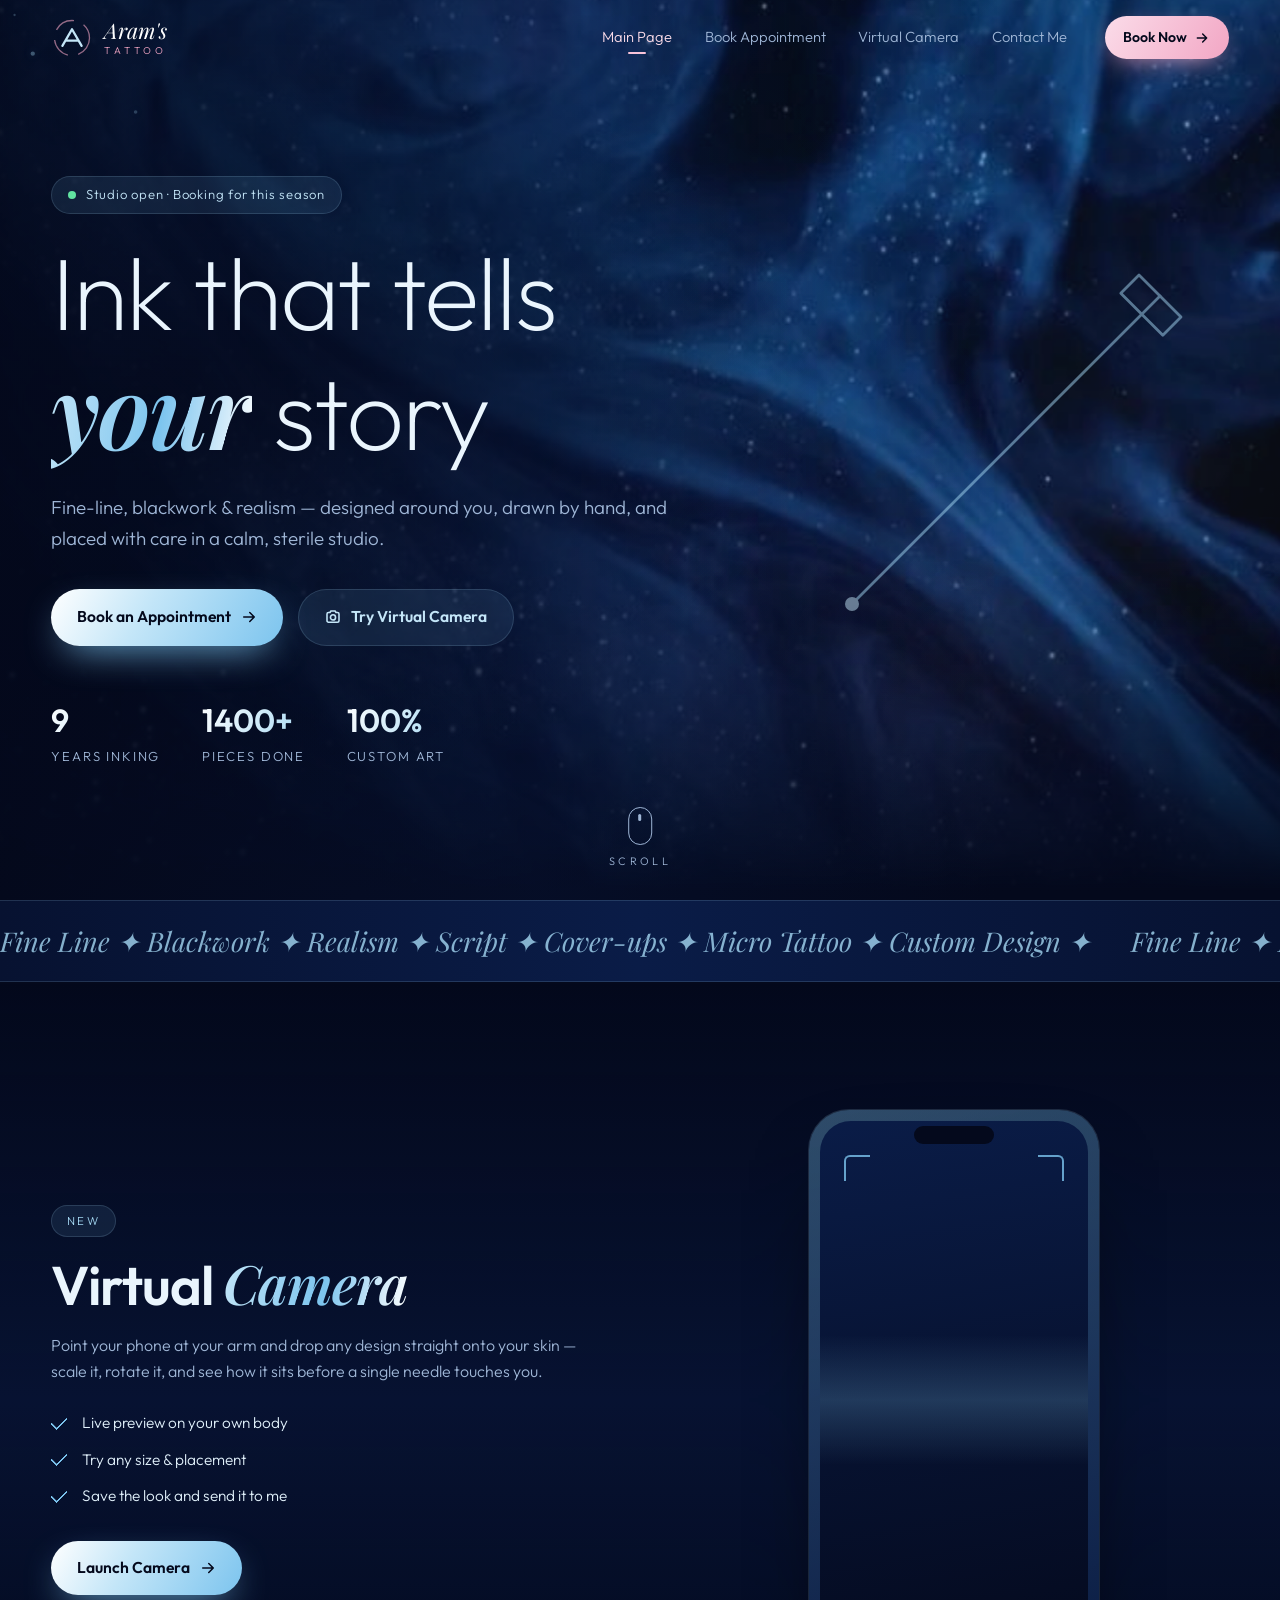
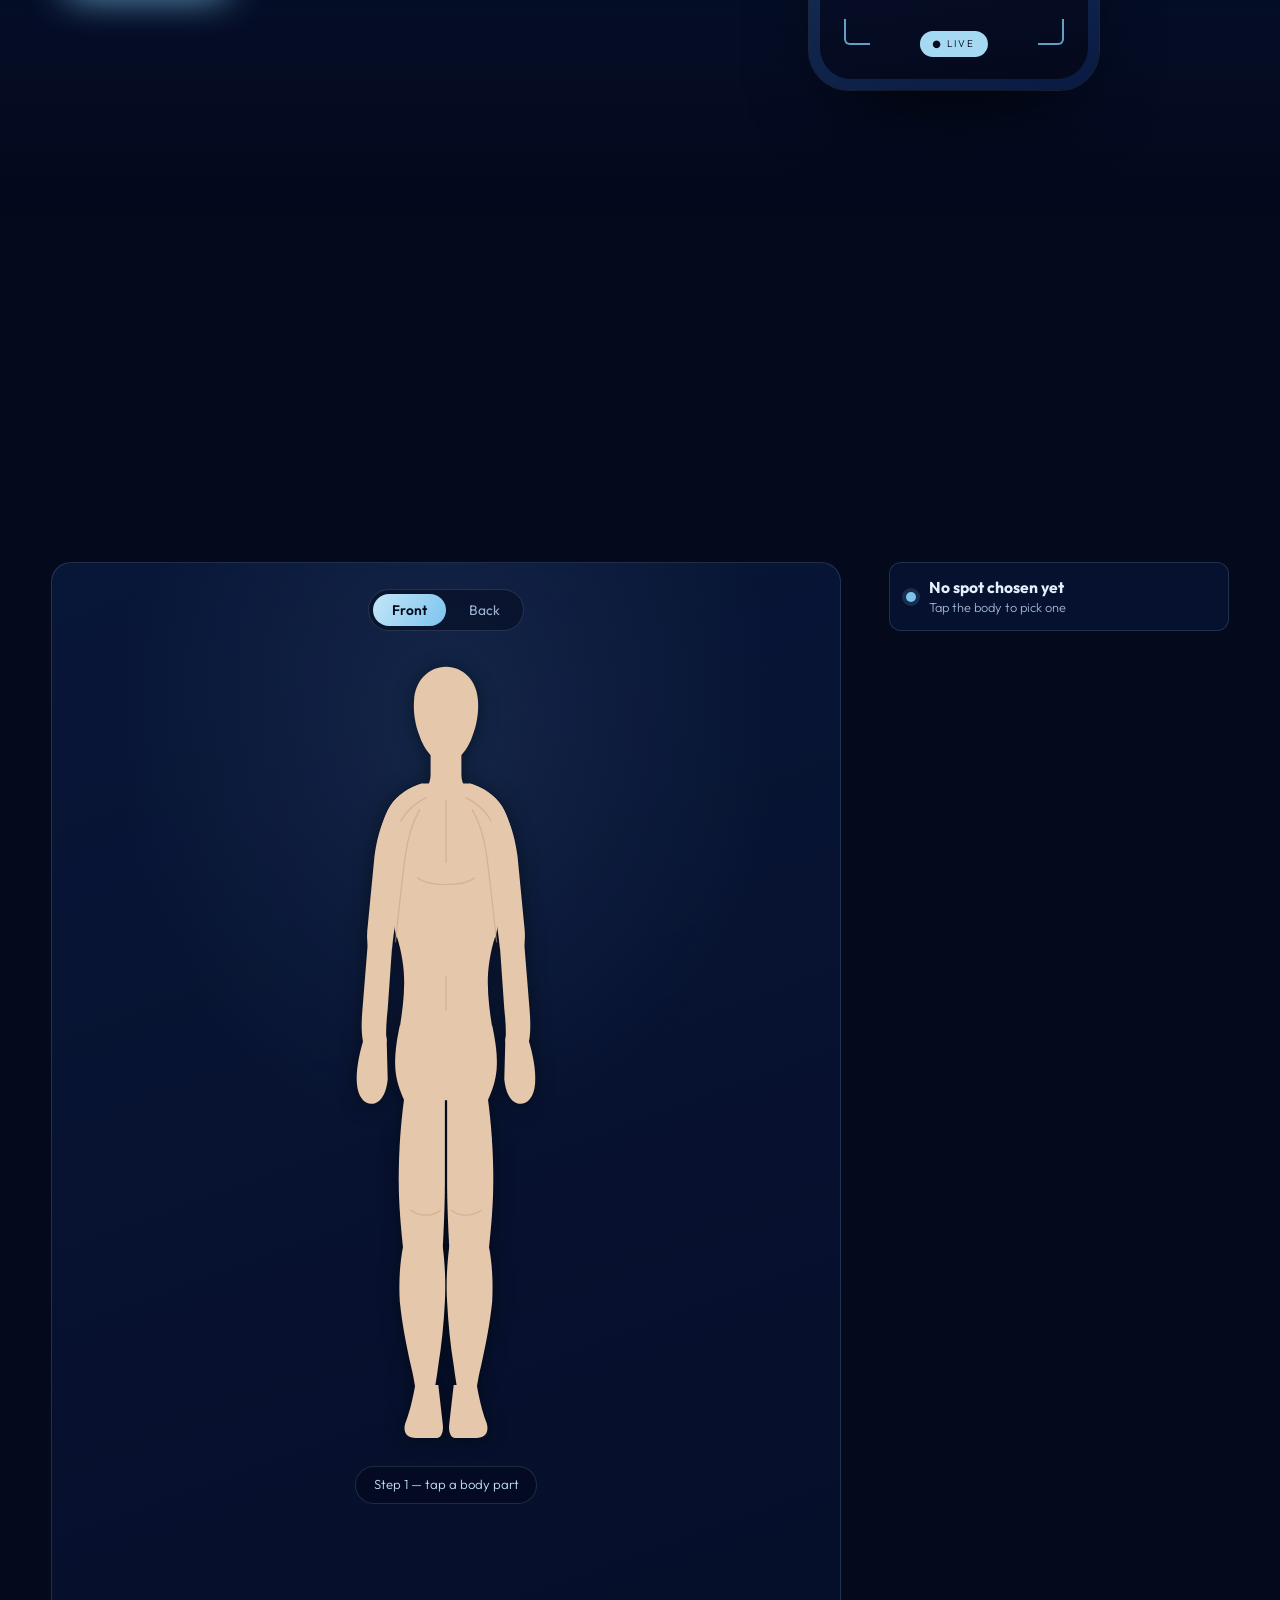
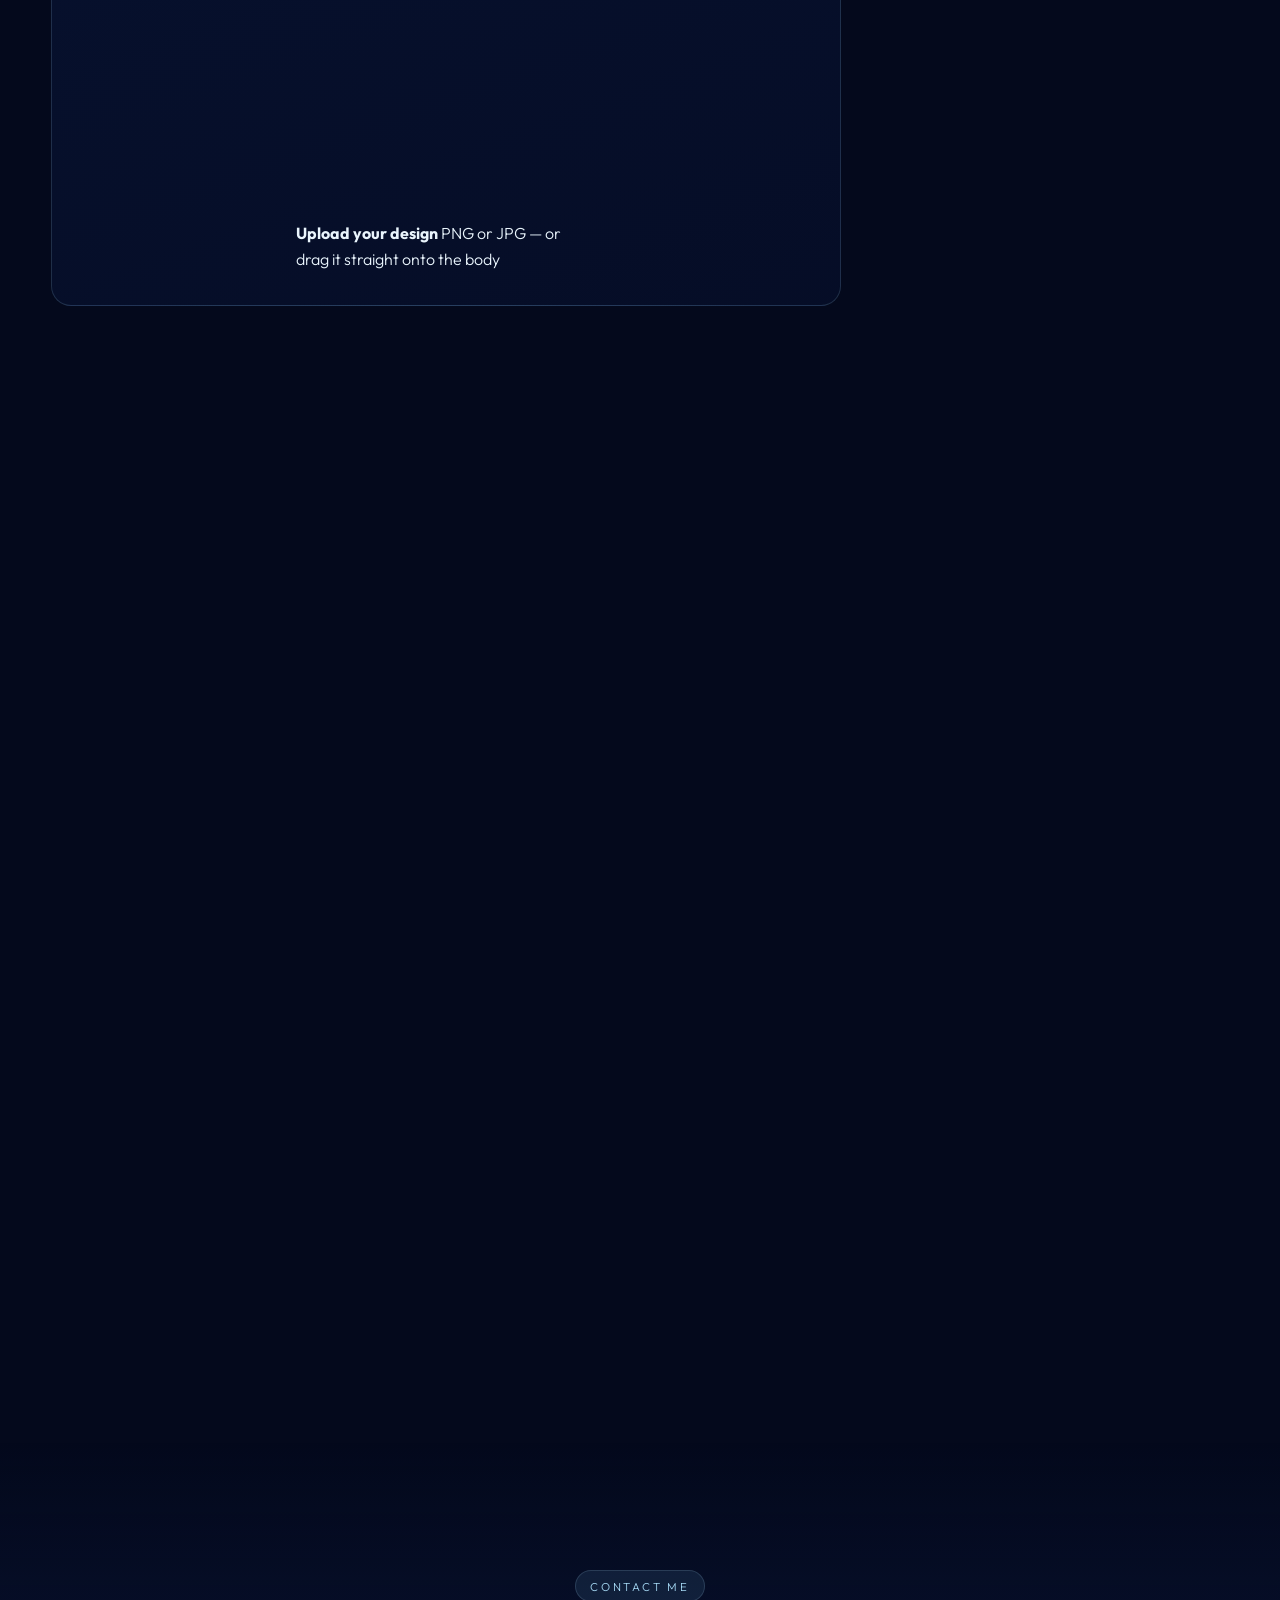
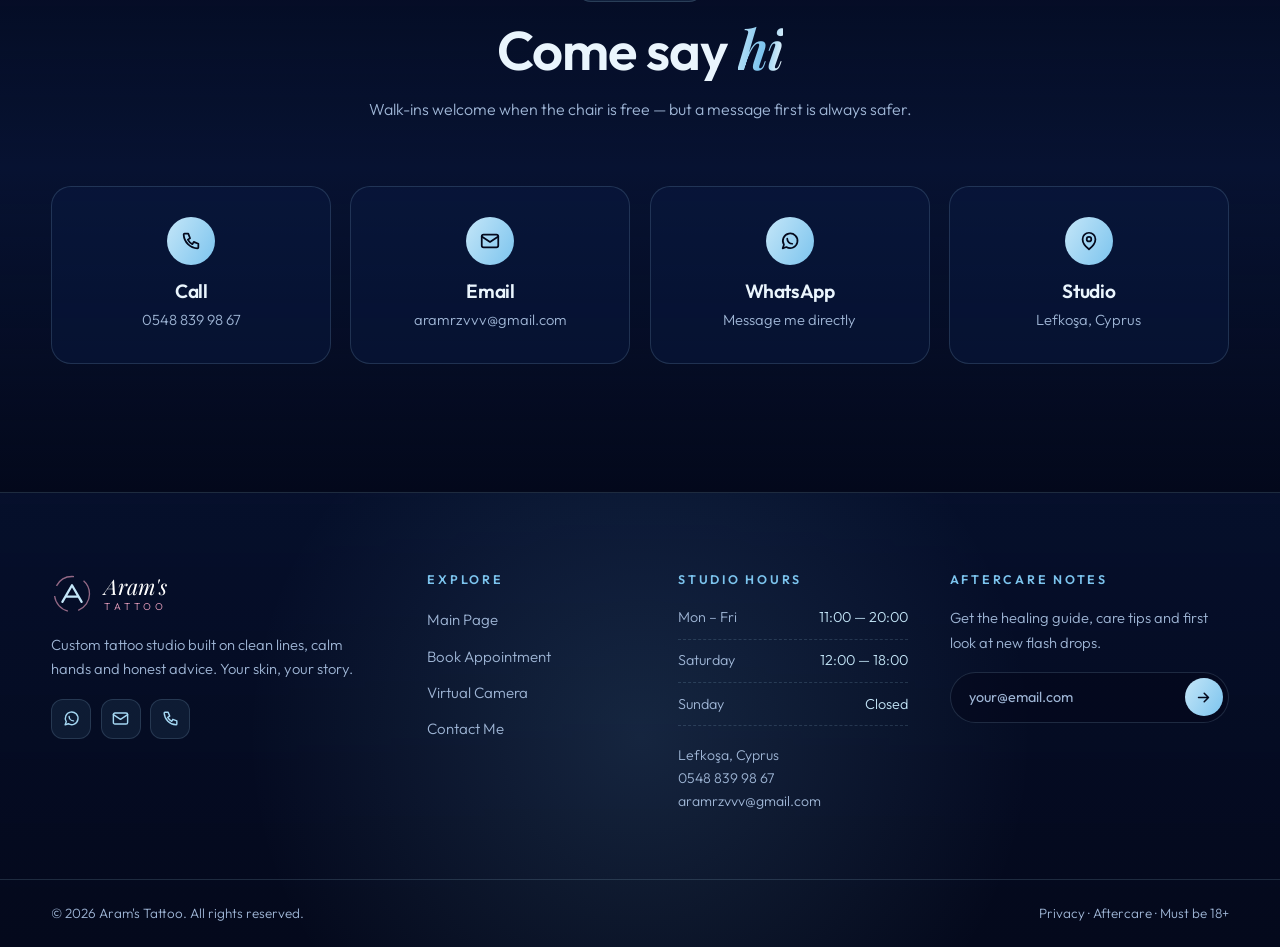
==== index.html @ 175cb67c "Use the ink-in-water photo as the hero background Re-encoded and stripped of metadata. Sits at 78% o" ====
<!DOCTYPE html>
<html lang="en">
<head>
<meta charset="UTF-8" />
<meta name="viewport" content="width=device-width, initial-scale=1" />
<title>Aram's Tattoo — Ink That Tells Your Story</title>
<meta name="description" content="Aram's Tattoo — custom fine-line, blackwork and realism tattoos. Book an appointment, preview designs with our virtual camera, and explore the gallery." />

<link rel="preconnect" href="https://fonts.googleapis.com">
<link rel="preconnect" href="https://fonts.gstatic.com" crossorigin>
<link href="https://fonts.googleapis.com/css2?family=Outfit:wght@200;300;400;600;800&family=Playfair+Display:ital,wght@0,600;1,600&display=swap" rel="stylesheet">

<link rel="stylesheet" href="assets/css/style.css?v=11" />
<link rel="stylesheet" href="assets/css/bodymap.css?v=11" />

<!-- reveal-on-scroll only hides content when JS can bring it back -->
<script>document.documentElement.classList.add('js');</script>
</head>
<body>

<!-- ── ambient ink blobs (float behind everything) ───────────── -->
<div class="ambient" aria-hidden="true">
  <span class="blob blob--1"></span>
  <span class="blob blob--2"></span>
  <span class="blob blob--3"></span>
  <span class="blob blob--4"></span>
  <span class="blob blob--5"></span>
  <span class="blob blob--6"></span>
</div>

<!-- soft light that follows the cursor -->
<div class="cursor-glow" aria-hidden="true"></div>

<!-- scroll progress bar -->
<div class="scroll-progress" aria-hidden="true"><span></span></div>


<!-- ══ NAVBAR ══════════════════════════════════════════════════ -->
<header class="nav" id="nav">
  <div class="nav__inner">

    <a href="#home" class="brand" aria-label="Aram's Tattoo — home">
      <span class="brand__mark" aria-hidden="true">
        <svg viewBox="0 0 48 48" fill="none">
          <circle class="brand__ring" cx="24" cy="24" r="20" />
          <path class="brand__stroke" d="M13 33 L24 14 L35 33 M18 27 H30" />
        </svg>
      </span>
      <span class="brand__text">
        <span class="brand__name">Aram's</span>
        <span class="brand__sub">TATTOO</span>
      </span>
    </a>

    <nav class="nav__links" id="navLinks" aria-label="Main">
      <a href="#home"     class="nav__link is-active"><span>Main Page</span></a>
      <a href="#book"     class="nav__link"><span>Book Appointment</span></a>
      <a href="camera.html" class="nav__link"><span>Virtual Camera</span></a>
      <a href="#contact"  class="nav__link"><span>Contact Me</span></a>
      <a href="#book" class="nav__cta nav__cta--mobile">Book Now</a>
    </nav>

    <a href="#book" class="nav__cta">
      <span>Book Now</span>
      <svg viewBox="0 0 24 24" fill="none" aria-hidden="true"><path d="M5 12h14M13 6l6 6-6 6" /></svg>
    </a>

    <button class="burger" id="burger" aria-label="Open menu" aria-expanded="false" aria-controls="navLinks">
      <span></span><span></span><span></span>
    </button>

  </div>
</header>
<div class="nav-scrim" id="navScrim" hidden></div>


<main>

<!-- ══ HERO ════════════════════════════════════════════════════ -->
<section class="hero" id="home">

  <!-- background photo lives here — swap the CSS var in style.css -->
  <div class="hero__bg" aria-hidden="true"></div>
  <div class="hero__veil" aria-hidden="true"></div>

  <!-- drifting ink particles -->
  <canvas class="hero__particles" id="particles" aria-hidden="true"></canvas>

  <!-- animated line-art needle that draws itself -->
  <svg class="hero__needle" viewBox="0 0 300 300" fill="none" aria-hidden="true">
    <path class="draw" d="M40 260 C 90 210, 120 180, 150 150 S 210 90, 260 40" />
    <path class="draw draw--2" d="M245 25 L275 55 L262 68 L232 38 Z" />
    <circle class="pulse-dot" cx="40" cy="260" r="5" />
  </svg>

  <div class="hero__content">
    <p class="hero__eyebrow reveal">
      <span class="dot"></span> Studio open · Booking for this season
    </p>

    <h1 class="hero__title">
      <span class="line reveal" style="--d:.05s">Ink that tells</span>
      <span class="line reveal" style="--d:.15s"><em>your</em> story</span>
    </h1>

    <p class="hero__lede reveal" style="--d:.25s">
      Fine-line, blackwork &amp; realism — designed around you, drawn by hand,
      and placed with care in a calm, sterile studio.
    </p>

    <div class="hero__actions reveal" style="--d:.35s">
      <a href="#book" class="btn btn--primary">
        <span>Book an Appointment</span>
        <svg viewBox="0 0 24 24" fill="none" aria-hidden="true"><path d="M5 12h14M13 6l6 6-6 6"/></svg>
      </a>
      <a href="camera.html" class="btn btn--ghost">
        <svg viewBox="0 0 24 24" fill="none" aria-hidden="true">
          <path d="M4 8a2 2 0 0 1 2-2h2l1.2-2h5.6L16 6h2a2 2 0 0 1 2 2v9a2 2 0 0 1-2 2H6a2 2 0 0 1-2-2z"/>
          <circle cx="12" cy="12.5" r="3.4"/>
        </svg>
        <span>Try Virtual Camera</span>
      </a>
    </div>

    <ul class="hero__stats reveal" style="--d:.45s">
      <li><strong data-count="9">0</strong><span>Years inking</span></li>
      <li><strong data-count="1400" data-suffix="+">0</strong><span>Pieces done</span></li>
      <li><strong data-count="100" data-suffix="%">0</strong><span>Custom art</span></li>
    </ul>
  </div>

  <a href="#marquee" class="hero__scroll" aria-label="Scroll down">
    <span class="mouse"><span class="wheel"></span></span>
    <span class="hero__scroll-label">Scroll</span>
  </a>
</section>


<!-- ══ MARQUEE ═════════════════════════════════════════════════ -->
<div class="marquee" id="marquee" aria-hidden="true">
  <div class="marquee__track">
    <span>Fine Line ✦ Blackwork ✦ Realism ✦ Script ✦ Cover-ups ✦ Micro Tattoo ✦ Custom Design ✦</span>
    <span>Fine Line ✦ Blackwork ✦ Realism ✦ Script ✦ Cover-ups ✦ Micro Tattoo ✦ Custom Design ✦</span>
  </div>
</div>


<!-- ══ VIRTUAL CAMERA ══════════════════════════════════════════ -->
<section class="section section--alt" id="camera">
  <div class="wrap split">
    <div class="split__text reveal">
      <span class="tag">New</span>
      <h2>Virtual <em>Camera</em></h2>
      <p>Point your phone at your arm and drop any design straight onto your skin — scale it,
         rotate it, and see how it sits before a single needle touches you.</p>
      <ul class="ticks">
        <li>Live preview on your own body</li>
        <li>Try any size &amp; placement</li>
        <li>Save the look and send it to me</li>
      </ul>
      <a href="camera.html" class="btn btn--primary"><span>Launch Camera</span>
        <svg viewBox="0 0 24 24" fill="none"><path d="M5 12h14M13 6l6 6-6 6"/></svg></a>
    </div>

    <div class="split__visual reveal" style="--d:.15s">
      <div class="phone">
        <div class="phone__notch"></div>
        <div class="phone__screen">
          <div class="phone__scan"></div>
          <svg class="phone__art" viewBox="0 0 120 160" fill="none" aria-hidden="true">
            <path class="draw draw--slow" d="M60 20 C30 50 30 90 60 140 C90 90 90 50 60 20 Z"/>
            <path class="draw draw--slow" d="M60 40 V125"/>
            <path class="draw draw--slow" d="M60 70 C45 62 40 55 38 46 M60 70 C75 62 80 55 82 46"/>
            <path class="draw draw--slow" d="M60 100 C45 92 40 85 38 76 M60 100 C75 92 80 85 82 76"/>
          </svg>
          <div class="phone__bracket phone__bracket--tl"></div>
          <div class="phone__bracket phone__bracket--tr"></div>
          <div class="phone__bracket phone__bracket--bl"></div>
          <div class="phone__bracket phone__bracket--br"></div>
          <span class="phone__badge">● LIVE</span>
        </div>
      </div>
    </div>
  </div>
</section>


<!-- ══ BODY MAP ════════════════════════════════════════════════ -->
<section class="section" id="bodymap">
  <div class="wrap">
    <header class="section__head reveal">
      <span class="tag">Placement</span>
      <h2>Put it <em>where it goes</em></h2>
      <p>Pick a spot on the body, drop your design onto it, and see how it sits — no camera needed.</p>
    </header>

    <div class="bmap reveal">

      <!-- ── the figure ── -->
      <div class="bmap__stage">
        <div class="bmap__views" role="tablist" aria-label="Body view">
          <button class="vbtn is-on" data-view="front" role="tab" aria-selected="true">Front</button>
          <button class="vbtn" data-view="back" role="tab" aria-selected="false">Back</button>
        </div>

        <svg class="bmap__svg" id="bodySvg" viewBox="0 0 300 730"
             aria-label="Human body — choose where the tattoo goes">
          <defs>
            <!-- Each body part is defined once and mirrored for the other side.
                 Parts overlap generously and carry no stroke, so the body reads
                 as one silhouette instead of a jointed mannequin. -->
            <path id="p-head"     d="M150 18 C166 18 178 31 179 48 C180 59 178 71 174 81 C170 93 161 105 150 105 C139 105 130 93 126 81 C122 71 120 59 121 48 C122 31 134 18 150 18 Z"/>
            <path id="p-neck"     d="M136 90 L136 116 C136 123 133 129 127 133 L173 133 C167 129 164 123 164 116 L164 90 Z"/>
            <path id="p-chest"    d="M128 124 C116 128 106 134 99 145 C94 153 92 164 93 175 L97 212 C99 232 102 250 105 264 L195 264 C198 250 201 232 203 212 L207 175 C208 164 206 153 201 145 C194 134 184 128 172 124 Z"/>
            <path id="p-stomach"  d="M105 262 C110 278 112 292 112 305 C112 319 110 333 108 346 L192 346 C190 333 188 319 188 305 C188 292 190 278 195 262 Z"/>
            <path id="p-hips"     d="M108 344 C105 358 103 372 104 384 C105 395 108 403 112 412 L188 412 C192 403 195 395 196 384 C197 372 195 358 192 344 Z"/>
            <path id="p-shoulder" d="M128 124 C116 128 106 134 99 145 C94 153 91 163 89 175 L88 192 L112 197 C114 183 117 169 122 157 C125 148 128 137 129 128 Z"/>
            <path id="p-armup"    d="M129 126 C114 130 103 139 96 152 C90 163 87 176 85 190 L79 252 C78 260 78 266 79 272 L101 274 C102 264 104 250 106 236 L112 188 C114 174 118 158 124 146 C126 140 128 132 129 126 Z"/>
            <path id="p-armfore"  d="M79 268 L74 330 C73 342 73 352 75 361 L96 359 C95 349 96 339 97 329 L101 272 Z"/>
            <path id="p-hand"     d="M75 357 C71 370 68 385 69 397 C70 410 77 417 85 415 C92 413 96 404 97 393 L96 355 Z"/>
            <path id="p-thigh"    d="M112 410 C109 432 107 458 107 484 C107 507 109 527 111 547 L147 547 C148 527 149 507 149 484 C149 458 149 432 149 410 Z"/>
            <path id="p-calf"     d="M111 545 C108 560 107 578 108 595 C110 615 114 635 118 653 C120 661 121 667 122 673 L140 673 C141 667 142 661 143 653 C146 635 148 615 149 595 C150 578 149 560 147 545 Z"/>
            <path id="p-foot"     d="M122 671 C120 683 117 695 114 703 C110 712 113 719 122 719 L142 719 C146 719 148 713 147 706 L143 671 Z"/>

            <!-- rebuilt in JS so the design only shows inside the chosen part -->
            <clipPath id="inkClip"></clipPath>
          </defs>

          <!-- FRONT.  The figure's own left is on the viewer's right. -->
          <g id="bodyFront">
            <use class="reg" href="#p-head"     data-region="head"            data-label="Head"/>
            <use class="reg" href="#p-neck"     data-region="neck"            data-label="Neck"/>
            <use class="reg" href="#p-chest"    data-region="chest"           data-label="Chest"/>
            <use class="reg" href="#p-stomach"  data-region="stomach"         data-label="Stomach"/>
            <use class="reg" href="#p-hips"     data-region="hips"            data-label="Hips"/>

            <use class="reg" href="#p-shoulder" data-region="shoulder-right"  data-label="Right shoulder"/>
            <use class="reg" href="#p-armup"    data-region="upperarm-right"  data-label="Right upper arm"/>
            <use class="reg" href="#p-armfore"  data-region="forearm-right"   data-label="Right forearm"/>
            <use class="reg" href="#p-hand"     data-region="hand-right"      data-label="Right hand"/>
            <use class="reg" href="#p-thigh"    data-region="thigh-right"     data-label="Right thigh"/>
            <use class="reg" href="#p-calf"     data-region="calf-right"      data-label="Right calf"/>
            <use class="reg" href="#p-foot"     data-region="foot-right"      data-label="Right foot"/>

            <g transform="translate(300,0) scale(-1,1)">
              <use class="reg" href="#p-shoulder" data-region="shoulder-left" data-label="Left shoulder"/>
              <use class="reg" href="#p-armup"    data-region="upperarm-left" data-label="Left upper arm"/>
              <use class="reg" href="#p-armfore"  data-region="forearm-left"  data-label="Left forearm"/>
              <use class="reg" href="#p-hand"     data-region="hand-left"     data-label="Left hand"/>
              <use class="reg" href="#p-thigh"    data-region="thigh-left"    data-label="Left thigh"/>
              <use class="reg" href="#p-calf"     data-region="calf-left"     data-label="Left calf"/>
              <use class="reg" href="#p-foot"     data-region="foot-left"     data-label="Left foot"/>
            </g>
          </g>

          <!-- BACK.  Same silhouette, seen from behind, so sides swap. -->
          <g id="bodyBack" hidden>
            <use class="reg" href="#p-head"     data-region="back-head"       data-label="Back of head"/>
            <use class="reg" href="#p-neck"     data-region="nape"            data-label="Nape"/>
            <use class="reg" href="#p-chest"    data-region="upper-back"      data-label="Upper back"/>
            <use class="reg" href="#p-stomach"  data-region="lower-back"      data-label="Lower back"/>
            <use class="reg" href="#p-hips"     data-region="back-hips"       data-label="Hips"/>

            <use class="reg" href="#p-shoulder" data-region="blade-left"      data-label="Left shoulder blade"/>
            <use class="reg" href="#p-armup"    data-region="tricep-left"     data-label="Left tricep"/>
            <use class="reg" href="#p-armfore"  data-region="backforearm-left"  data-label="Left forearm"/>
            <use class="reg" href="#p-hand"     data-region="backhand-left"   data-label="Left hand"/>
            <use class="reg" href="#p-thigh"    data-region="hamstring-left"  data-label="Left hamstring"/>
            <use class="reg" href="#p-calf"     data-region="backcalf-left"   data-label="Left calf"/>
            <use class="reg" href="#p-foot"     data-region="heel-left"       data-label="Left heel"/>

            <g transform="translate(300,0) scale(-1,1)">
              <use class="reg" href="#p-shoulder" data-region="blade-right"    data-label="Right shoulder blade"/>
              <use class="reg" href="#p-armup"    data-region="tricep-right"   data-label="Right tricep"/>
              <use class="reg" href="#p-armfore"  data-region="backforearm-right" data-label="Right forearm"/>
              <use class="reg" href="#p-hand"     data-region="backhand-right" data-label="Right hand"/>
              <use class="reg" href="#p-thigh"    data-region="hamstring-right" data-label="Right hamstring"/>
              <use class="reg" href="#p-calf"     data-region="backcalf-right" data-label="Right calf"/>
              <use class="reg" href="#p-foot"     data-region="heel-right"     data-label="Right heel"/>
            </g>
          </g>


          <!-- non-interactive shading: collarbones, sternum, knees -->
          <g id="bodyDetail" pointer-events="none" fill="none"
             stroke="#c9a17c" stroke-width="1.2" stroke-linecap="round" opacity=".55">
            <path d="M132 137 C122 142 114 149 109 158"/>
            <path d="M168 137 C178 142 186 149 191 158"/>
            <path d="M150 140 L150 196"/>
            <path d="M124 210 C134 218 166 218 176 210"/>
            <path d="M150 300 L150 330"/>
            <!-- arm / torso separation, or the arms vanish into the body -->
            <path d="M126 148 C119 160 115 175 113 190 C110 212 107 240 104 268"/>
            <path d="M174 148 C181 160 185 175 187 190 C190 212 193 240 196 268"/>
            <path d="M118 512 C126 518 138 518 145 512"/>
            <path d="M182 512 C174 518 162 518 155 512"/>
          </g>

          <!-- the design, clipped to whichever part is selected -->
          <g id="inkLayer"></g>
        </svg>

        <!-- shown while a file is being dragged over the figure -->
        <div class="bmap__dropveil" id="bmapDropVeil" aria-hidden="true">
          <span>Drop it on the body</span>
        </div>

        <p class="bmap__hint" id="bmapHint">Step 1 — tap a body part</p>

        <!-- The upload sits directly under the figure on purpose: this is the
             "put your design here" spot, and it must be impossible to miss. -->
        <label class="drop bmap__drop" id="bmapDrop" for="bmapFile">
          <input type="file" id="bmapFile" accept="image/*" hidden>
          <svg viewBox="0 0 24 24" fill="none" aria-hidden="true"><path d="M12 16V4m-5 5 5-5 5 5"/><path d="M4 15v3a2 2 0 0 0 2 2h12a2 2 0 0 0 2-2v-3"/></svg>
          <strong>Upload your design</strong>
          <span>PNG or JPG — or drag it straight onto the body</span>
        </label>

        <div class="thumb bmap__thumb" id="bmapThumb" hidden>
          <img id="bmapThumbImg" alt="Your uploaded design">
          <div class="thumb__meta">
            <strong id="bmapThumbName">design.png</strong>
            <span id="bmapThumbHint">Drag it on the body to position</span>
          </div>
          <button type="button" class="thumb__clear" id="bmapThumbClear" aria-label="Remove design">
            <svg viewBox="0 0 24 24" fill="none"><path d="M6 6l12 12M18 6L6 18"/></svg>
          </button>
        </div>
      </div>

      <!-- ── controls ── -->
      <aside class="bmap__panel">
        <div class="bmap__chosen" id="bmapChosen">
          <span class="bmap__dot"></span>
          <div>
            <strong id="chosenName">No spot chosen yet</strong>
            <span id="chosenSub">Tap the body to pick one</span>
          </div>
        </div>

        <div class="bmap__controls" id="bmapControls" hidden>
          <div class="ctrl">
            <label for="bmapSize">Size <output id="bmapSizeOut">45%</output></label>
            <input type="range" id="bmapSize" min="10" max="140" step="1" value="45">
          </div>
          <div class="ctrl">
            <label for="bmapRot">Rotation <output id="bmapRotOut">0°</output></label>
            <input type="range" id="bmapRot" min="-180" max="180" step="1" value="0">
          </div>
          <div class="ctrl">
            <label>Ink</label>
            <div class="swatches" id="bmapSwatches" role="radiogroup" aria-label="Ink colour">
              <button class="sw is-on" data-ink="#141821" style="--sw:#141821" role="radio" aria-checked="true" aria-label="Black"></button>
              <button class="sw" data-ink="#1b2b45" style="--sw:#1b2b45" role="radio" aria-checked="false" aria-label="Blue black"></button>
              <button class="sw" data-ink="#3a2a1d" style="--sw:#3a2a1d" role="radio" aria-checked="false" aria-label="Sepia"></button>
              <button class="sw" data-ink="#7a1420" style="--sw:#7a1420" role="radio" aria-checked="false" aria-label="Deep red"></button>
            </div>
          </div>

          <div class="bmap__actions">
            <button class="btn btn--primary btn--wide" id="bmapSend">
              <span>Send with my booking</span>
              <svg viewBox="0 0 24 24" fill="none"><path d="M5 12h14M13 6l6 6-6 6"/></svg>
            </button>
            <button class="btn btn--ghost btn--wide" id="bmapReset"><span>Start over</span></button>
          </div>
          <p class="bmap__note" id="bmapNote" role="status"></p>
        </div>
      </aside>
    </div>
  </div>
</section>


<!-- ══ BOOKING ═════════════════════════════════════════════════ -->
<section class="section" id="book">
  <div class="wrap">
    <header class="section__head reveal">
      <span class="tag">Booking</span>
      <h2>Reserve your <em>chair</em></h2>
      <p>Tell me the idea, the size and roughly where it's going. I answer every request within 24 hours.</p>
    </header>

    <form class="book-form reveal" id="bookForm" novalidate>
      <div class="field">
        <input type="text" id="bname" name="name" placeholder=" " required />
        <label for="bname">Your name</label>
      </div>
      <div class="field">
        <input type="email" id="bmail" name="email" placeholder=" " required />
        <label for="bmail">Email address</label>
      </div>
      <div class="field">
        <input type="tel" id="bphone" name="phone" placeholder=" " />
        <label for="bphone">Phone (optional)</label>
      </div>
      <div class="field">
        <input type="date" id="bdate" name="date" required />
        <label for="bdate" class="label--static">Preferred date</label>
      </div>
      <div class="field field--full">
        <select id="bstyle" name="style">
          <option>Fine Line</option>
          <option>Blackwork</option>
          <option>Realism</option>
          <option>Cover-up</option>
          <option>Not sure yet</option>
        </select>
        <label for="bstyle" class="label--static">Style</label>
      </div>
      <div class="field field--full">
        <textarea id="bidea" name="idea" rows="4" placeholder=" " required></textarea>
        <label for="bidea">Describe your idea — size, placement, references…</label>
      </div>

      <!-- camera preview carried over from the Virtual Camera -->
      <div class="field--full attached" id="previewAttached" hidden>
        <img src="" alt="The preview you made in the Virtual Camera">
        <div>
          <strong>Camera preview attached</strong>
          <span>I'll see exactly how you placed it.</span>
        </div>
        <button type="button" aria-label="Remove attached preview">&times;</button>
      </div>

      <!-- Honeypot: hidden from people, filled in by bots. Never remove. -->
      <div class="hp" aria-hidden="true">
        <label for="bwebsite">Website</label>
        <input type="text" id="bwebsite" name="website" tabindex="-1" autocomplete="off">
      </div>
      <div class="field--full book-form__submit">
        <button type="submit" class="btn btn--primary btn--wide">
          <span>Send Request</span>
          <svg viewBox="0 0 24 24" fill="none"><path d="M5 12h14M13 6l6 6-6 6"/></svg>
        </button>
        <p class="book-form__note" id="formNote" role="status"></p>
      </div>
    </form>
  </div>
</section>


<!-- ══ CONTACT ═════════════════════════════════════════════════ -->
<section class="section section--alt" id="contact">
  <div class="wrap">
    <header class="section__head reveal">
      <span class="tag">Contact me</span>
      <h2>Come say <em>hi</em></h2>
      <p>Walk-ins welcome when the chair is free — but a message first is always safer.</p>
    </header>

    <div class="contact-grid">
      <a class="contact-card reveal" href="tel:+905488399867" style="--d:.05s">
        <div class="contact-card__icon"><svg viewBox="0 0 24 24" fill="none"><path d="M5 4h4l2 5-2.5 1.5a12 12 0 0 0 5 5L15 13l5 2v4a1 1 0 0 1-1 1A16 16 0 0 1 4 5a1 1 0 0 1 1-1z"/></svg></div>
        <h3>Call</h3><p>0548 839 98 67</p>
      </a>
      <a class="contact-card reveal" href="mailto:aramrzvvv@gmail.com" style="--d:.15s">
        <div class="contact-card__icon"><svg viewBox="0 0 24 24" fill="none"><rect x="3" y="5" width="18" height="14" rx="2"/><path d="M3 7l9 6 9-6"/></svg></div>
        <h3>Email</h3><p>aramrzvvv@gmail.com</p>
      </a>
      <a class="contact-card reveal" href="https://wa.me/905488399867" target="_blank" rel="noopener" style="--d:.25s">
        <div class="contact-card__icon"><svg viewBox="0 0 24 24" fill="none"><path d="M4 20l1.4-4A8 8 0 1 1 8 18.6z"/><path d="M9 9.5c0 3 2.5 5.5 5.5 5.5"/></svg></div>
        <h3>WhatsApp</h3><p>Message me directly</p>
      </a>
      <a class="contact-card reveal" href="https://maps.google.com/?q=Lefko%C5%9Fa%2C+Cyprus" target="_blank" rel="noopener" style="--d:.35s">
        <div class="contact-card__icon"><svg viewBox="0 0 24 24" fill="none"><path d="M12 21s7-5.5 7-11a7 7 0 1 0-14 0c0 5.5 7 11 7 11z"/><circle cx="12" cy="10" r="2.5"/></svg></div>
        <h3>Studio</h3><p>Lefkoşa, Cyprus</p>
      </a>
    </div>
  </div>
</section>

</main>


<!-- ══ FOOTER ══════════════════════════════════════════════════ -->
<footer class="footer">
  <div class="footer__glow" aria-hidden="true"></div>
  <div class="wrap footer__inner">

    <div class="footer__col footer__col--brand">
      <a href="#home" class="brand brand--footer">
        <span class="brand__mark" aria-hidden="true">
          <svg viewBox="0 0 48 48" fill="none">
            <circle class="brand__ring" cx="24" cy="24" r="20" />
            <path class="brand__stroke" d="M13 33 L24 14 L35 33 M18 27 H30" />
          </svg>
        </span>
        <span class="brand__text">
          <span class="brand__name">Aram's</span>
          <span class="brand__sub">TATTOO</span>
        </span>
      </a>
      <p>Custom tattoo studio built on clean lines, calm hands and honest advice. Your skin, your story.</p>
      <div class="socials">
        <a href="https://wa.me/905488399867" target="_blank" rel="noopener" aria-label="WhatsApp"><svg viewBox="0 0 24 24" fill="none"><path d="M4 20l1.4-4A8 8 0 1 1 8 18.6z"/><path d="M9 9.5c0 3 2.5 5.5 5.5 5.5"/></svg></a>
        <a href="mailto:aramrzvvv@gmail.com" aria-label="Email"><svg viewBox="0 0 24 24" fill="none"><rect x="3" y="5" width="18" height="14" rx="2"/><path d="M3 7l9 6 9-6"/></svg></a>
        <a href="tel:+905488399867" aria-label="Phone"><svg viewBox="0 0 24 24" fill="none"><path d="M5 4h4l2 5-2.5 1.5a12 12 0 0 0 5 5L15 13l5 2v4a1 1 0 0 1-1 1A16 16 0 0 1 4 5a1 1 0 0 1 1-1z"/></svg></a>
      </div>
    </div>

    <div class="footer__col">
      <h4>Explore</h4>
      <ul>
        <li><a href="#home">Main Page</a></li>
        <li><a href="#book">Book Appointment</a></li>
        <li><a href="camera.html">Virtual Camera</a></li>
        <li><a href="#contact">Contact Me</a></li>
      </ul>
    </div>

    <div class="footer__col">
      <h4>Studio Hours</h4>
      <ul class="hours">
        <li><span>Mon – Fri</span><span>11:00 — 20:00</span></li>
        <li><span>Saturday</span><span>12:00 — 18:00</span></li>
        <li><span>Sunday</span><span>Closed</span></li>
      </ul>
      <p class="footer__addr">Lefkoşa, Cyprus<br /><a href="tel:+905488399867">0548 839 98 67</a><br /><a href="mailto:aramrzvvv@gmail.com">aramrzvvv@gmail.com</a></p>
    </div>

    <div class="footer__col">
      <h4>Aftercare notes</h4>
      <p>Get the healing guide, care tips and first look at new flash drops.</p>
      <form class="subscribe" id="subForm">
        <div class="hp" aria-hidden="true">
          <label for="swebsite">Website</label>
          <input type="text" id="swebsite" name="website" tabindex="-1" autocomplete="off">
        </div>
        <input type="email" placeholder="your@email.com" aria-label="Email address" required />
        <button type="submit" aria-label="Subscribe">
          <svg viewBox="0 0 24 24" fill="none"><path d="M5 12h14M13 6l6 6-6 6"/></svg>
        </button>
      </form>
      <p class="subscribe__note" id="subNote" role="status"></p>
    </div>

  </div>

  <div class="footer__bar">
    <div class="wrap footer__bar-inner">
      <p>© <span id="year">2026</span> Aram's Tattoo. All rights reserved.</p>
      <p class="footer__legal"><a href="#">Privacy</a> · <a href="#">Aftercare</a> · <a href="#">Must be 18+</a></p>
    </div>
  </div>
</footer>

<a href="#home" class="to-top" id="toTop" aria-label="Back to top">
  <svg viewBox="0 0 24 24" fill="none"><path d="M12 19V5M6 11l6-6 6 6"/></svg>
</a>

<script src="assets/js/ink.js?v=11"></script>
<script src="assets/js/bodymap.js?v=11"></script>
<script src="assets/js/main.js?v=11"></script>
</body>
</html>
---- assets/css/style.css ----
/* ============================================================
   Aram's Tattoo — navy & baby blue
   ============================================================ */

:root{
  /* ── palette ───────────────────────────────── */
  --navy-950:#04091c;
  --navy-900:#071231;
  --navy-800:#0a1c47;
  --navy-700:#0f2a63;
  --navy-600:#163a83;

  --baby-400:#7cc4ee;
  --baby-300:#a5d8f3;
  --baby-200:#c4e6f8;
  --baby-100:#e2f2fc;

  /* used sparingly — a warm accent so the navy never reads cold */
  --pink-400:#f2a6c4;
  --pink-300:#f8c3d9;
  --pink-200:#fbdce9;

  --ink:#eaf5fd;
  --muted:#9fb6d6;

  --line:rgba(165,216,243,.16);
  --glass:rgba(8,22,58,.92);

  /* ── THE HERO BACKGROUND PHOTO ──────────
     Swap the filename to change it. assets/img/hero-placeholder.svg is
     the generated fallback if you ever want it back. */
  --hero-photo:url("../img/hero.jpg");

  --radius:20px;
  --radius-sm:12px;
  --ease:cubic-bezier(.22,.85,.3,1);
  --nav-h:76px;
}

*,*::before,*::after{box-sizing:border-box}

/* the hidden attribute must beat any display: rule we set on a component */
[hidden]{display:none !important}

html{scroll-behavior:smooth; scroll-padding-top:calc(var(--nav-h) + 12px)}

body{
  margin:0;
  font-family:"Outfit",system-ui,-apple-system,"Segoe UI",sans-serif;
  font-weight:300;
  color:var(--ink);
  background:var(--navy-950);
  line-height:1.65;
  overflow-x:hidden;
  -webkit-font-smoothing:antialiased;
}

img,svg{display:block;max-width:100%}
a{color:inherit;text-decoration:none}
ul{list-style:none;margin:0;padding:0}

h1,h2,h3,h4{font-weight:600;line-height:1.12;margin:0;letter-spacing:-.02em}
h2{font-size:clamp(2rem,5vw,3.4rem)}
h3{font-size:1.2rem}
em{font-family:"Playfair Display",serif;font-style:italic;font-weight:600;
   background:linear-gradient(100deg,var(--baby-200),var(--baby-400) 55%,#fff);
   -webkit-background-clip:text;background-clip:text;color:transparent}

.wrap{width:min(1180px,92vw);margin-inline:auto}

/* selection + focus */
::selection{background:var(--baby-400);color:var(--navy-950)}
:focus-visible{outline:2px solid var(--baby-300);outline-offset:3px;border-radius:6px}


/* ============================================================
   AMBIENT BACKGROUND
   ============================================================ */
.ambient{
  position:fixed;inset:0;z-index:0;pointer-events:none;overflow:hidden;
  /* deep navy floor so the blobs have something to glow against */
  background:
    radial-gradient(120% 90% at 15% 0%,  #0b2050 0%, transparent 55%),
    radial-gradient(110% 80% at 90% 30%, #0d2455 0%, transparent 60%),
    linear-gradient(180deg,#061029 0%, var(--navy-950) 60%);
}

/* slow hue drift over everything — keeps it alive without moving anything */
.ambient::after{
  content:"";position:absolute;inset:-20%;
  background:
    conic-gradient(from 0deg at 50% 50%,
      rgba(124,196,238,.10), rgba(242,166,196,.13),
      rgba(22,58,131,.14),  rgba(124,196,238,.10));
  filter:blur(70px);
  animation:sweep 48s linear infinite;
}
@keyframes sweep{to{transform:rotate(360deg)}}

.blob{
  position:absolute;border-radius:50%;filter:blur(90px);
  will-change:transform;
}

/* two navy masses give the depth */
.blob--1{width:46vw;height:46vw;left:-12vw;top:-10vw;opacity:.55;
  background:radial-gradient(circle,var(--navy-600),transparent 70%);
  animation:drift1 26s ease-in-out infinite}
.blob--3{width:42vw;height:42vw;left:22vw;bottom:-18vw;opacity:.5;
  background:radial-gradient(circle,var(--navy-700),transparent 70%);
  animation:drift3 38s ease-in-out infinite}

/* baby blue carries the brand */
.blob--2{width:38vw;height:38vw;right:-10vw;top:28vh;opacity:.5;
  background:radial-gradient(circle,rgba(124,196,238,.45),transparent 70%);
  animation:drift2 32s ease-in-out infinite}
.blob--5{width:30vw;height:30vw;left:38vw;top:8vh;opacity:.3;
  background:radial-gradient(circle,rgba(165,216,243,.4),transparent 70%);
  animation:drift5 44s ease-in-out infinite}

/* pink stays small and low-opacity — a blush, not a colour scheme */
.blob--4{width:26vw;height:26vw;right:10vw;bottom:4vh;opacity:.55;
  background:radial-gradient(circle,rgba(242,166,196,.85),transparent 70%);
  animation:drift4 34s ease-in-out infinite}
.blob--6{width:18vw;height:18vw;left:4vw;top:40vh;opacity:.4;
  background:radial-gradient(circle,rgba(248,195,217,.75),transparent 68%);
  animation:drift6 40s ease-in-out infinite}

/* Each path is a different shape and length, so they never fall into
   step with one another and the motion keeps looking organic. */
@keyframes drift1{
  33%{transform:translate3d(8vw,6vh,0)   scale(1.14)}
  66%{transform:translate3d(3vw,12vh,0)  scale(.95)}
}
@keyframes drift2{
  30%{transform:translate3d(-10vw,-5vh,0) scale(.88)}
  70%{transform:translate3d(-4vw,8vh,0)   scale(1.1)}
}
@keyframes drift3{
  40%{transform:translate3d(7vw,-8vh,0)   scale(1.12)}
  75%{transform:translate3d(-5vw,-3vh,0)  scale(.92)}
}
@keyframes drift4{
  35%{transform:translate3d(-7vw,-9vh,0)  scale(1.2)}
  70%{transform:translate3d(4vw,-4vh,0)   scale(.9)}
}
@keyframes drift5{
  50%{transform:translate3d(-6vw,10vh,0)  scale(1.15)}
}
@keyframes drift6{
  45%{transform:translate3d(9vw,-7vh,0)   scale(1.25)}
  80%{transform:translate3d(2vw,5vh,0)    scale(.85)}
}

.cursor-glow{
  position:fixed;top:0;left:0;width:420px;height:420px;z-index:1;
  margin:-210px 0 0 -210px;border-radius:50%;pointer-events:none;
  background:radial-gradient(circle,rgba(124,196,238,.12),transparent 65%);
  opacity:0;transition:opacity .4s;will-change:transform;
}

.scroll-progress{position:fixed;top:0;left:0;right:0;height:3px;z-index:120;pointer-events:none}
.scroll-progress span{
  display:block;height:100%;width:0;
  background:linear-gradient(90deg,var(--baby-400),var(--baby-200),#fff);
  box-shadow:0 0 14px var(--baby-400);
}


/* ============================================================
   NAVBAR
   ============================================================ */
.nav{
  position:fixed;top:0;left:0;right:0;z-index:100;
  height:var(--nav-h);display:flex;align-items:center;
  transition:height .35s var(--ease),background .35s,border-color .35s,box-shadow .35s;
  border-bottom:1px solid transparent;
}
.nav.is-stuck{
  --nav-h:64px;
  background:var(--glass);
  border-bottom-color:var(--line);
  box-shadow:0 10px 40px -20px #000;
}
/* frosted glass only where the browser can do it cheaply; the solid
   --glass fallback above already reads correctly on its own. */
@supports (backdrop-filter:blur(1px)) or (-webkit-backdrop-filter:blur(1px)){
  .nav.is-stuck{
    background:rgba(8,22,58,.72);
    backdrop-filter:blur(16px) saturate(150%);
    -webkit-backdrop-filter:blur(16px) saturate(150%);
  }
}
.nav__inner{
  width:min(1180px,92vw);margin-inline:auto;
  display:flex;align-items:center;gap:1.5rem;
}

/* ── brand ── */
.brand{display:flex;align-items:center;gap:.7rem;margin-right:auto}
.brand__mark{
  width:42px;height:42px;flex:none;color:var(--baby-300);
  transition:transform .5s var(--ease);
}
.brand:hover .brand__mark{transform:rotate(-12deg) scale(1.08)}
.brand__mark svg{width:100%;height:100%}
/* the navbar runs on baby pink; the rest of the site stays baby blue */
.brand__ring{
  stroke:var(--pink-400);stroke-width:1.5;opacity:.6;
  stroke-dasharray:24 12;transform-origin:center;
  animation:spin 14s linear infinite;
}
.brand__stroke{stroke:var(--baby-200);stroke-width:2.6;stroke-linecap:round;stroke-linejoin:round}
@keyframes spin{to{transform:rotate(360deg)}}

.brand__text{display:flex;flex-direction:column;line-height:1}
.brand__name{font-family:"Playfair Display",serif;font-style:italic;font-size:1.35rem;color:#fff}
.brand__sub{font-size:.62rem;letter-spacing:.42em;color:var(--pink-400);margin-top:.28rem}

/* ── links ── */
.nav__links{display:flex;align-items:center;gap:.35rem}
.nav__link{
  position:relative;padding:.55rem .85rem;font-size:.92rem;color:var(--muted);
  border-radius:999px;transition:color .3s;white-space:nowrap;
}
.nav__link span{position:relative;z-index:2}
.nav__link::before{                       /* pill that grows in */
  content:"";position:absolute;inset:0;border-radius:999px;
  background:rgba(242,166,196,.14);
  transform:scale(.7);opacity:0;transition:all .35s var(--ease);
}
.nav__link::after{                        /* underline dash */
  content:"";position:absolute;left:50%;bottom:.28rem;height:2px;width:0;
  border-radius:2px;background:var(--pink-300);
  transform:translateX(-50%);transition:width .35s var(--ease);
}
.nav__link:hover{color:#fff}
.nav__link:hover::before{transform:scale(1);opacity:1}
.nav__link:hover::after,
.nav__link.is-active::after{width:18px}
.nav__link.is-active{color:var(--pink-200)}

/* ── cta ── */
.nav__cta{
  display:inline-flex;align-items:center;gap:.45rem;
  padding:.62rem 1.15rem;border-radius:999px;font-size:.88rem;font-weight:600;
  color:var(--navy-950);
  background:linear-gradient(120deg,var(--pink-200),var(--pink-400));
  box-shadow:0 8px 26px -10px var(--pink-400);
  transition:transform .3s var(--ease),box-shadow .3s;
  position:relative;overflow:hidden;
}
.nav__cta svg{width:16px;height:16px;stroke:currentColor;stroke-width:2.2;stroke-linecap:round;stroke-linejoin:round;transition:transform .3s}
.nav__cta:hover{transform:translateY(-2px);box-shadow:0 14px 32px -10px var(--pink-400)}
.nav__cta:hover svg{transform:translateX(3px)}
.nav__cta::after{                          /* shine sweep */
  content:"";position:absolute;top:0;left:-70%;width:45%;height:100%;
  background:linear-gradient(100deg,transparent,rgba(255,255,255,.6),transparent);
  transform:skewX(-20deg);animation:shine 4.5s ease-in-out infinite;
}
@keyframes shine{0%,72%{left:-70%}100%{left:130%}}
.nav__cta--mobile{display:none}

/* ── burger ── */
.burger{
  display:none;width:44px;height:44px;flex:none;padding:0;
  background:rgba(124,196,238,.1);border:1px solid var(--line);
  border-radius:12px;cursor:pointer;position:relative;
}
.burger span{
  position:absolute;left:12px;width:20px;height:2px;border-radius:2px;
  background:var(--pink-200);transition:all .35s var(--ease);
}
.burger span:nth-child(1){top:15px}
.burger span:nth-child(2){top:21px}
.burger span:nth-child(3){top:27px}
.burger.is-open span:nth-child(1){top:21px;transform:rotate(45deg)}
.burger.is-open span:nth-child(2){opacity:0;transform:translateX(-12px)}
.burger.is-open span:nth-child(3){top:21px;transform:rotate(-45deg)}

.nav-scrim{
  position:fixed;inset:0;z-index:98;background:rgba(4,9,28,.72);
  opacity:0;transition:opacity .35s;
}
.nav-scrim.is-shown{opacity:1}


/* ============================================================
   BUTTONS
   ============================================================ */
.btn{
  display:inline-flex;align-items:center;justify-content:center;gap:.55rem;
  padding:.9rem 1.6rem;border-radius:999px;border:0;cursor:pointer;
  font-family:inherit;font-size:.98rem;font-weight:600;
  transition:transform .3s var(--ease),box-shadow .3s,background .3s,color .3s;
  position:relative;overflow:hidden;
}
.btn svg{width:18px;height:18px;stroke:currentColor;stroke-width:2.1;
  stroke-linecap:round;stroke-linejoin:round;fill:none;transition:transform .3s}
.btn:hover{transform:translateY(-3px)}
.btn:hover svg{transform:translateX(3px)}
.btn:active{transform:translateY(-1px)}

.btn--primary{
  color:var(--navy-950);
  background:linear-gradient(120deg,#fff,var(--baby-200) 40%,var(--baby-400));
  box-shadow:0 14px 38px -14px var(--baby-400);
}
.btn--primary:hover{box-shadow:0 20px 46px -14px var(--baby-400)}

.btn--ghost{
  color:var(--baby-200);background:rgba(124,196,238,.1);
  border:1px solid var(--line);
}
.btn--ghost:hover{background:rgba(124,196,238,.15);color:#fff;border-color:var(--baby-400)}
.btn--ghost svg{transform:none}
.btn--wide{width:100%;max-width:340px}


/* ============================================================
   HERO
   ============================================================ */
.hero{
  position:relative;z-index:2;min-height:100svh;
  display:flex;align-items:center;
  padding:calc(var(--nav-h) + 3rem) 0 5rem;
  overflow:hidden;
}
/* Semi-transparent on purpose: the animated ambient layer sits behind the
   hero, and at full opacity this hid it completely — so the first screen
   of the site showed none of the movement. */
.hero__bg{
  position:absolute;inset:-8% 0 0;z-index:-2;
  background:var(--hero-photo) center 30%/cover no-repeat;
  opacity:.78;
  filter:saturate(.95) contrast(1.02);
  transform:scale(1.06);will-change:transform;
  animation:kenburns 24s ease-in-out infinite alternate;
}
@keyframes kenburns{to{transform:scale(1.16) translate3d(-1.5%,-1.5%,0)}}

/* Darkening is now weighted to the left, behind the headline, so the text
   keeps its contrast while the right side stays open for the colour. */
.hero__veil{
  position:absolute;inset:0;z-index:-1;
  background:
    radial-gradient(75% 65% at 12% 45%,rgba(4,9,28,.92),transparent 70%),
    linear-gradient(90deg,rgba(4,9,28,.9) 0%,rgba(7,18,49,.5) 42%,transparent 78%),
    linear-gradient(0deg,var(--navy-950) 1%,transparent 38%);
}
.hero__particles{position:absolute;inset:0;z-index:0;pointer-events:none}

.hero__needle{
  position:absolute;right:5vw;top:50%;transform:translateY(-50%);
  width:min(420px,38vw);opacity:.5;z-index:0;pointer-events:none;
}
.hero__needle path{stroke:var(--baby-300);stroke-width:2;stroke-linecap:round;stroke-linejoin:round;fill:none}
.hero__needle .pulse-dot{fill:var(--baby-200);animation:pulseDot 2.4s ease-in-out infinite}
@keyframes pulseDot{0%,100%{opacity:.3;r:4}50%{opacity:1;r:7}}

.draw{stroke-dasharray:600;stroke-dashoffset:600;animation:drawIn 3.2s var(--ease) forwards}
.draw--2{animation-delay:2.4s}
.draw--slow{animation:drawIn 4s var(--ease) infinite alternate}
@keyframes drawIn{to{stroke-dashoffset:0}}

.hero__content{position:relative;z-index:2;width:min(1180px,92vw);margin-inline:auto;max-width:none}
.hero__content>*{max-width:660px}

.hero__eyebrow{
  display:inline-flex;align-items:center;gap:.6rem;margin:0 0 1.4rem;
  padding:.45rem 1rem;border-radius:999px;font-size:.82rem;letter-spacing:.06em;
  color:var(--baby-200);background:rgba(124,196,238,.1);
  border:1px solid var(--line);
}
.hero__eyebrow .dot{
  width:8px;height:8px;border-radius:50%;background:#61e3a1;
  box-shadow:0 0 0 0 rgba(97,227,161,.6);animation:ping 2s ease-out infinite;
}
@keyframes ping{70%{box-shadow:0 0 0 10px rgba(97,227,161,0)}100%{box-shadow:0 0 0 0 rgba(97,227,161,0)}}

.hero__title{font-size:clamp(2.9rem,8.5vw,6.4rem);font-weight:200;margin:0 0 1.3rem}
.hero__title .line{display:block}
.hero__title em{font-weight:600}

.hero__lede{font-size:clamp(1rem,2.1vw,1.18rem);color:var(--muted);margin:0 0 2.2rem}

.hero__actions{display:flex;flex-wrap:wrap;gap:.9rem;margin-bottom:3rem}

.hero__stats{display:flex;flex-wrap:wrap;gap:2.6rem}
.hero__stats li{display:flex;flex-direction:column}
.hero__stats strong{
  font-size:2rem;font-weight:600;
  background:linear-gradient(120deg,#fff,var(--baby-300));
  -webkit-background-clip:text;background-clip:text;color:transparent;
}
.hero__stats span{font-size:.82rem;letter-spacing:.14em;text-transform:uppercase;color:var(--muted)}

.hero__scroll{
  position:absolute;left:50%;bottom:1.8rem;transform:translateX(-50%);z-index:3;
  display:flex;flex-direction:column;align-items:center;gap:.5rem;
  color:var(--muted);font-size:.68rem;letter-spacing:.3em;text-transform:uppercase;
  animation:bob 2.6s ease-in-out infinite;transition:color .3s;
}
.hero__scroll:hover{color:var(--baby-200)}
@keyframes bob{50%{transform:translate(-50%,10px)}}
.mouse{width:24px;height:38px;border:1.6px solid currentColor;border-radius:14px;
  display:flex;justify-content:center;padding-top:6px}
.wheel{width:3px;height:7px;border-radius:2px;background:currentColor;animation:wheel 1.8s ease-in-out infinite}
@keyframes wheel{50%{transform:translateY(10px);opacity:.2}}


/* ============================================================
   MARQUEE
   ============================================================ */
.marquee{
  position:relative;z-index:2;overflow:hidden;
  padding:1.1rem 0;
  border-block:1px solid var(--line);
  background:linear-gradient(90deg,var(--navy-900),var(--navy-800),var(--navy-900));
}
.marquee__track{display:flex;width:max-content;animation:slide 34s linear infinite}
.marquee__track span{
  padding-right:2.5rem;white-space:nowrap;
  font-family:"Playfair Display",serif;font-style:italic;
  font-size:clamp(1.1rem,3vw,1.7rem);color:var(--baby-300);opacity:.8;
}
@keyframes slide{to{transform:translateX(-50%)}}
.marquee:hover .marquee__track{animation-play-state:paused}


/* ============================================================
   SECTIONS
   ============================================================ */
.section{position:relative;z-index:2;padding:clamp(4.5rem,10vw,8rem) 0}
.section--alt{background:linear-gradient(180deg,transparent,rgba(10,28,71,.5),transparent)}

.section__head{max-width:640px;margin:0 auto clamp(2.5rem,5vw,4rem);text-align:center}
.section__head p{color:var(--muted);margin:.9rem 0 0}
.tag{
  display:inline-block;margin-bottom:1rem;padding:.35rem .9rem;border-radius:999px;
  font-size:.72rem;letter-spacing:.24em;text-transform:uppercase;
  color:var(--baby-300);background:rgba(124,196,238,.1);border:1px solid var(--line);
}
.section__more{text-align:center;margin-top:3rem;display:flex;justify-content:center}

/* ── cards ── */
.cards{display:grid;gap:1.3rem;grid-template-columns:repeat(auto-fit,minmax(230px,1fr))}
.card{
  position:relative;padding:2rem 1.7rem;border-radius:var(--radius);
  background:linear-gradient(160deg,rgba(15,42,99,.55),rgba(7,18,49,.5));
  border:1px solid var(--line);overflow:hidden;
  transition:transform .45s var(--ease),border-color .45s,box-shadow .45s;
}
.card::before{                            /* glow follows hover */
  content:"";position:absolute;inset:0;opacity:0;transition:opacity .45s;
  background:radial-gradient(60% 60% at 50% 0%,rgba(124,196,238,.18),transparent 70%);
}
.card:hover{transform:translateY(-8px);border-color:rgba(124,196,238,.45);
  box-shadow:0 26px 60px -30px var(--baby-400)}
.card:hover::before{opacity:1}
.card>*{position:relative}

.card__icon{
  width:52px;height:52px;margin-bottom:1.3rem;border-radius:15px;
  display:grid;place-items:center;color:var(--baby-300);
  background:rgba(124,196,238,.1);border:1px solid var(--line);
  transition:transform .45s var(--ease),background .45s;
}
.card:hover .card__icon{transform:rotate(-8deg) scale(1.1);background:rgba(124,196,238,.2)}
.card__icon svg{width:25px;height:25px;stroke:currentColor;stroke-width:1.7;
  stroke-linecap:round;stroke-linejoin:round;fill:none}
.card p{color:var(--muted);font-size:.94rem;margin:.6rem 0 1.2rem}
.card__meta{font-size:.78rem;letter-spacing:.16em;text-transform:uppercase;color:var(--baby-400)}


/* ============================================================
   SPLIT / VIRTUAL CAMERA
   ============================================================ */
.split{display:grid;gap:clamp(2.5rem,6vw,5rem);grid-template-columns:1fr 1fr;align-items:center}
.split__text h2{margin-bottom:1rem}
.split__text>p{color:var(--muted);margin:0 0 1.6rem}

.ticks{display:grid;gap:.7rem;margin-bottom:2rem}
.ticks li{position:relative;padding-left:1.9rem;color:var(--baby-100);font-size:.96rem}
.ticks li::before{
  content:"";position:absolute;left:0;top:.42em;width:16px;height:9px;
  border-left:2px solid var(--baby-400);border-bottom:2px solid var(--baby-400);
  transform:rotate(-45deg);border-radius:1px;
}

.split__visual{display:flex;justify-content:center}
.phone{
  position:relative;width:min(290px,80vw);aspect-ratio:9/18;
  border-radius:40px;padding:11px;
  background:linear-gradient(160deg,rgba(124,196,238,.35),rgba(10,28,71,.9));
  box-shadow:0 40px 90px -40px #000,0 0 0 1px var(--line);
  animation:tilt 8s ease-in-out infinite;
}
@keyframes tilt{0%,100%{transform:rotate(-3deg) translateY(0)}50%{transform:rotate(3deg) translateY(-14px)}}
.phone__notch{
  position:absolute;top:16px;left:50%;transform:translateX(-50%);
  width:80px;height:18px;border-radius:12px;background:var(--navy-950);z-index:3;
}
.phone__screen{
  position:relative;width:100%;height:100%;border-radius:31px;overflow:hidden;
  background:linear-gradient(170deg,var(--navy-800),var(--navy-950));
  display:grid;place-items:center;
}
.phone__art{width:62%;color:var(--baby-200)}
.phone__art path{stroke:var(--baby-200);stroke-width:1.8;stroke-linecap:round;fill:none}
.phone__scan{
  position:absolute;left:0;right:0;height:130px;
  background:linear-gradient(180deg,transparent,rgba(124,196,238,.22),transparent);
  animation:scan 3.4s ease-in-out infinite;
}
@keyframes scan{0%{top:-130px}100%{top:100%}}

.phone__bracket{position:absolute;width:26px;height:26px;border:2px solid var(--baby-400);opacity:.8}
.phone__bracket--tl{top:34px;left:24px;border-right:0;border-bottom:0;border-radius:6px 0 0 0}
.phone__bracket--tr{top:34px;right:24px;border-left:0;border-bottom:0;border-radius:0 6px 0 0}
.phone__bracket--bl{bottom:34px;left:24px;border-right:0;border-top:0;border-radius:0 0 0 6px}
.phone__bracket--br{bottom:34px;right:24px;border-left:0;border-top:0;border-radius:0 0 6px 0}

.phone__badge{
  position:absolute;bottom:22px;left:50%;transform:translateX(-50%);
  padding:.3rem .8rem;border-radius:999px;font-size:.62rem;letter-spacing:.2em;
  color:var(--navy-950);background:var(--baby-300);
  animation:blink 1.8s ease-in-out infinite;
}
@keyframes blink{50%{opacity:.45}}


/* ============================================================
   BOOKING FORM
   ============================================================ */
.book-form{
  display:grid;gap:1.1rem;grid-template-columns:1fr 1fr;
  max-width:820px;margin-inline:auto;padding:clamp(1.6rem,4vw,2.6rem);
  border-radius:var(--radius);border:1px solid var(--line);
  background:linear-gradient(160deg,rgba(15,42,99,.5),rgba(7,18,49,.55));
}
.field{position:relative}
.field--full{grid-column:1/-1}

.field input,.field textarea,.field select{
  width:100%;padding:1.25rem 1rem .55rem;
  font-family:inherit;font-size:.96rem;color:var(--ink);
  background:rgba(4,9,28,.5);border:1px solid var(--line);
  border-radius:var(--radius-sm);outline:none;resize:vertical;
  transition:border-color .3s,box-shadow .3s,background .3s;
}
.field select{appearance:none;cursor:pointer;
  background-image:linear-gradient(45deg,transparent 50%,var(--baby-300) 50%),
                   linear-gradient(135deg,var(--baby-300) 50%,transparent 50%);
  background-position:calc(100% - 20px) 55%,calc(100% - 14px) 55%;
  background-size:6px 6px;background-repeat:no-repeat}
.field textarea{padding-top:1.5rem}

.field input:focus,.field textarea:focus,.field select:focus{
  border-color:var(--baby-400);background:rgba(4,9,28,.75);
  box-shadow:0 0 0 4px rgba(124,196,238,.12);
}
.field label{
  position:absolute;left:1rem;top:.95rem;pointer-events:none;
  font-size:.95rem;color:var(--muted);transition:all .25s var(--ease);
}
.field input:focus+label,.field input:not(:placeholder-shown)+label,
.field textarea:focus+label,.field textarea:not(:placeholder-shown)+label,
.field label.label--static{
  top:.4rem;font-size:.7rem;letter-spacing:.1em;text-transform:uppercase;color:var(--baby-400);
}
.field input[type="date"]{color-scheme:dark}

/* honeypot — off-screen rather than display:none, which some bots skip */
.hp{position:absolute;left:-9999px;width:1px;height:1px;overflow:hidden}

/* the Virtual Camera shot carried into the booking form */
.attached{
  display:flex;align-items:center;gap:.9rem;
  padding:.7rem;border-radius:var(--radius-sm);
  border:1px solid rgba(124,196,238,.35);background:rgba(124,196,238,.08);
}
.attached img{width:54px;height:54px;flex:none;border-radius:10px;object-fit:cover}
.attached div{flex:1;min-width:0;display:flex;flex-direction:column;line-height:1.35}
.attached strong{font-size:.9rem;color:var(--baby-200)}
.attached span{font-size:.8rem;color:var(--muted)}
.attached button{
  width:30px;height:30px;flex:none;border:0;border-radius:50%;cursor:pointer;
  font-size:1.1rem;line-height:1;color:var(--muted);
  background:rgba(124,196,238,.1);transition:color .3s,background .3s;
}
.attached button:hover{color:#ffb4b4;background:rgba(224,106,106,.18)}

/* photo on a portfolio card once designs come from the database */
.card__shot{
  width:100%;aspect-ratio:4/5;object-fit:cover;
  border-radius:var(--radius-sm);margin-bottom:1rem;
}

.book-form__submit{display:flex;flex-direction:column;align-items:center;gap:.8rem;margin-top:.4rem}
.book-form__note{margin:0;font-size:.88rem;color:var(--baby-300);min-height:1.2em}


/* ============================================================
   CONTACT
   ============================================================ */
.contact-grid{display:grid;gap:1.2rem;grid-template-columns:repeat(auto-fit,minmax(220px,1fr))}
.contact-card{
  padding:1.9rem 1.5rem;border-radius:var(--radius);text-align:center;
  border:1px solid var(--line);background:rgba(10,28,71,.4);
  transition:transform .4s var(--ease),border-color .4s,background .4s;
}
.contact-card:hover{transform:translateY(-6px);border-color:var(--baby-400);background:rgba(15,42,99,.6)}
.contact-card__icon{
  width:48px;height:48px;margin:0 auto 1rem;border-radius:50%;
  display:grid;place-items:center;color:var(--navy-950);
  background:linear-gradient(120deg,var(--baby-200),var(--baby-400));
  transition:transform .4s var(--ease);
}
.contact-card:hover .contact-card__icon{transform:scale(1.12) rotate(6deg)}
.contact-card__icon svg{width:22px;height:22px;stroke:currentColor;stroke-width:1.9;
  stroke-linecap:round;stroke-linejoin:round;fill:none}
.contact-card p{margin:.35rem 0 0;color:var(--muted);font-size:.92rem}


/* ============================================================
   FOOTER
   ============================================================ */
.footer{
  position:relative;z-index:2;overflow:hidden;
  border-top:1px solid var(--line);
  background:linear-gradient(180deg,rgba(7,18,49,.75),var(--navy-950));
}
.footer__glow{
  position:absolute;top:-45%;left:50%;transform:translateX(-50%);
  width:70vw;height:70vw;border-radius:50%;pointer-events:none;
  background:radial-gradient(circle,rgba(124,196,238,.14),transparent 62%);
  animation:breathe 9s ease-in-out infinite;
}
@keyframes breathe{50%{transform:translateX(-50%) scale(1.16);opacity:.65}}

.footer__inner{
  position:relative;display:grid;gap:2.6rem;
  grid-template-columns:1.6fr 1fr 1.1fr 1.3fr;
  padding:clamp(3rem,7vw,5rem) 0 3rem;
}
.footer__col h4{
  font-size:.78rem;letter-spacing:.22em;text-transform:uppercase;
  color:var(--baby-400);margin-bottom:1.2rem;
}
.footer__col p{color:var(--muted);font-size:.92rem;margin:0 0 1.1rem}
.footer__col ul{display:grid;gap:.6rem}
.footer__col ul a{color:var(--muted);font-size:.94rem;transition:color .3s,padding-left .3s}
.footer__col ul a:hover{color:var(--baby-200);padding-left:.4rem}

.brand--footer{margin:0 0 1.1rem}
.hours li{display:flex;justify-content:space-between;gap:1rem;
  font-size:.9rem;color:var(--muted);padding-bottom:.55rem;border-bottom:1px dashed var(--line)}
.hours li span:last-child{color:var(--baby-200)}
.footer__addr{margin-top:1.1rem !important;font-size:.88rem !important}

.socials{display:flex;gap:.6rem}
.socials a{
  width:40px;height:40px;border-radius:12px;display:grid;place-items:center;
  color:var(--baby-300);background:rgba(124,196,238,.08);border:1px solid var(--line);
  transition:transform .35s var(--ease),background .35s,color .35s;
}
.socials a:hover{transform:translateY(-4px) rotate(-6deg);
  background:linear-gradient(120deg,var(--baby-200),var(--baby-400));color:var(--navy-950)}
.socials svg{width:19px;height:19px;stroke:currentColor;stroke-width:1.8;
  stroke-linecap:round;stroke-linejoin:round;fill:none}

.subscribe{display:flex;gap:.5rem;background:rgba(4,9,28,.55);
  border:1px solid var(--line);border-radius:999px;padding:.32rem .32rem .32rem 1rem;
  transition:border-color .3s}
.subscribe:focus-within{border-color:var(--baby-400)}
.subscribe input{flex:1;min-width:0;background:none;border:0;outline:none;
  color:var(--ink);font-family:inherit;font-size:.9rem}
.subscribe input::placeholder{color:var(--muted)}
.subscribe button{
  width:38px;height:38px;flex:none;border:0;border-radius:50%;cursor:pointer;
  display:grid;place-items:center;color:var(--navy-950);
  background:linear-gradient(120deg,var(--baby-200),var(--baby-400));
  transition:transform .3s var(--ease);
}
.subscribe button:hover{transform:scale(1.1) rotate(8deg)}
.subscribe svg{width:17px;height:17px;stroke:currentColor;stroke-width:2.2;
  stroke-linecap:round;stroke-linejoin:round;fill:none}
.subscribe__note{margin:.7rem 0 0;font-size:.82rem;color:var(--baby-300);min-height:1em}

.footer__bar{position:relative;border-top:1px solid var(--line)}
.footer__bar-inner{display:flex;flex-wrap:wrap;gap:.6rem;justify-content:space-between;
  padding:1.4rem 0;font-size:.84rem;color:var(--muted)}
.footer__bar-inner p{margin:0}
.footer__legal a{transition:color .3s}
.footer__legal a:hover{color:var(--baby-200)}


/* ── back to top ── */
.to-top{
  position:fixed;right:1.4rem;bottom:1.4rem;z-index:90;
  width:46px;height:46px;border-radius:50%;display:grid;place-items:center;
  color:var(--navy-950);background:linear-gradient(120deg,var(--baby-200),var(--baby-400));
  box-shadow:0 12px 30px -12px var(--baby-400);
  opacity:0;visibility:hidden;transform:translateY(14px);
  transition:all .4s var(--ease);
}
.to-top.is-shown{opacity:1;visibility:visible;transform:none}
.to-top:hover{transform:translateY(-4px)}
.to-top svg{width:20px;height:20px;stroke:currentColor;stroke-width:2.2;
  stroke-linecap:round;stroke-linejoin:round;fill:none}


/* ============================================================
   SCROLL REVEAL
   ============================================================ */
.js .reveal{opacity:0;transform:translateY(28px);
  transition:opacity .8s var(--ease) var(--d,0s),transform .8s var(--ease) var(--d,0s)}
.js .reveal.is-in{opacity:1;transform:none}


/* ============================================================
   RESPONSIVE
   ============================================================ */
@media (max-width:1080px){
  .footer__inner{grid-template-columns:1fr 1fr}
}

@media (max-width:900px){
  .split{grid-template-columns:1fr}
  .split__visual{order:-1}
  .hero__needle{opacity:.25;width:52vw;right:-8vw}
}

/* ── tablet / phone: slide-in menu ── */
@media (max-width:860px){
  .nav>.nav__inner>.nav__cta{display:none}
  .burger{display:block}

  .nav__links{
    position:fixed;top:0;right:0;z-index:99;
    width:min(320px,84vw);height:100dvh;
    flex-direction:column;align-items:stretch;justify-content:center;
    gap:.4rem;padding:5.5rem 1.6rem 2rem;
    background:linear-gradient(160deg,var(--navy-800),var(--navy-950));
    border-left:1px solid var(--line);
    box-shadow:-30px 0 70px -30px #000;
    transform:translateX(100%);
    transition:transform .45s var(--ease);
  }
  .nav__links.is-open{transform:none}

  .nav__link{
    padding:1rem 1.1rem;font-size:1.05rem;border-radius:14px;
    border-bottom:1px solid var(--line);
    opacity:0;transform:translateX(24px);
  }
  .nav__links.is-open .nav__link{
    opacity:1;transform:none;
    transition:opacity .45s var(--ease) var(--i,0s),transform .45s var(--ease) var(--i,0s);
  }
  .nav__link::after{left:1.1rem;transform:none;bottom:.7rem}
  .nav__link:hover::after,.nav__link.is-active::after{width:24px}

  .nav__cta--mobile{
    display:inline-flex;justify-content:center;margin-top:1.4rem;
    padding:.95rem 1.2rem;font-size:1rem;
    opacity:0;transform:translateX(24px);
  }
  .nav__links.is-open .nav__cta--mobile{
    opacity:1;transform:none;
    transition:opacity .45s var(--ease) .3s,transform .45s var(--ease) .3s;
  }
  body.is-locked{overflow:hidden}
}

@media (max-width:720px){
  .book-form{grid-template-columns:1fr}
  .footer__inner{grid-template-columns:1fr;gap:2.2rem}
  .hero__stats{gap:1.6rem}
  .hero__stats strong{font-size:1.6rem}
  .footer__bar-inner{justify-content:center;text-align:center}
}

@media (max-width:540px){
  :root{--nav-h:66px}
  .hero{padding-top:calc(var(--nav-h) + 2rem)}
  .hero__actions{flex-direction:column;align-items:stretch}
  .hero__actions .btn{width:100%}
  .hero__needle{display:none}
  .hero__scroll{display:none}
  .brand__name{font-size:1.15rem}
  .brand__mark{width:36px;height:36px}
  .hero__stats{width:100%;justify-content:space-between;gap:1rem}
  .hero__stats li{flex:1;min-width:90px}
  .hero__stats span{font-size:.68rem;letter-spacing:.08em}
  .to-top{right:1rem;bottom:1rem}
  .cursor-glow{display:none}
}


/* ============================================================
   REDUCED MOTION
   ============================================================ */
@media (prefers-reduced-motion:reduce){
  *,*::before,*::after{
    animation-duration:.01ms !important;animation-iteration-count:1 !important;
    transition-duration:.01ms !important;scroll-behavior:auto !important;
  }
  .js .reveal{opacity:1;transform:none}
  .draw{stroke-dashoffset:0}
}
---- assets/css/bodymap.css ----
/* ============================================================
   Aram's Tattoo — body map
   Uses the palette and .btn / .ctrl / .sw rules from style.css
   ============================================================ */

.bmap{
  display:grid;grid-template-columns:1fr 340px;gap:clamp(1.5rem,4vw,3rem);
  align-items:start;
}

/* ── the figure ──────────────────────────────────────────── */
.bmap__stage{
  position:relative;display:flex;flex-direction:column;align-items:center;gap:1rem;
  padding:1.6rem 1rem 2rem;border-radius:var(--radius);
  border:1px solid var(--line);
  background:
    radial-gradient(60% 45% at 50% 12%,rgba(124,196,238,.1),transparent 70%),
    linear-gradient(160deg,rgba(15,42,99,.4),rgba(7,18,49,.5));
}

.bmap__views{
  display:inline-flex;gap:.25rem;padding:.25rem;border-radius:999px;
  background:rgba(4,9,28,.5);border:1px solid var(--line);
}
.vbtn{
  padding:.45rem 1.2rem;border:0;border-radius:999px;cursor:pointer;
  font-family:inherit;font-size:.86rem;color:var(--muted);background:none;
  transition:background .3s,color .3s;
}
.vbtn:hover{color:#fff}
.vbtn.is-on{
  color:var(--navy-950);font-weight:600;
  background:linear-gradient(120deg,var(--baby-200),var(--baby-400));
}

.bmap__svg{
  width:100%;max-width:330px;height:auto;
  touch-action:none;                    /* we handle dragging ourselves */
  overflow:visible;
}

/* The body itself. No stroke by default — the parts overlap, and outlining
   each one would draw every internal seam and turn the figure into a
   jointed mannequin. An outline appears only on the part being pointed at. */
.reg{
  fill:#e5c7ab;
  stroke:none;
  cursor:pointer;
  transition:fill .22s ease,filter .22s ease;
}
.reg:hover{fill:#f2dcc6}
.reg.is-on{
  fill:#fcecdb;
  stroke:#7cc4ee;
  stroke-width:1.6;
  paint-order:stroke;
  filter:drop-shadow(0 0 8px rgba(124,196,238,.8));
}
.reg:focus-visible{outline:none;filter:drop-shadow(0 0 8px var(--baby-300))}

/* whole-figure edge, so it sits against the navy instead of floating */
.bmap__svg{filter:drop-shadow(0 2px 10px rgba(0,0,0,.45))}

.bmap__hint{
  margin:0;padding:.45rem 1.1rem;border-radius:999px;
  font-size:.82rem;color:var(--baby-200);text-align:center;
  background:rgba(4,9,28,.6);border:1px solid var(--line);
  transition:background .3s,color .3s;
}
.bmap__hint.is-done{color:var(--muted)}

/* the upload sits directly under the figure — this is the "post your
   design here" spot, so it gets real weight rather than a small link */
.bmap__drop{width:min(100%,300px)}
.bmap__thumb{width:min(100%,300px)}

/* full-stage target while a file is dragged over the figure */
.bmap__stage{position:relative}
.bmap__dropveil{
  position:absolute;inset:0;z-index:5;display:none;place-items:center;
  border-radius:var(--radius);
  background:rgba(4,9,28,.82);
  border:2px dashed var(--baby-300);
}
.bmap__stage.is-dragging .bmap__dropveil{display:grid}
.bmap__dropveil span{
  font-size:1.05rem;font-weight:600;color:var(--baby-200);
  padding:.8rem 1.6rem;border-radius:999px;
  background:rgba(124,196,238,.14);border:1px solid var(--baby-400);
}

/* nudge the client toward the next step */
.reg.is-target{
  animation:regPulse 1.6s ease-in-out infinite;
}
@keyframes regPulse{
  0%,100%{filter:drop-shadow(0 0 4px rgba(124,196,238,.5))}
  50%    {filter:drop-shadow(0 0 12px rgba(124,196,238,1))}
}

/* ── control panel ───────────────────────────────────────── */
.bmap__panel{display:flex;flex-direction:column;gap:1rem}

.bmap__chosen{
  display:flex;align-items:center;gap:.8rem;
  padding:.9rem 1rem;border-radius:var(--radius-sm);
  border:1px solid var(--line);background:rgba(10,28,71,.45);
}
.bmap__chosen div{display:flex;flex-direction:column;line-height:1.35;min-width:0}
.bmap__chosen strong{font-size:.98rem;color:var(--baby-100)}
.bmap__chosen span{font-size:.8rem;color:var(--muted)}
.bmap__dot{
  width:10px;height:10px;flex:none;border-radius:50%;
  background:var(--baby-400);box-shadow:0 0 0 4px rgba(124,196,238,.16);
}

.drop--sm{padding:1.1rem 1rem}
.drop--sm strong{font-size:.92rem}
.drop--sm span{font-size:.78rem}

.bmap__controls{
  display:flex;flex-direction:column;gap:.2rem;
  padding:1.2rem 1.1rem;border-radius:var(--radius-sm);
  border:1px solid var(--line);background:rgba(10,28,71,.4);
}
.bmap__controls .ctrl{margin-bottom:1.1rem}
.bmap__controls .ctrl:last-of-type{margin-bottom:.6rem}
.bmap__controls label{
  display:flex;justify-content:space-between;align-items:baseline;gap:1rem;
  margin-bottom:.5rem;font-size:.86rem;color:var(--baby-100);
}
.bmap__controls output{font-size:.82rem;color:var(--baby-400);font-variant-numeric:tabular-nums}

.bmap__actions{display:flex;flex-direction:column;gap:.55rem;margin-top:.4rem}
.bmap__actions .btn{margin:0}
.bmap__note{margin:.7rem 0 0;font-size:.84rem;color:var(--baby-300);min-height:1.1em}

/* range + swatch styling shared with the camera page */
.bmap__controls input[type="range"]{
  -webkit-appearance:none;appearance:none;
  width:100%;height:5px;border-radius:99px;outline:none;cursor:pointer;
  background:linear-gradient(90deg,var(--baby-400) var(--fill,50%),rgba(124,196,238,.18) var(--fill,50%));
}
.bmap__controls input[type="range"]::-webkit-slider-thumb{
  -webkit-appearance:none;appearance:none;
  width:19px;height:19px;border-radius:50%;border:0;cursor:grab;
  background:linear-gradient(120deg,#fff,var(--baby-300));
  box-shadow:0 3px 12px -2px var(--baby-400);
}
.bmap__controls input[type="range"]::-moz-range-thumb{
  width:19px;height:19px;border-radius:50%;border:0;
  background:linear-gradient(120deg,#fff,var(--baby-300));
}
.bmap__controls .swatches{display:flex;gap:.55rem;flex-wrap:wrap}
.bmap__controls .sw{
  width:34px;height:34px;border-radius:50%;cursor:pointer;padding:0;
  background:var(--sw);border:2px solid transparent;
  box-shadow:0 0 0 1px var(--line);
  transition:transform .25s var(--ease),border-color .25s;
}
.bmap__controls .sw:hover{transform:scale(1.12)}
.bmap__controls .sw.is-on{border-color:var(--baby-200);transform:scale(1.12)}

/* ── responsive ──────────────────────────────────────────── */
@media (max-width:980px){
  .bmap{grid-template-columns:1fr;gap:1.4rem}
  .bmap__svg{max-width:270px}
}
@media (max-width:540px){
  .bmap__stage{padding:1.2rem .6rem 1.6rem}
  .bmap__svg{max-width:230px}
  .bmap__hint{font-size:.76rem}
}

@media (prefers-reduced-motion:reduce){
  .reg{transition:none}
}
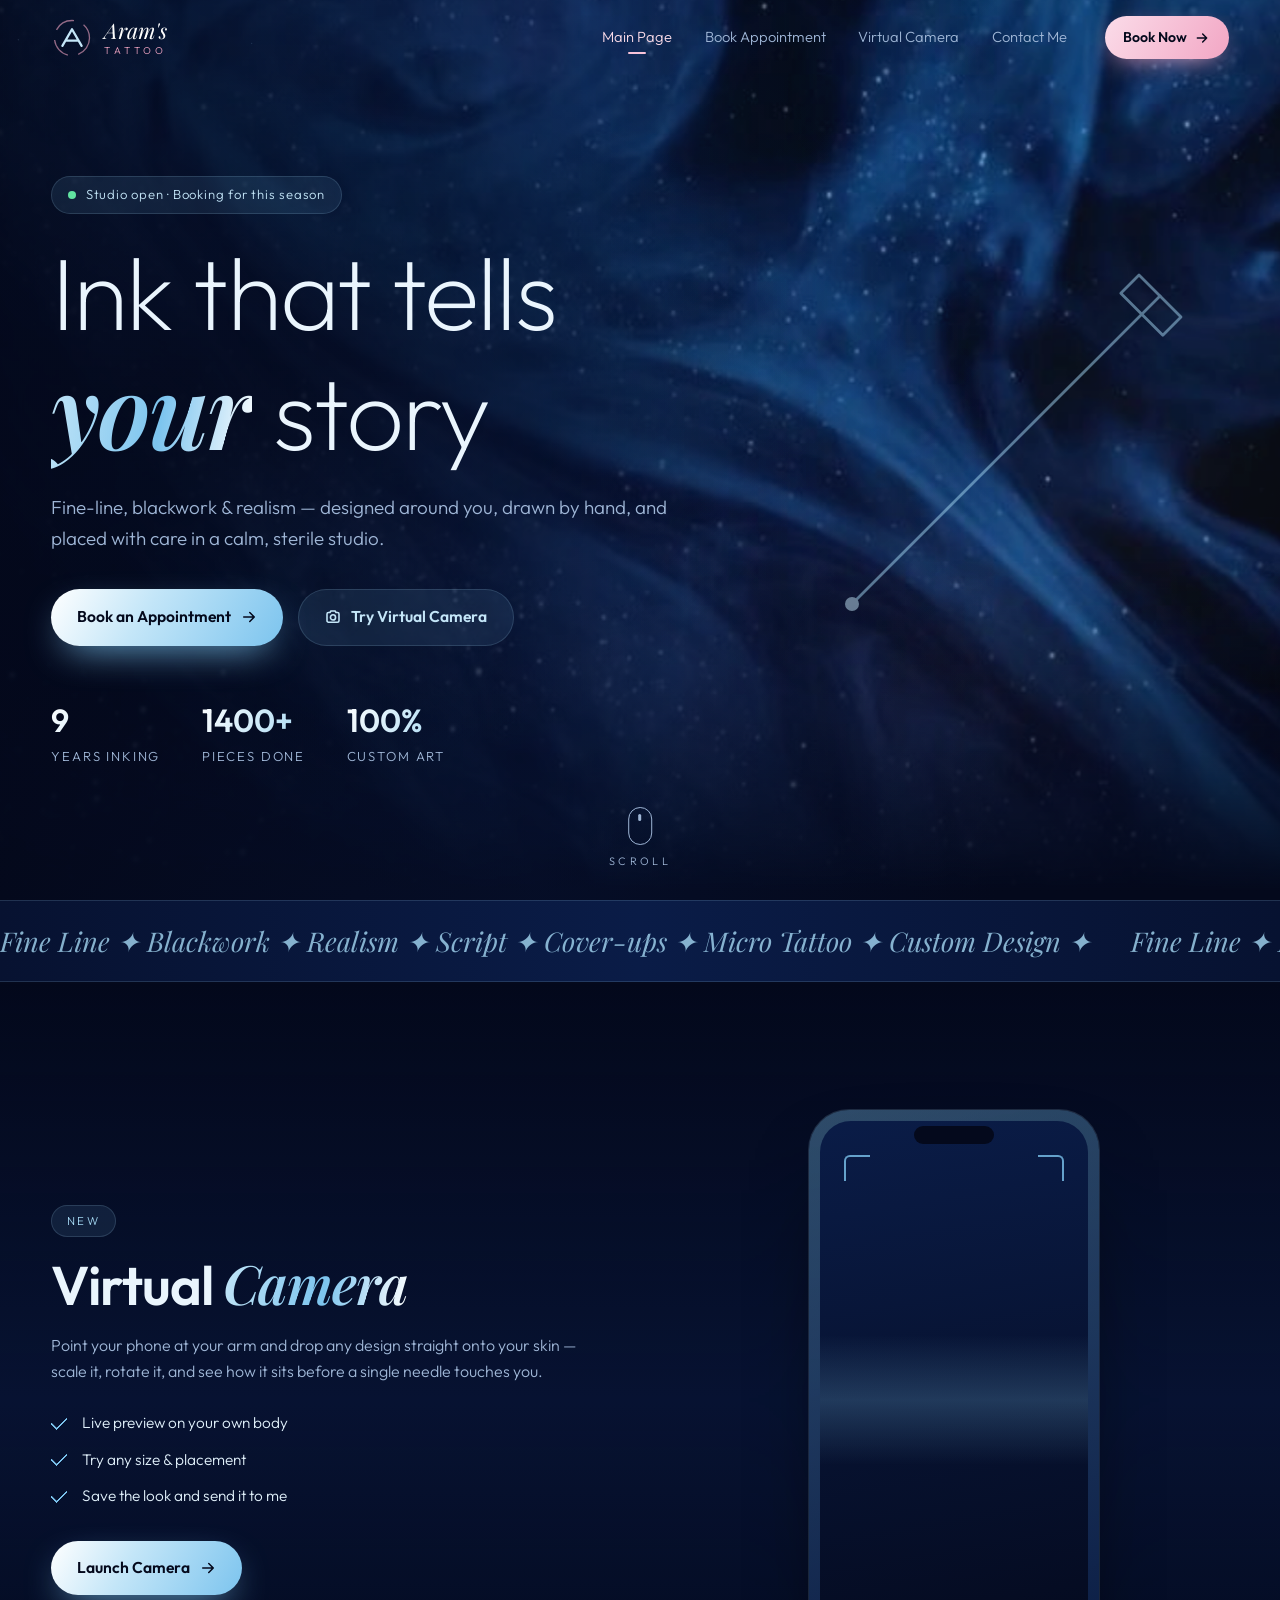
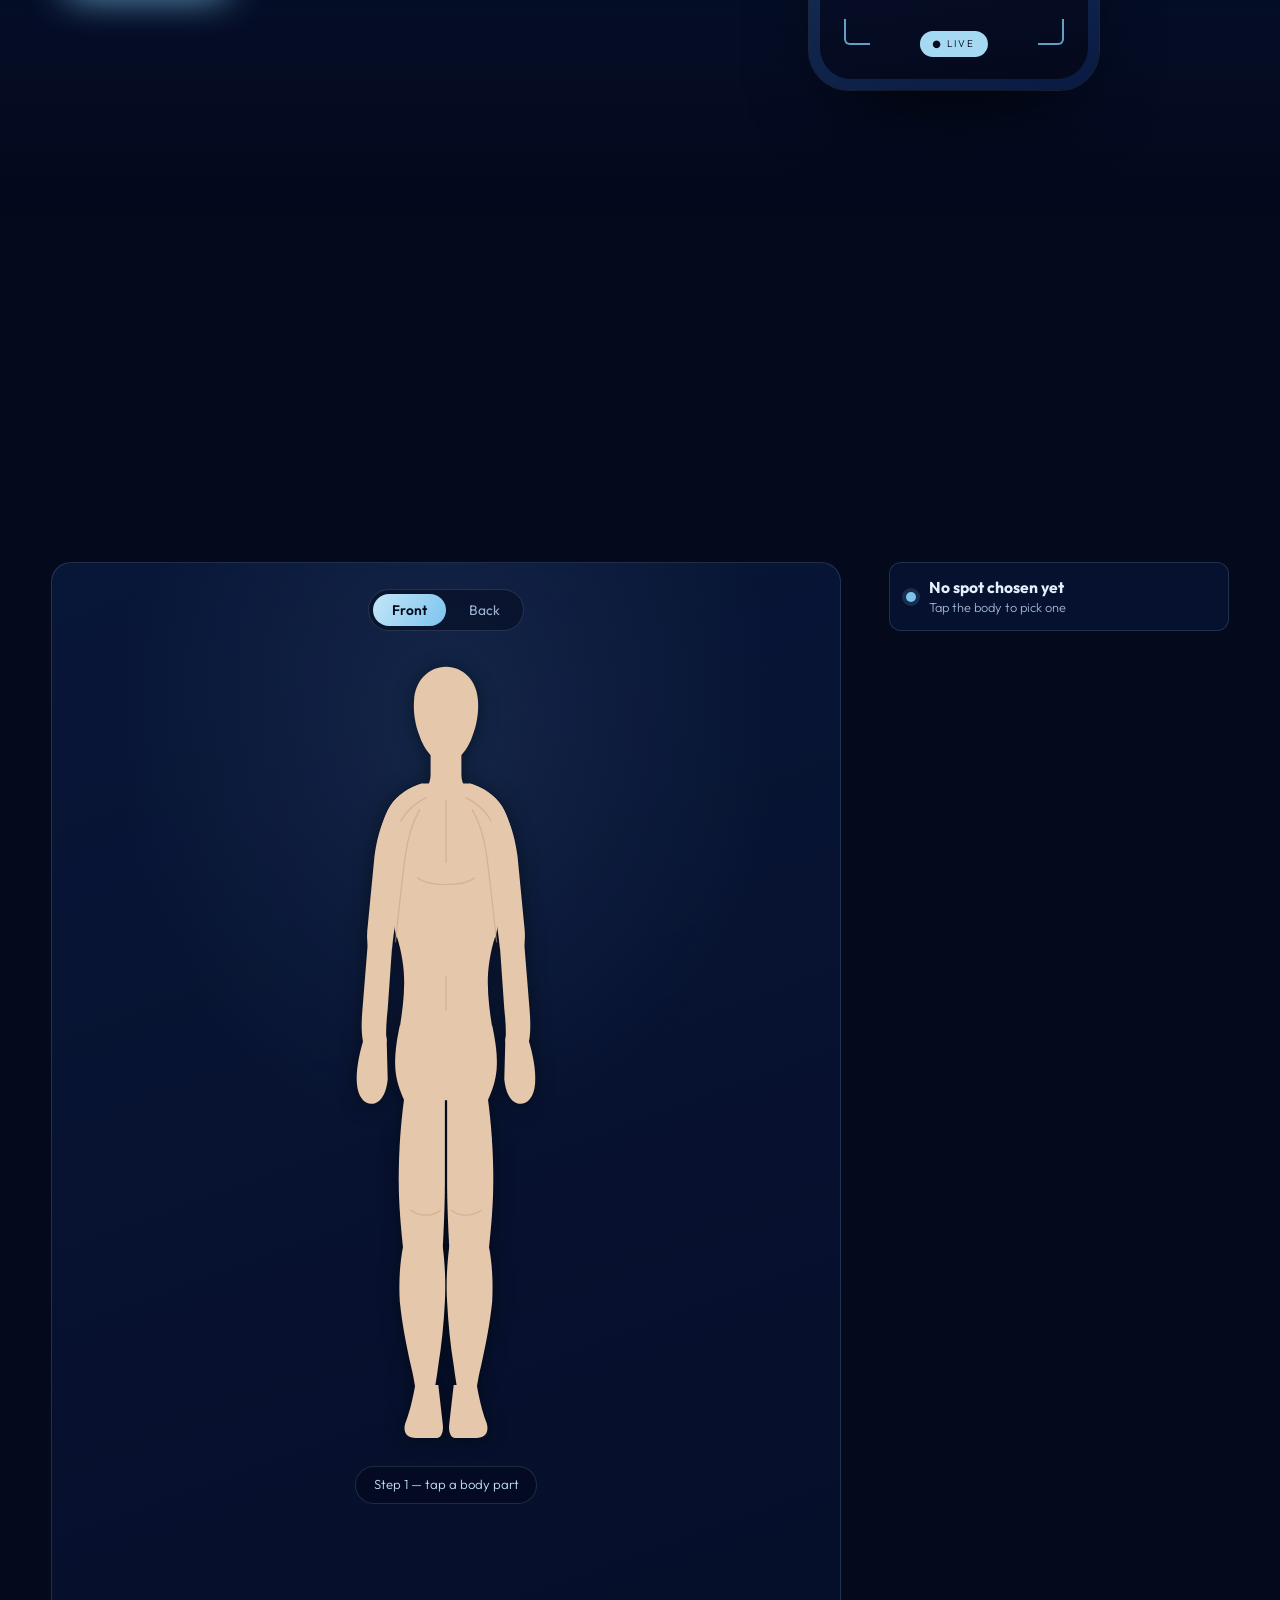
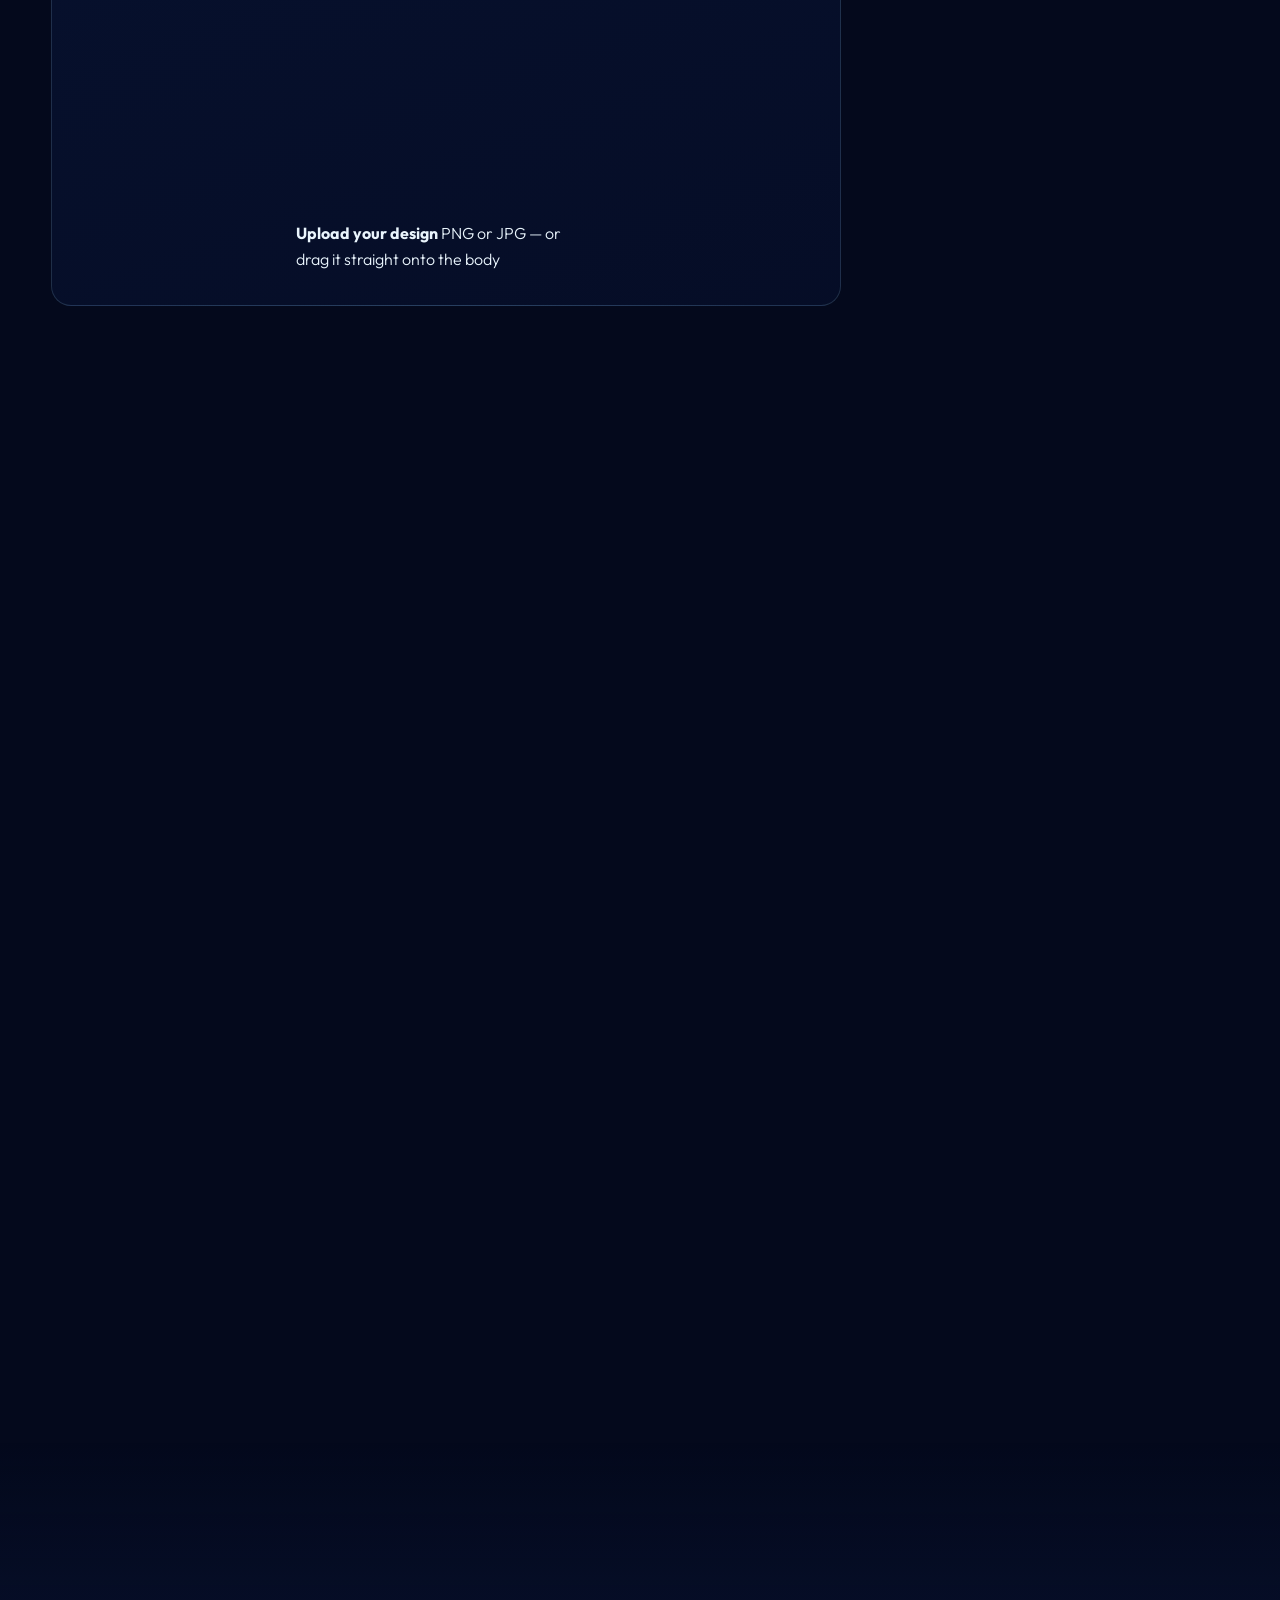
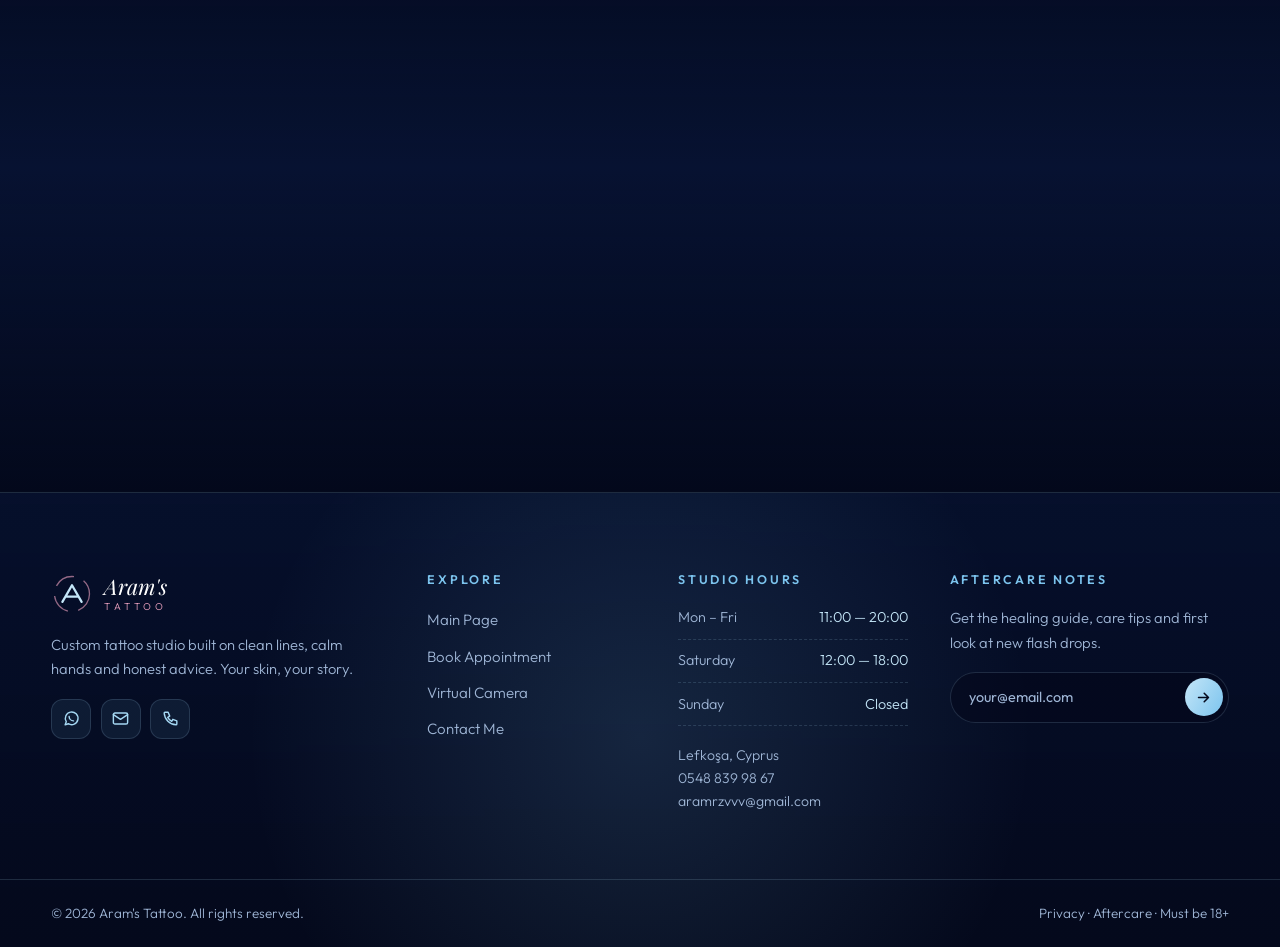
==== commit 8a7de36e: "Hero background is now the video, not the still 720x1280, 13s loop, muted and inline so it autoplays" ====
--- a/index.html
+++ b/index.html
@@ -10,8 +10,8 @@
 <link rel="preconnect" href="https://fonts.gstatic.com" crossorigin>
 <link href="https://fonts.googleapis.com/css2?family=Outfit:wght@200;300;400;600;800&family=Playfair+Display:ital,wght@0,600;1,600&display=swap" rel="stylesheet">
 
-<link rel="stylesheet" href="assets/css/style.css?v=11" />
-<link rel="stylesheet" href="assets/css/bodymap.css?v=11" />
+<link rel="stylesheet" href="assets/css/style.css?v=12" />
+<link rel="stylesheet" href="assets/css/bodymap.css?v=12" />
 
 <!-- reveal-on-scroll only hides content when JS can bring it back -->
 <script>document.documentElement.classList.add('js');</script>
@@ -79,8 +79,15 @@
 <!-- ══ HERO ════════════════════════════════════════════════════ -->
 <section class="hero" id="home">
 
-  <!-- background photo lives here — swap the CSS var in style.css -->
+  <!-- Still frame underneath: shows while the video loads, and is all that
+       renders for anyone who has asked for reduced motion. -->
   <div class="hero__bg" aria-hidden="true"></div>
+
+  <video class="hero__video" id="heroVideo" aria-hidden="true"
+         autoplay muted loop playsinline preload="none"
+         poster="assets/img/hero.jpg">
+    <source src="assets/video/hero.mp4" type="video/mp4">
+  </video>
   <div class="hero__veil" aria-hidden="true"></div>
 
   <!-- drifting ink particles -->
@@ -549,8 +556,8 @@
   <svg viewBox="0 0 24 24" fill="none"><path d="M12 19V5M6 11l6-6 6 6"/></svg>
 </a>
 
-<script src="assets/js/ink.js?v=11"></script>
-<script src="assets/js/bodymap.js?v=11"></script>
-<script src="assets/js/main.js?v=11"></script>
+<script src="assets/js/ink.js?v=12"></script>
+<script src="assets/js/bodymap.js?v=12"></script>
+<script src="assets/js/main.js?v=12"></script>
 </body>
 </html>
--- a/assets/css/style.css
+++ b/assets/css/style.css
@@ -338,6 +338,24 @@
   animation:kenburns 24s ease-in-out infinite alternate;
 }
 @keyframes kenburns{to{transform:scale(1.16) translate3d(-1.5%,-1.5%,0)}}
+
+/* The moving version of the same shot, sitting exactly over the still.
+   It fades in once it can actually play, so a slow connection shows the
+   poster rather than a black rectangle. */
+.hero__video{
+  position:absolute;inset:-8% 0 0;z-index:-2;
+  width:100%;height:108%;
+  object-fit:cover;object-position:center 30%;
+  opacity:0;transition:opacity 1.2s ease;
+  filter:saturate(.95) contrast(1.02);
+  pointer-events:none;
+}
+.hero__video.is-playing{opacity:.82}
+
+/* Nobody who asked for less motion gets a looping video. */
+@media (prefers-reduced-motion:reduce){
+  .hero__video{display:none}
+}
 
 /* Darkening is now weighted to the left, behind the headline, so the text
    keeps its contrast while the right side stays open for the colour. */
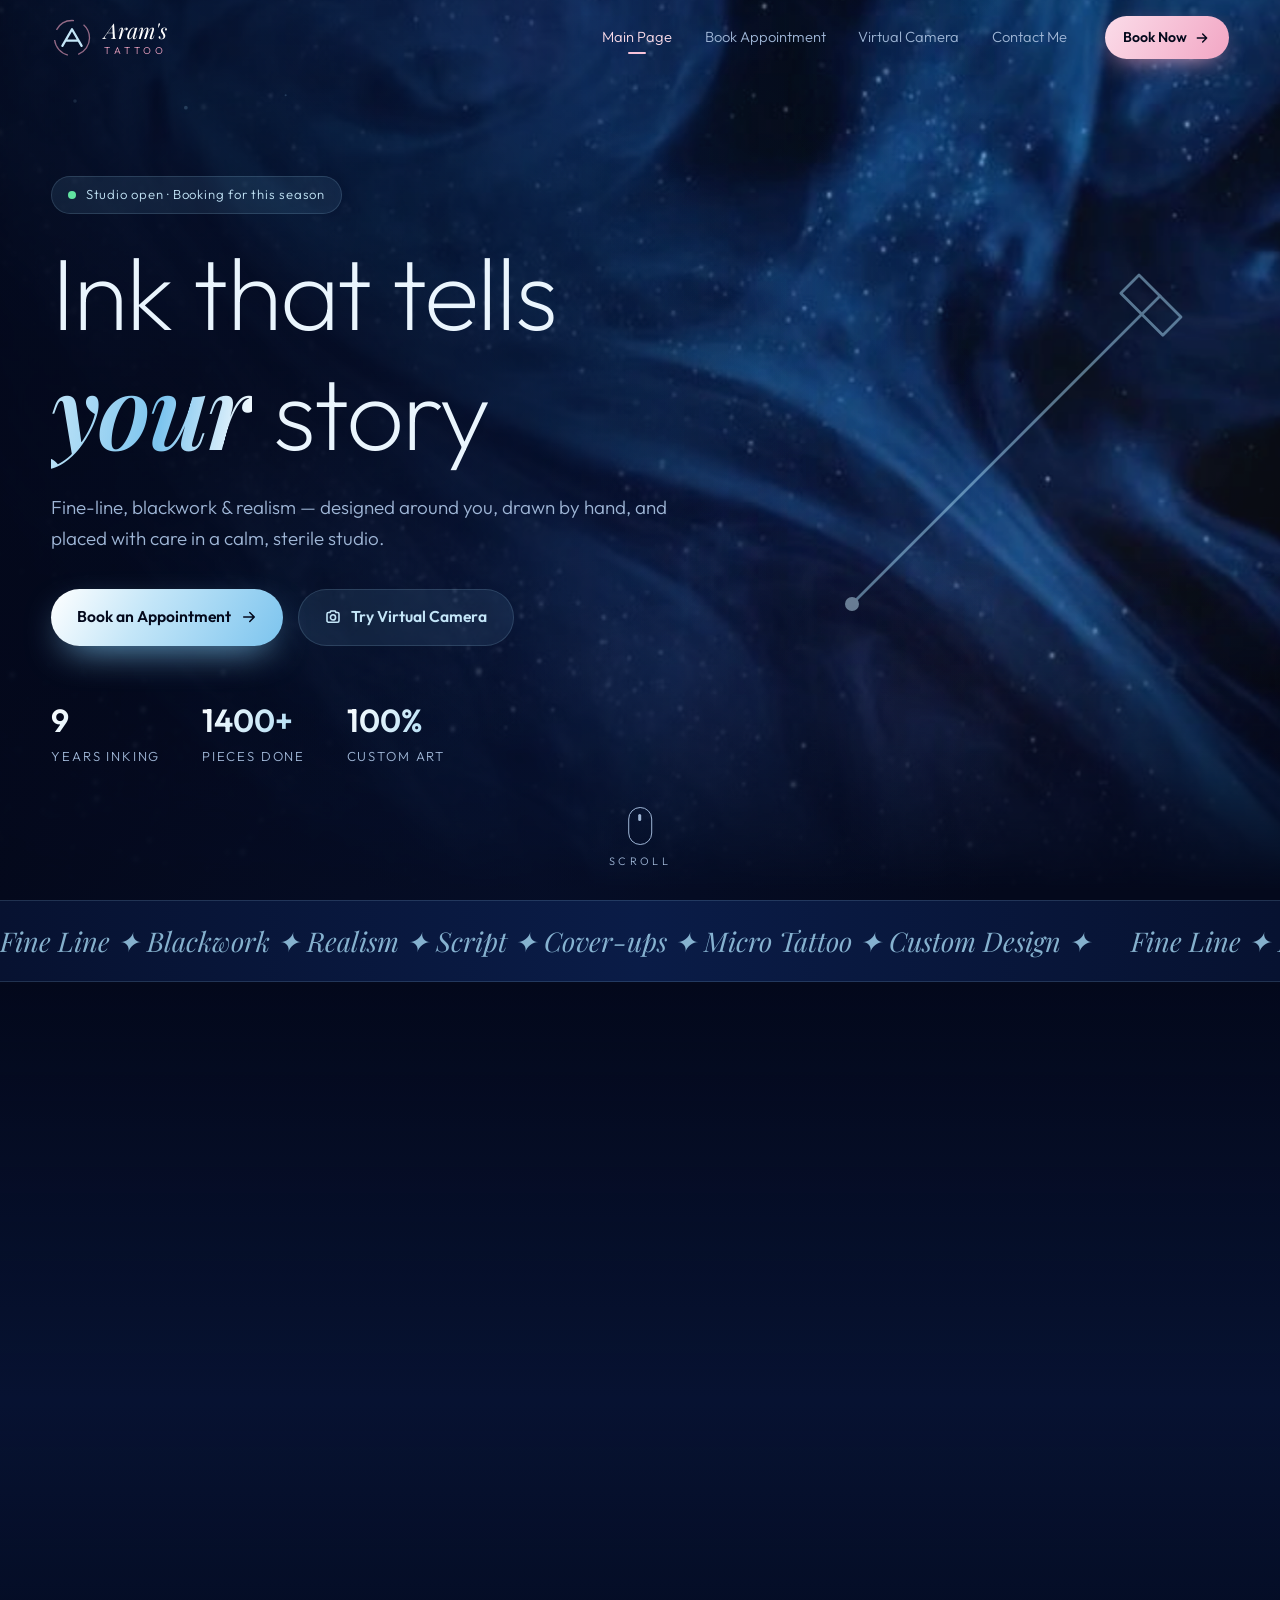
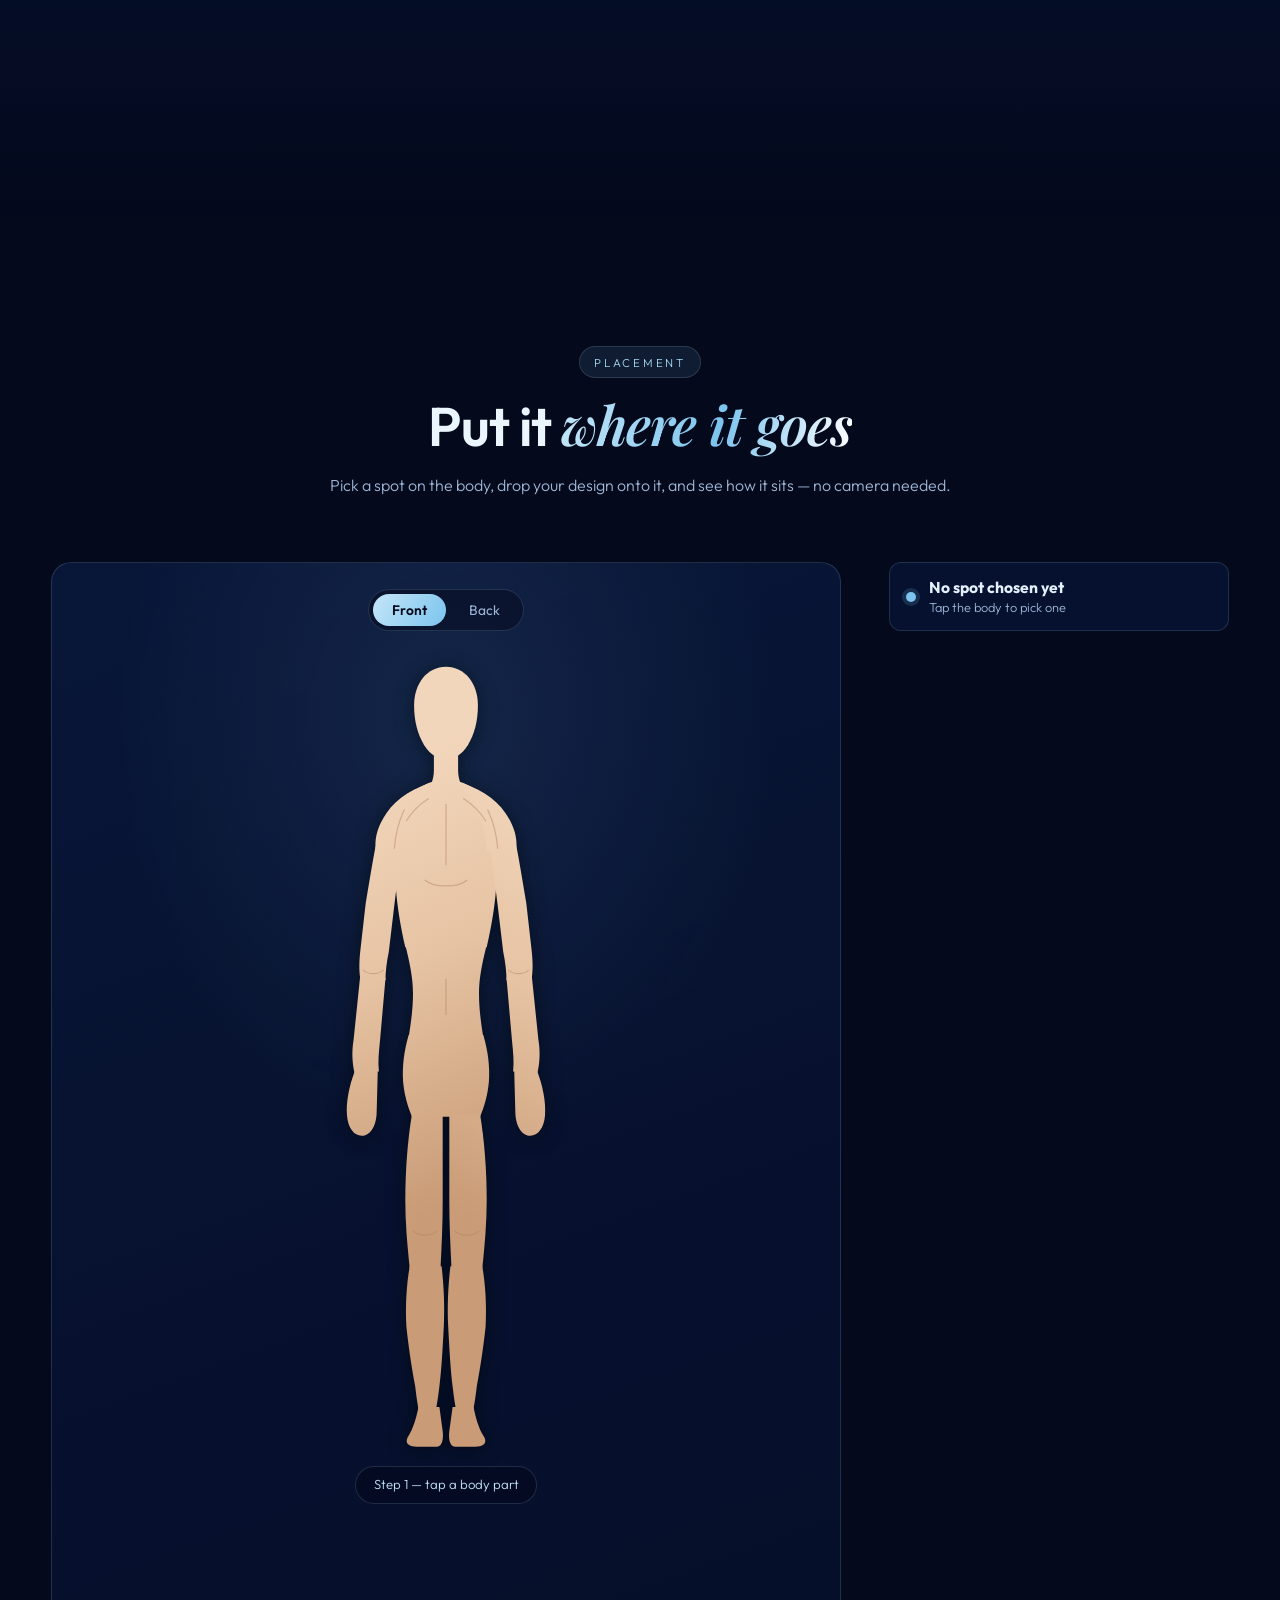
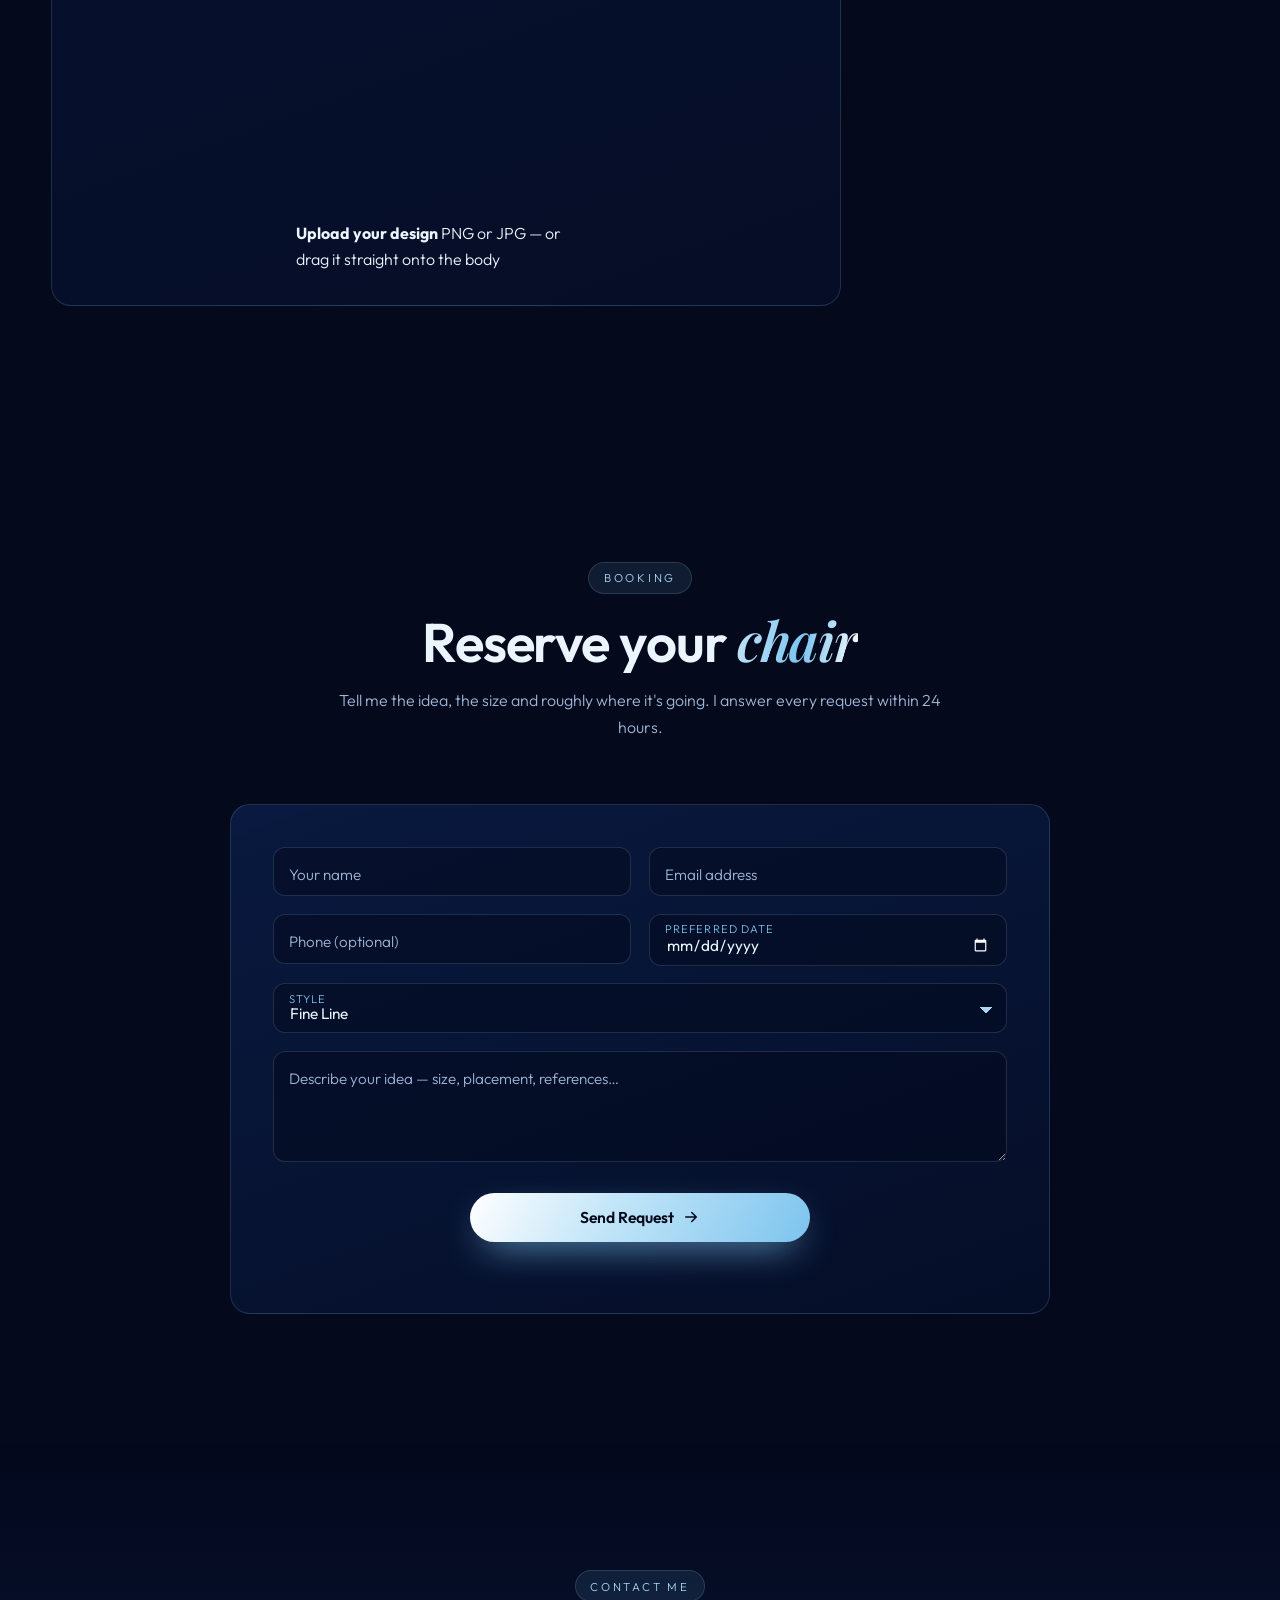
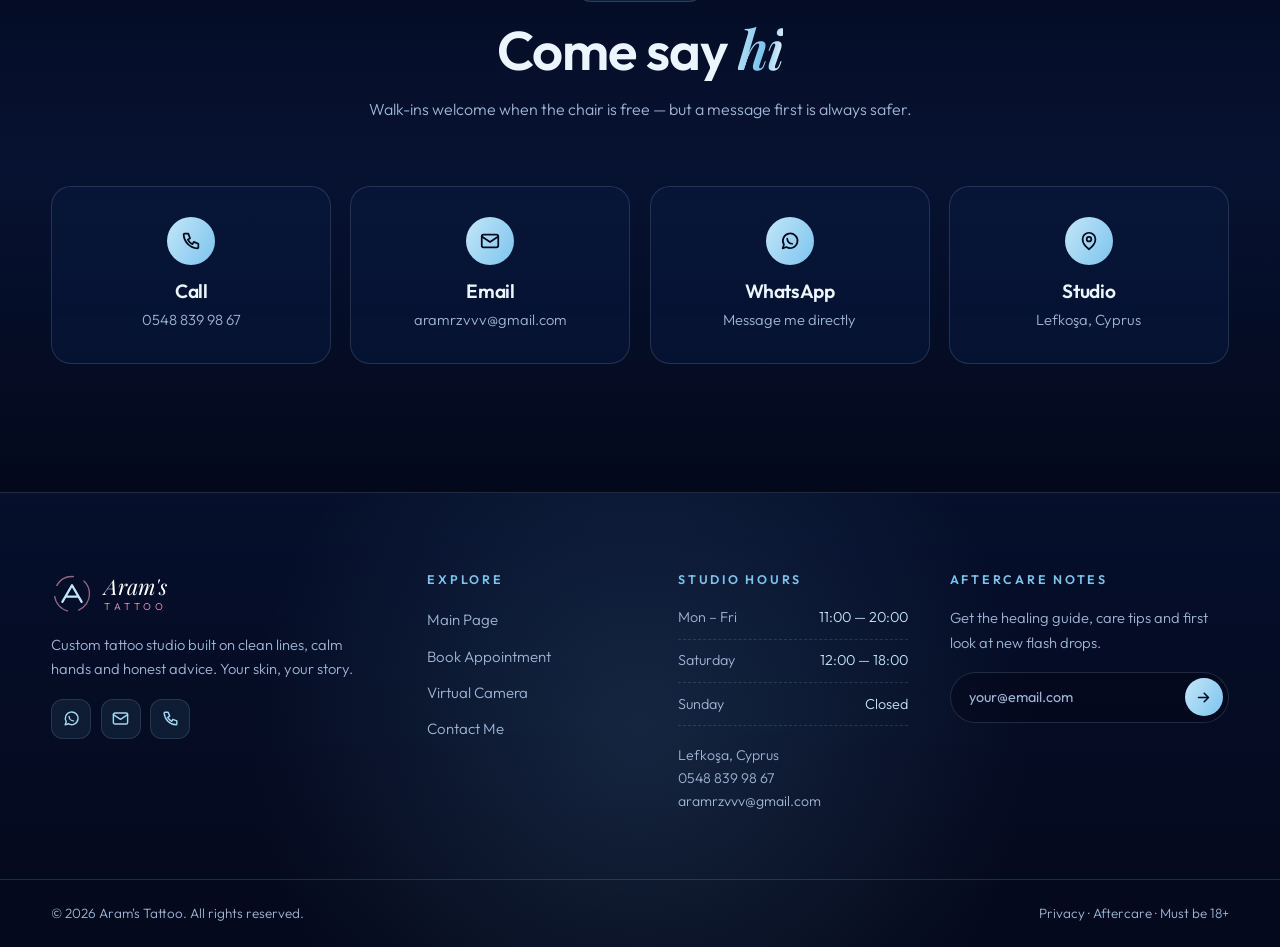
==== commit acbafbf4: "Redraw the body-map figure Better proportions (roughly 8 heads), compact deltoids instead of a cape-" ====
--- a/index.html
+++ b/index.html
@@ -10,8 +10,8 @@
 <link rel="preconnect" href="https://fonts.gstatic.com" crossorigin>
 <link href="https://fonts.googleapis.com/css2?family=Outfit:wght@200;300;400;600;800&family=Playfair+Display:ital,wght@0,600;1,600&display=swap" rel="stylesheet">
 
-<link rel="stylesheet" href="assets/css/style.css?v=12" />
-<link rel="stylesheet" href="assets/css/bodymap.css?v=12" />
+<link rel="stylesheet" href="assets/css/style.css?v=14" />
+<link rel="stylesheet" href="assets/css/bodymap.css?v=14" />
 
 <!-- reveal-on-scroll only hides content when JS can bring it back -->
 <script>document.documentElement.classList.add('js');</script>
@@ -213,21 +213,43 @@
         <svg class="bmap__svg" id="bodySvg" viewBox="0 0 300 730"
              aria-label="Human body — choose where the tattoo goes">
           <defs>
-            <!-- Each body part is defined once and mirrored for the other side.
-                 Parts overlap generously and carry no stroke, so the body reads
-                 as one silhouette instead of a jointed mannequin. -->
-            <path id="p-head"     d="M150 18 C166 18 178 31 179 48 C180 59 178 71 174 81 C170 93 161 105 150 105 C139 105 130 93 126 81 C122 71 120 59 121 48 C122 31 134 18 150 18 Z"/>
-            <path id="p-neck"     d="M136 90 L136 116 C136 123 133 129 127 133 L173 133 C167 129 164 123 164 116 L164 90 Z"/>
-            <path id="p-chest"    d="M128 124 C116 128 106 134 99 145 C94 153 92 164 93 175 L97 212 C99 232 102 250 105 264 L195 264 C198 250 201 232 203 212 L207 175 C208 164 206 153 201 145 C194 134 184 128 172 124 Z"/>
-            <path id="p-stomach"  d="M105 262 C110 278 112 292 112 305 C112 319 110 333 108 346 L192 346 C190 333 188 319 188 305 C188 292 190 278 195 262 Z"/>
-            <path id="p-hips"     d="M108 344 C105 358 103 372 104 384 C105 395 108 403 112 412 L188 412 C192 403 195 395 196 384 C197 372 195 358 192 344 Z"/>
-            <path id="p-shoulder" d="M128 124 C116 128 106 134 99 145 C94 153 91 163 89 175 L88 192 L112 197 C114 183 117 169 122 157 C125 148 128 137 129 128 Z"/>
-            <path id="p-armup"    d="M129 126 C114 130 103 139 96 152 C90 163 87 176 85 190 L79 252 C78 260 78 266 79 272 L101 274 C102 264 104 250 106 236 L112 188 C114 174 118 158 124 146 C126 140 128 132 129 126 Z"/>
-            <path id="p-armfore"  d="M79 268 L74 330 C73 342 73 352 75 361 L96 359 C95 349 96 339 97 329 L101 272 Z"/>
-            <path id="p-hand"     d="M75 357 C71 370 68 385 69 397 C70 410 77 417 85 415 C92 413 96 404 97 393 L96 355 Z"/>
-            <path id="p-thigh"    d="M112 410 C109 432 107 458 107 484 C107 507 109 527 111 547 L147 547 C148 527 149 507 149 484 C149 458 149 432 149 410 Z"/>
-            <path id="p-calf"     d="M111 545 C108 560 107 578 108 595 C110 615 114 635 118 653 C120 661 121 667 122 673 L140 673 C141 667 142 661 143 653 C146 635 148 615 149 595 C150 578 149 560 147 545 Z"/>
-            <path id="p-foot"     d="M122 671 C120 683 117 695 114 703 C110 712 113 719 122 719 L142 719 C146 719 148 713 147 706 L143 671 Z"/>
+            <!-- One light for the whole figure. userSpaceOnUse is the point:
+                 a per-part gradient restarts inside every limb and draws a
+                 hard seam at every junction. -->
+            <linearGradient id="skinGrad" gradientUnits="userSpaceOnUse" x1="70" y1="120" x2="232" y2="470">
+              <stop offset="0"   stop-color="#f2d6bb"/>
+              <stop offset=".45" stop-color="#e6c3a3"/>
+              <stop offset="1"   stop-color="#c99b76"/>
+            </linearGradient>
+            <linearGradient id="skinHover" gradientUnits="userSpaceOnUse" x1="70" y1="120" x2="232" y2="470">
+              <stop offset="0"   stop-color="#fbe7d3"/>
+              <stop offset=".45" stop-color="#f2d5ba"/>
+              <stop offset="1"   stop-color="#d9ad88"/>
+            </linearGradient>
+            <linearGradient id="skinOn" gradientUnits="userSpaceOnUse" x1="70" y1="120" x2="232" y2="470">
+              <stop offset="0"   stop-color="#fff6ec"/>
+              <stop offset=".45" stop-color="#fbe6d3"/>
+              <stop offset="1"   stop-color="#e5bf9d"/>
+            </linearGradient>
+
+            <!-- Arms splay slightly outward, the way anatomical charts pose
+                 them, so a real gap opens below the armpit instead of the
+                 shoulder reading as a cape. Everything here is mirrored for
+                 the other side, so nothing may cross x=150. -->
+            <path id="p-head"     d="M150 18 C167 18 179 33 179 53 C179 67 176 79 170 89 C164 98 158 102 150 102 C142 102 136 98 130 89 C124 79 121 67 121 53 C121 33 133 18 150 18 Z"/>
+            <path id="p-neck"     d="M139 88 L139 112 C139 122 135 130 127 135 L173 135 C165 130 161 122 161 112 L161 88 Z"/>
+            <path id="p-chest"    d="M139 122 C126 126 116 133 109 144 C103 154 100 166 101 178 L105 226 C107 245 110 260 113 273 L187 273 C190 260 193 245 195 226 L199 178 C200 166 197 154 191 144 C184 133 174 126 161 122 Z"/>
+            <path id="p-stomach"  d="M113 271 C117 287 120 301 120 315 C120 329 118 343 116 355 L184 355 C182 343 180 329 180 315 C180 301 183 287 187 271 Z"/>
+            <path id="p-hips"     d="M116 353 C112 367 110 381 111 395 C112 407 115 417 119 427 L181 427 C185 417 188 407 189 395 C190 381 188 367 184 353 Z"/>
+
+            <path id="p-shoulder" d="M141 122 C122 127 105 137 96 151 C89 161 85 172 86 183 L113 186 C113 176 115 166 119 156 C124 145 133 129 141 122 Z"/>
+            <path id="p-armup"    d="M86 181 C83 197 80 215 77 233 L72 277 C71 287 71 294 72 301 L95 303 C95 295 96 287 98 277 L103 235 C105 217 108 199 110 183 Z"/>
+            <path id="p-armfore"  d="M72 299 L66 357 C64 369 65 379 67 388 L89 386 C88 377 89 368 90 358 L95 301 Z"/>
+            <path id="p-hand"     d="M67 386 C62 399 59 414 60 426 C61 439 68 446 76 444 C83 442 87 433 87 422 L88 384 Z"/>
+
+            <path id="p-thigh"    d="M119 425 C115 449 113 477 113 503 C113 525 115 545 117 565 L145 565 C146 545 147 525 147 503 C147 477 147 449 147 425 Z"/>
+            <path id="p-calf"     d="M117 563 C114 580 113 600 114 618 C116 637 119 656 122 672 C123 681 124 687 125 693 L141 693 C142 687 143 681 144 672 C146 656 147 637 148 618 C149 600 148 580 146 563 Z"/>
+            <path id="p-foot"     d="M125 691 C123 701 120 711 116 717 C112 723 115 727 124 727 L142 727 C146 727 148 721 147 713 L144 691 Z"/>
 
             <!-- rebuilt in JS so the design only shows inside the chosen part -->
             <clipPath id="inkClip"></clipPath>
@@ -290,17 +312,20 @@
 
           <!-- non-interactive shading: collarbones, sternum, knees -->
           <g id="bodyDetail" pointer-events="none" fill="none"
-             stroke="#c9a17c" stroke-width="1.2" stroke-linecap="round" opacity=".55">
-            <path d="M132 137 C122 142 114 149 109 158"/>
-            <path d="M168 137 C178 142 186 149 191 158"/>
-            <path d="M150 140 L150 196"/>
-            <path d="M124 210 C134 218 166 218 176 210"/>
-            <path d="M150 300 L150 330"/>
-            <!-- arm / torso separation, or the arms vanish into the body -->
-            <path d="M126 148 C119 160 115 175 113 190 C110 212 107 240 104 268"/>
-            <path d="M174 148 C181 160 185 175 187 190 C190 212 193 240 196 268"/>
-            <path d="M118 512 C126 518 138 518 145 512"/>
-            <path d="M182 512 C174 518 162 518 155 512"/>
+             stroke="#b07f5c" stroke-width="1.1" stroke-linecap="round" opacity=".45">
+            <path d="M134 138 C126 143 119 150 114 158"/>
+            <path d="M166 138 C174 143 181 150 186 158"/>
+            <path d="M150 143 L150 198"/>
+            <path d="M131 212 C139 219 161 219 169 212"/>
+            <path d="M150 302 L150 334"/>
+            <!-- shoulder / arm break -->
+            <path d="M112 148 C107 159 104 171 103 183"/>
+            <path d="M188 148 C193 159 196 171 197 183"/>
+            <!-- elbows and knees -->
+            <path d="M75 294 C80 298 88 298 93 294"/>
+            <path d="M225 294 C220 298 212 298 207 294"/>
+            <path d="M120 531 C126 536 136 536 142 531"/>
+            <path d="M180 531 C174 536 164 536 158 531"/>
           </g>
 
           <!-- the design, clipped to whichever part is selected -->
@@ -556,8 +581,8 @@
   <svg viewBox="0 0 24 24" fill="none"><path d="M12 19V5M6 11l6-6 6 6"/></svg>
 </a>
 
-<script src="assets/js/ink.js?v=12"></script>
-<script src="assets/js/bodymap.js?v=12"></script>
-<script src="assets/js/main.js?v=12"></script>
+<script src="assets/js/ink.js?v=14"></script>
+<script src="assets/js/bodymap.js?v=14"></script>
+<script src="assets/js/main.js?v=14"></script>
 </body>
 </html>
--- a/assets/css/bodymap.css
+++ b/assets/css/bodymap.css
@@ -43,14 +43,14 @@
    each one would draw every internal seam and turn the figure into a
    jointed mannequin. An outline appears only on the part being pointed at. */
 .reg{
-  fill:#e5c7ab;
+  fill:url(#skinGrad);
   stroke:none;
   cursor:pointer;
   transition:fill .22s ease,filter .22s ease;
 }
-.reg:hover{fill:#f2dcc6}
+.reg:hover{fill:url(#skinHover)}
 .reg.is-on{
-  fill:#fcecdb;
+  fill:url(#skinOn);
   stroke:#7cc4ee;
   stroke-width:1.6;
   paint-order:stroke;
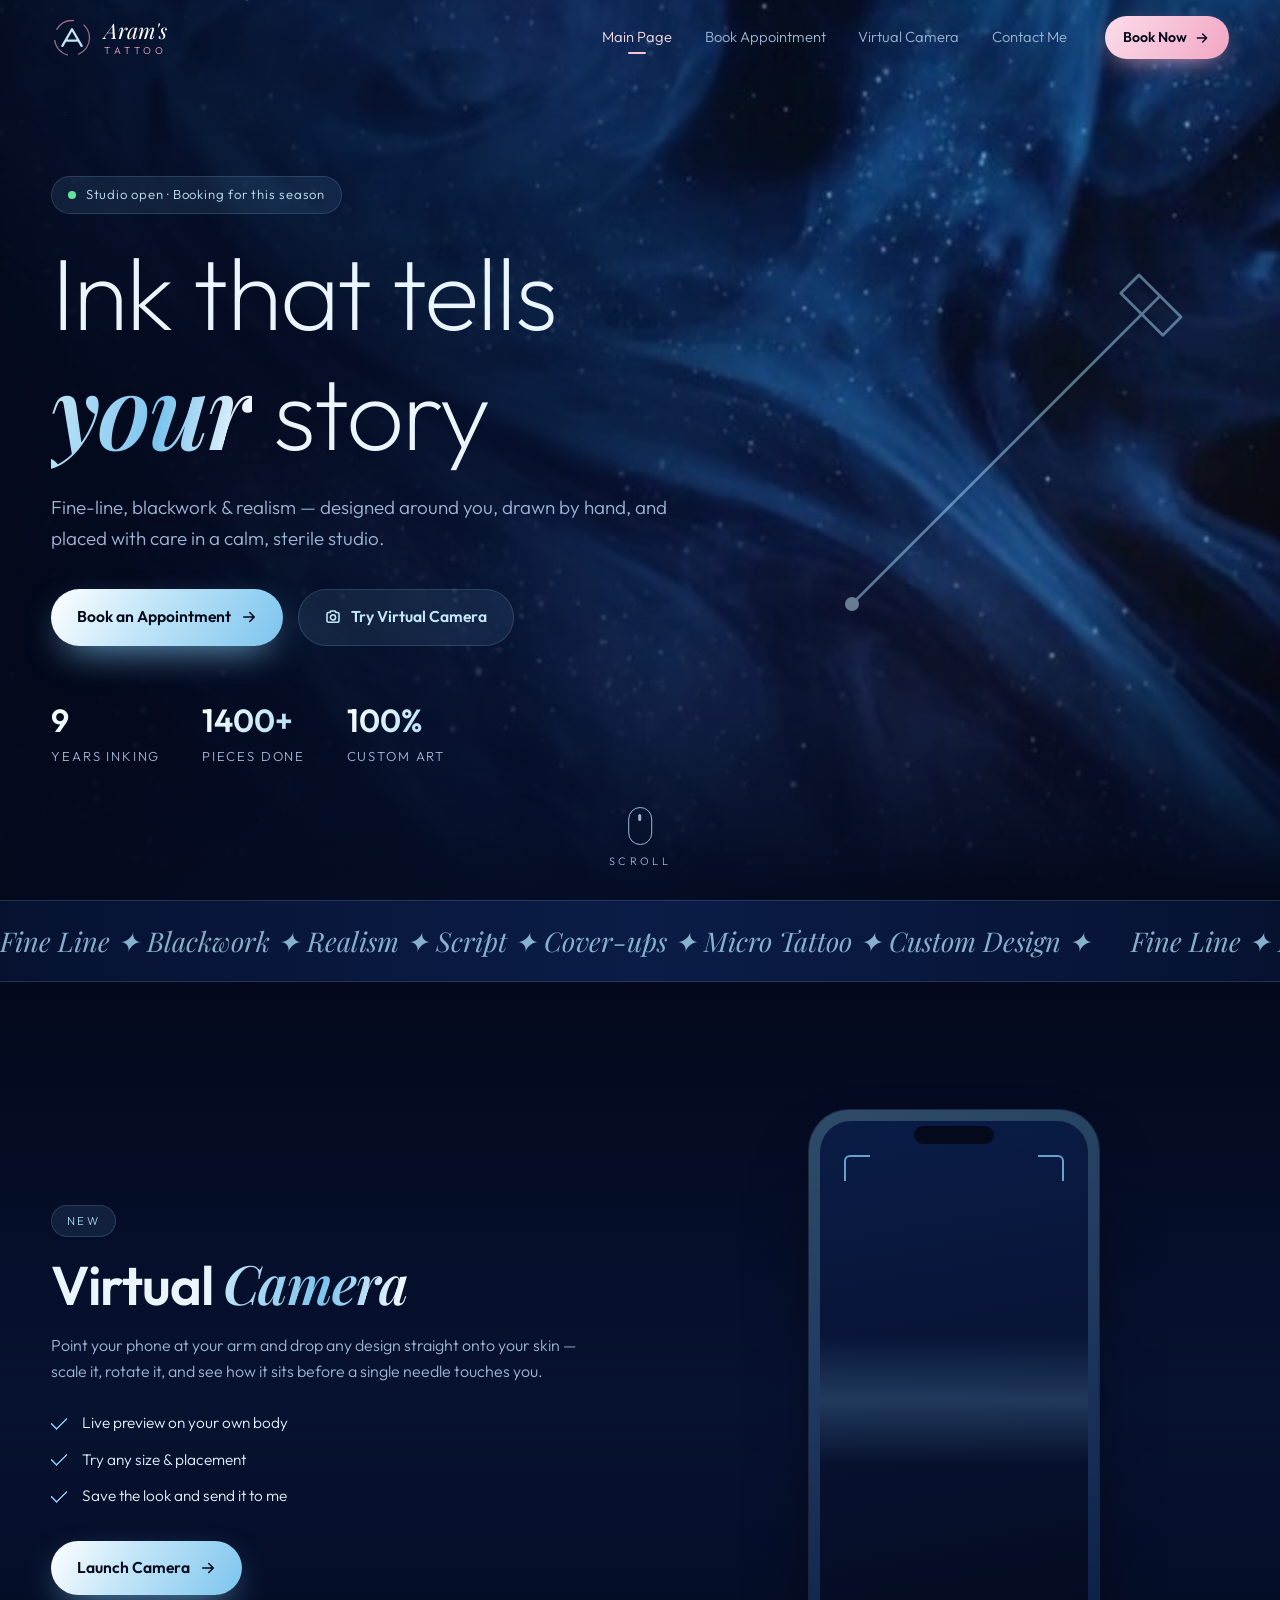
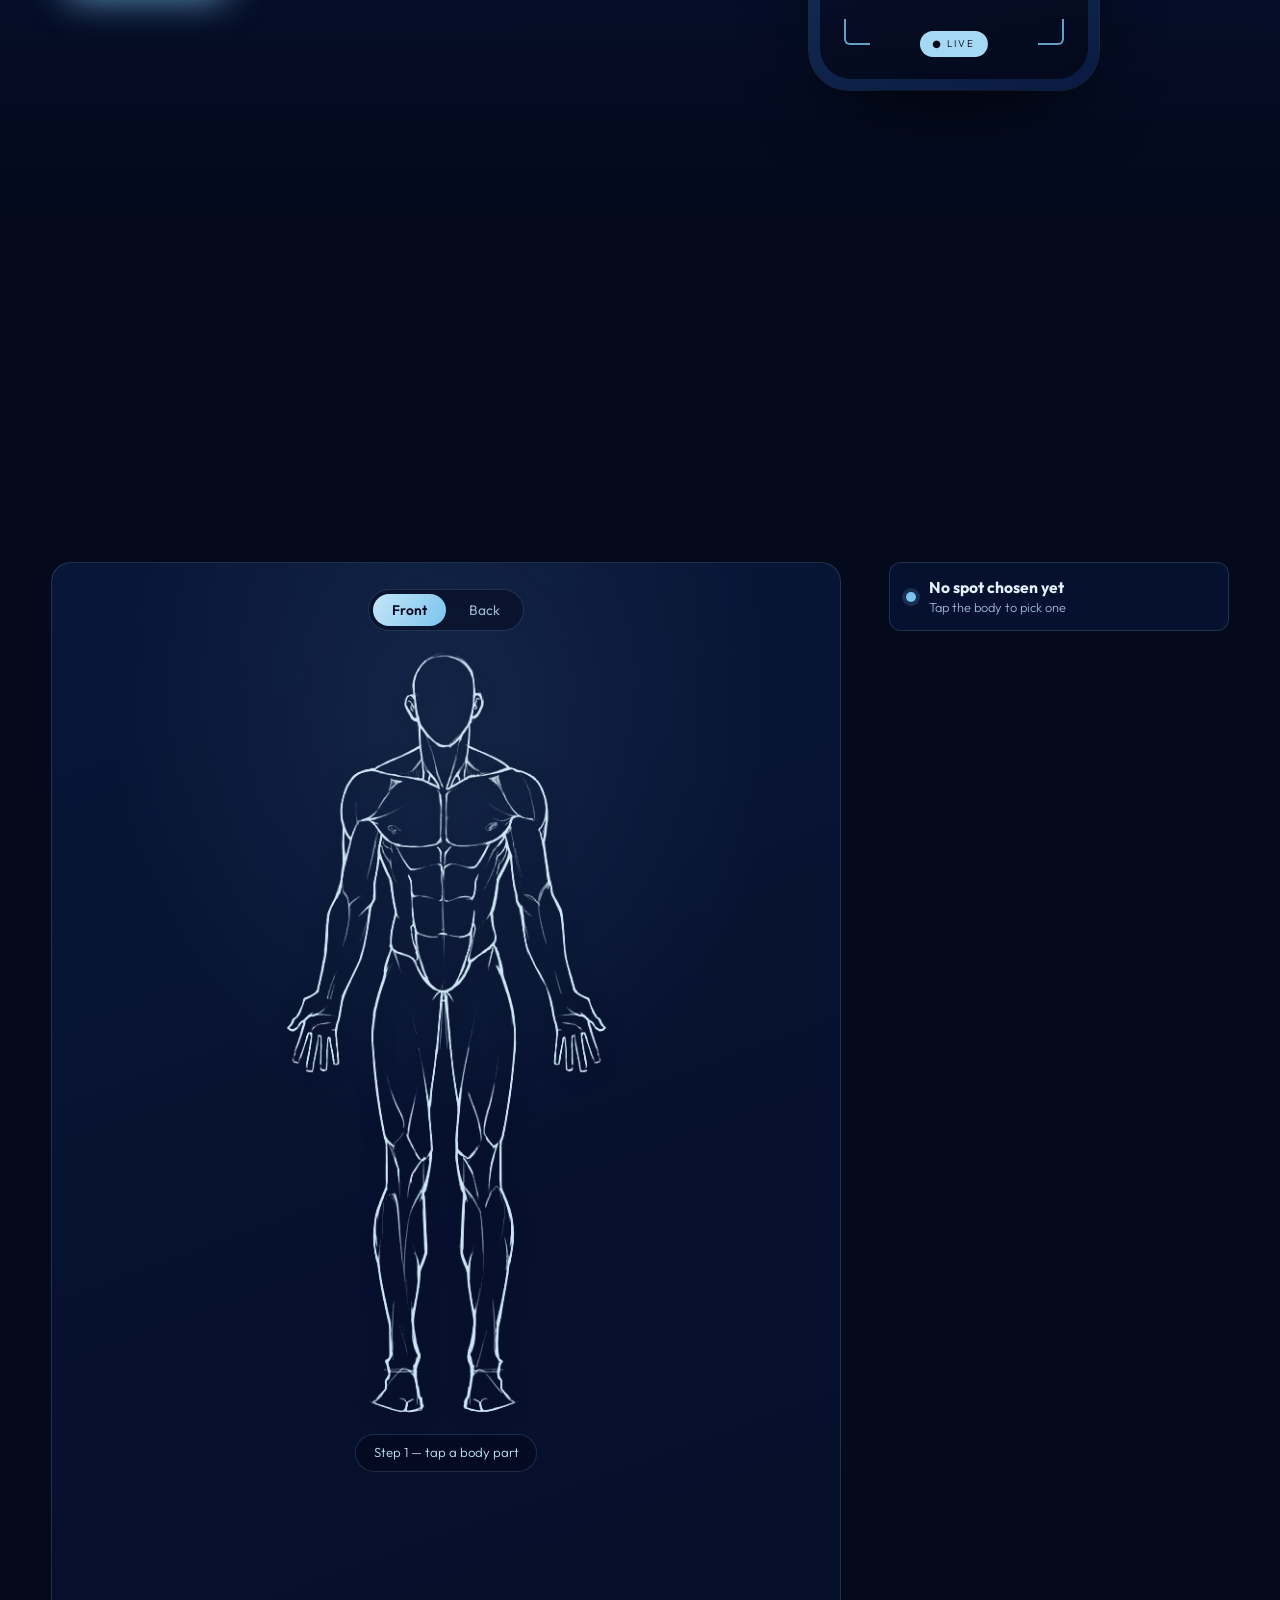
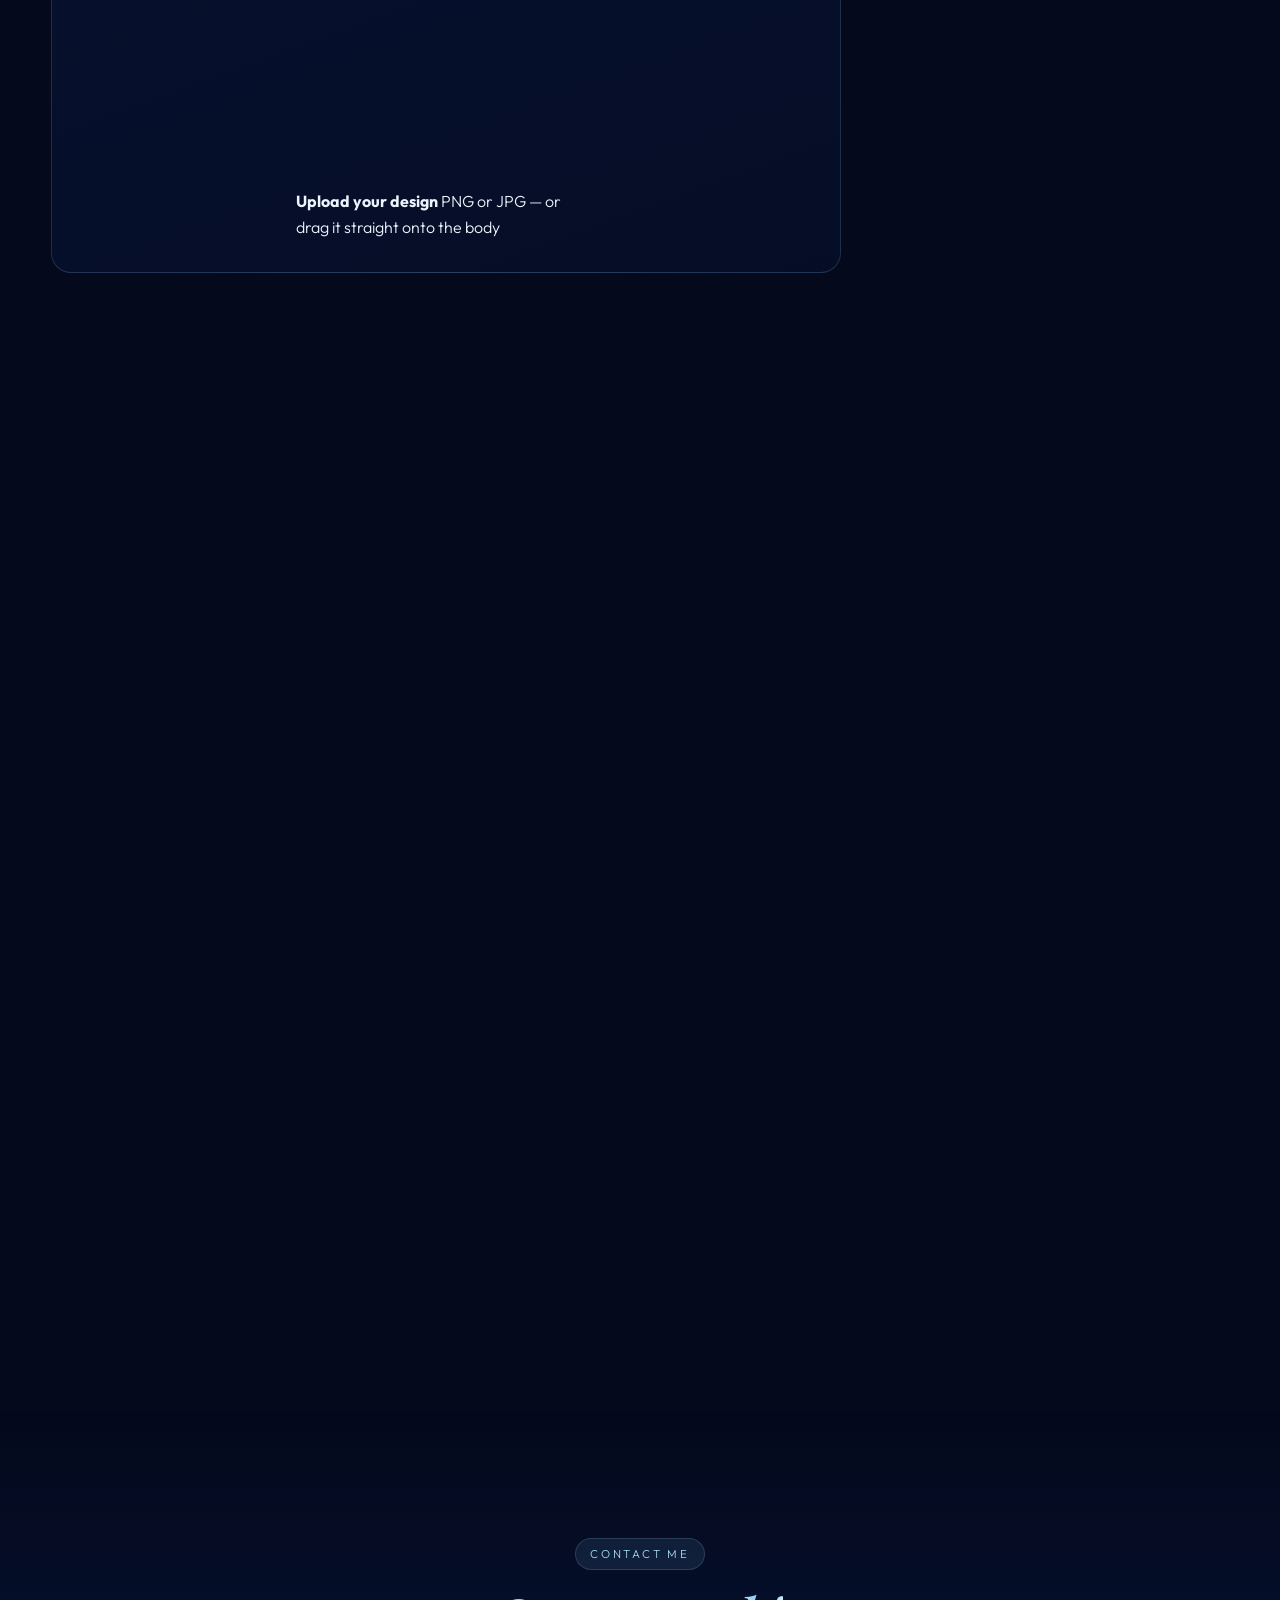
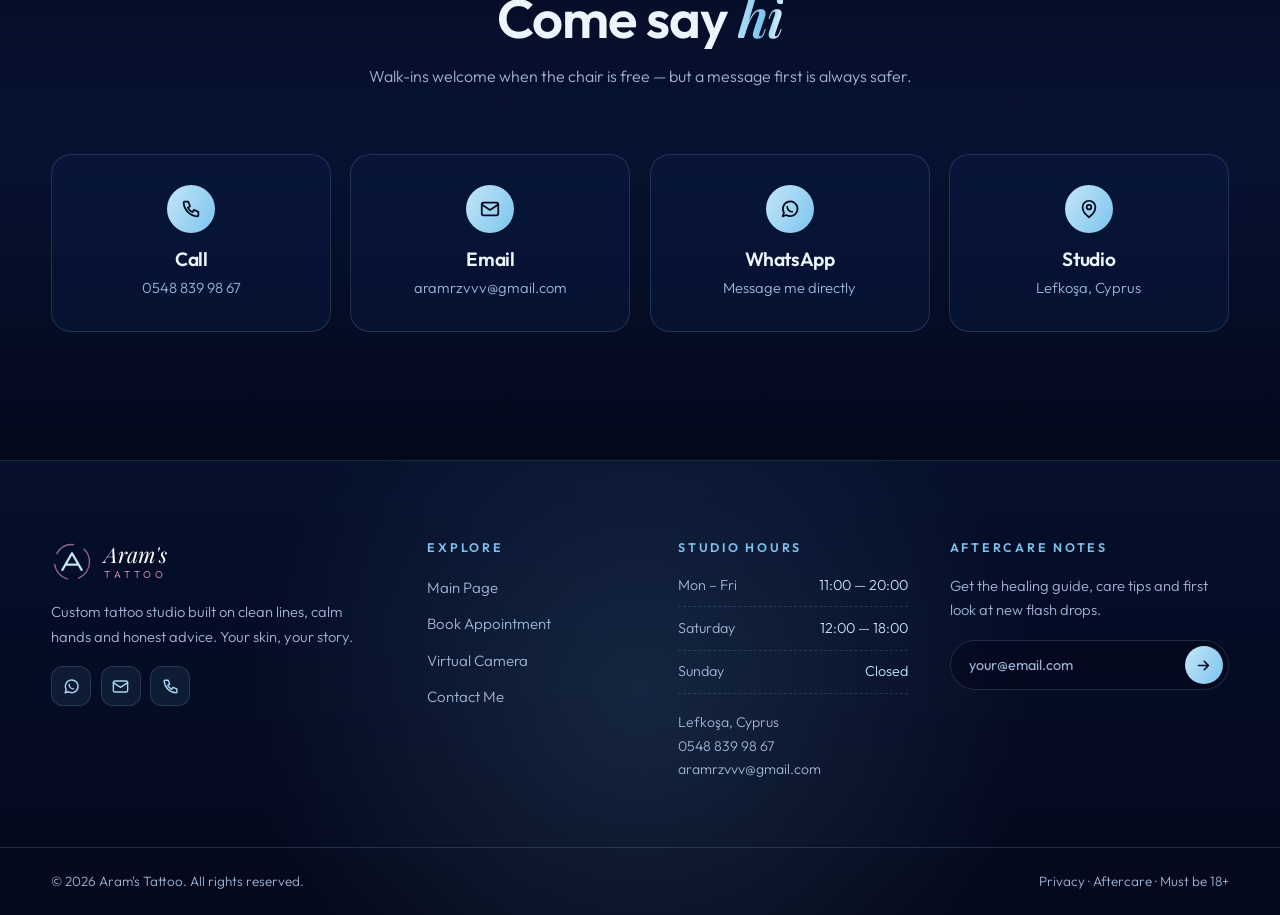
==== commit bc436d8f: "Body map now uses the anatomical line art The reference drawing is split into front and back, keyed " ====
--- a/index.html
+++ b/index.html
@@ -10,8 +10,8 @@
 <link rel="preconnect" href="https://fonts.gstatic.com" crossorigin>
 <link href="https://fonts.googleapis.com/css2?family=Outfit:wght@200;300;400;600;800&family=Playfair+Display:ital,wght@0,600;1,600&display=swap" rel="stylesheet">
 
-<link rel="stylesheet" href="assets/css/style.css?v=14" />
-<link rel="stylesheet" href="assets/css/bodymap.css?v=14" />
+<link rel="stylesheet" href="assets/css/style.css?v=16" />
+<link rel="stylesheet" href="assets/css/bodymap.css?v=16" />
 
 <!-- reveal-on-scroll only hides content when JS can bring it back -->
 <script>document.documentElement.classList.add('js');</script>
@@ -210,50 +210,36 @@
           <button class="vbtn" data-view="back" role="tab" aria-selected="false">Back</button>
         </div>
 
-        <svg class="bmap__svg" id="bodySvg" viewBox="0 0 300 730"
+        <svg class="bmap__svg" id="bodySvg" viewBox="0 0 343 801"
              aria-label="Human body — choose where the tattoo goes">
           <defs>
-            <!-- One light for the whole figure. userSpaceOnUse is the point:
-                 a per-part gradient restarts inside every limb and draws a
-                 hard seam at every junction. -->
-            <linearGradient id="skinGrad" gradientUnits="userSpaceOnUse" x1="70" y1="120" x2="232" y2="470">
-              <stop offset="0"   stop-color="#f2d6bb"/>
-              <stop offset=".45" stop-color="#e6c3a3"/>
-              <stop offset="1"   stop-color="#c99b76"/>
-            </linearGradient>
-            <linearGradient id="skinHover" gradientUnits="userSpaceOnUse" x1="70" y1="120" x2="232" y2="470">
-              <stop offset="0"   stop-color="#fbe7d3"/>
-              <stop offset=".45" stop-color="#f2d5ba"/>
-              <stop offset="1"   stop-color="#d9ad88"/>
-            </linearGradient>
-            <linearGradient id="skinOn" gradientUnits="userSpaceOnUse" x1="70" y1="120" x2="232" y2="470">
-              <stop offset="0"   stop-color="#fff6ec"/>
-              <stop offset=".45" stop-color="#fbe6d3"/>
-              <stop offset="1"   stop-color="#e5bf9d"/>
-            </linearGradient>
-
-            <!-- Arms splay slightly outward, the way anatomical charts pose
-                 them, so a real gap opens below the armpit instead of the
-                 shoulder reading as a cape. Everything here is mirrored for
-                 the other side, so nothing may cross x=150. -->
-            <path id="p-head"     d="M150 18 C167 18 179 33 179 53 C179 67 176 79 170 89 C164 98 158 102 150 102 C142 102 136 98 130 89 C124 79 121 67 121 53 C121 33 133 18 150 18 Z"/>
-            <path id="p-neck"     d="M139 88 L139 112 C139 122 135 130 127 135 L173 135 C165 130 161 122 161 112 L161 88 Z"/>
-            <path id="p-chest"    d="M139 122 C126 126 116 133 109 144 C103 154 100 166 101 178 L105 226 C107 245 110 260 113 273 L187 273 C190 260 193 245 195 226 L199 178 C200 166 197 154 191 144 C184 133 174 126 161 122 Z"/>
-            <path id="p-stomach"  d="M113 271 C117 287 120 301 120 315 C120 329 118 343 116 355 L184 355 C182 343 180 329 180 315 C180 301 183 287 187 271 Z"/>
-            <path id="p-hips"     d="M116 353 C112 367 110 381 111 395 C112 407 115 417 119 427 L181 427 C185 417 188 407 189 395 C190 381 188 367 184 353 Z"/>
-
-            <path id="p-shoulder" d="M141 122 C122 127 105 137 96 151 C89 161 85 172 86 183 L113 186 C113 176 115 166 119 156 C124 145 133 129 141 122 Z"/>
-            <path id="p-armup"    d="M86 181 C83 197 80 215 77 233 L72 277 C71 287 71 294 72 301 L95 303 C95 295 96 287 98 277 L103 235 C105 217 108 199 110 183 Z"/>
-            <path id="p-armfore"  d="M72 299 L66 357 C64 369 65 379 67 388 L89 386 C88 377 89 368 90 358 L95 301 Z"/>
-            <path id="p-hand"     d="M67 386 C62 399 59 414 60 426 C61 439 68 446 76 444 C83 442 87 433 87 422 L88 384 Z"/>
-
-            <path id="p-thigh"    d="M119 425 C115 449 113 477 113 503 C113 525 115 545 117 565 L145 565 C146 545 147 525 147 503 C147 477 147 449 147 425 Z"/>
-            <path id="p-calf"     d="M117 563 C114 580 113 600 114 618 C116 637 119 656 122 672 C123 681 124 687 125 693 L141 693 C142 687 143 681 144 672 C146 656 147 637 148 618 C149 600 148 580 146 563 Z"/>
-            <path id="p-foot"     d="M125 691 C123 701 120 711 116 717 C112 723 115 727 124 727 L142 727 C146 727 148 721 147 713 L144 691 Z"/>
+            <!-- Regions are invisible hit areas traced over the artwork; they
+                 also serve as the clip shape for the design. Nothing left of
+                 centre may cross x=171.5, the mirror line. -->
+            <path id="p-head"     d="M169 12 C191 12 208 31 208 56 C208 73 204 88 196 98 C189 106 179 109 169 109 C159 109 149 106 142 98 C134 88 130 73 130 56 C130 31 147 12 169 12 Z"/>
+            <path id="p-neck"     d="M150 96 L150 123 C150 131 146 137 138 141 L200 141 C192 137 188 131 188 123 L188 96 Z"/>
+            <path id="p-chest"    d="M150 128 C133 132 118 140 110 152 C103 163 100 176 101 190 L104 232 C106 250 110 262 114 272 L224 272 C228 262 232 250 234 232 L237 190 C238 176 235 163 228 152 C220 140 205 132 188 128 Z"/>
+            <path id="p-stomach"  d="M114 270 C117 288 119 304 118 320 C117 336 115 345 113 353 L225 353 C223 345 221 336 220 320 C219 304 221 288 224 270 Z"/>
+            <path id="p-hips"     d="M113 351 C107 367 101 385 98 403 C96 417 95 429 96 441 L242 441 C243 429 242 417 240 403 C237 385 231 367 225 351 Z"/>
+
+            <path id="p-shoulder" d="M136 128 C114 134 97 145 87 160 C79 172 73 186 71 201 L102 207 C104 193 108 180 115 169 C122 158 130 139 136 128 Z"/>
+            <path id="p-armup"    d="M71 199 C68 215 66 233 64 249 L57 293 C54 306 51 318 49 329 L80 335 C82 323 85 311 88 297 L96 251 C98 235 100 217 102 203 Z"/>
+            <path id="p-armfore"  d="M49 327 L42 366 C40 376 40 384 42 393 L73 389 C72 381 73 372 75 364 L80 333 Z"/>
+            <path id="p-hand"     d="M42 388 C31 396 21 405 15 415 C9 425 12 437 23 441 C35 445 51 441 61 433 C69 426 73 413 73 401 L73 387 Z"/>
+
+            <path id="p-thigh"    d="M98 439 C96 463 96 491 98 517 C100 539 103 557 106 573 L156 573 C157 557 158 539 158 517 C158 491 158 463 158 439 Z"/>
+            <path id="p-calf"     d="M106 571 C102 591 100 613 102 633 C104 653 108 671 111 687 C112 695 113 701 114 705 L149 705 C150 701 151 695 152 687 C154 671 156 653 157 633 C158 613 156 591 153 571 Z"/>
+            <path id="p-foot"     d="M114 703 C112 717 108 733 102 747 C95 763 92 779 100 787 C110 794 131 791 143 783 C151 777 153 763 152 749 L149 703 Z"/>
 
             <!-- rebuilt in JS so the design only shows inside the chosen part -->
             <clipPath id="inkClip"></clipPath>
           </defs>
+
+          <!-- the drawing itself; the regions above are laid over it -->
+          <image id="artFront" href="assets/img/body-front.png"
+                 x="0" y="0" width="343" height="801" pointer-events="none"/>
+          <image id="artBack"  href="assets/img/body-back.png" hidden
+                 x="0" y="5" width="343" height="791" pointer-events="none"/>
 
           <!-- FRONT.  The figure's own left is on the viewer's right. -->
           <g id="bodyFront">
@@ -271,7 +257,7 @@
             <use class="reg" href="#p-calf"     data-region="calf-right"      data-label="Right calf"/>
             <use class="reg" href="#p-foot"     data-region="foot-right"      data-label="Right foot"/>
 
-            <g transform="translate(300,0) scale(-1,1)">
+            <g transform="translate(343,0) scale(-1,1)">
               <use class="reg" href="#p-shoulder" data-region="shoulder-left" data-label="Left shoulder"/>
               <use class="reg" href="#p-armup"    data-region="upperarm-left" data-label="Left upper arm"/>
               <use class="reg" href="#p-armfore"  data-region="forearm-left"  data-label="Left forearm"/>
@@ -298,7 +284,7 @@
             <use class="reg" href="#p-calf"     data-region="backcalf-left"   data-label="Left calf"/>
             <use class="reg" href="#p-foot"     data-region="heel-left"       data-label="Left heel"/>
 
-            <g transform="translate(300,0) scale(-1,1)">
+            <g transform="translate(343,0) scale(-1,1)">
               <use class="reg" href="#p-shoulder" data-region="blade-right"    data-label="Right shoulder blade"/>
               <use class="reg" href="#p-armup"    data-region="tricep-right"   data-label="Right tricep"/>
               <use class="reg" href="#p-armfore"  data-region="backforearm-right" data-label="Right forearm"/>
@@ -307,25 +293,6 @@
               <use class="reg" href="#p-calf"     data-region="backcalf-right" data-label="Right calf"/>
               <use class="reg" href="#p-foot"     data-region="heel-right"     data-label="Right heel"/>
             </g>
-          </g>
-
-
-          <!-- non-interactive shading: collarbones, sternum, knees -->
-          <g id="bodyDetail" pointer-events="none" fill="none"
-             stroke="#b07f5c" stroke-width="1.1" stroke-linecap="round" opacity=".45">
-            <path d="M134 138 C126 143 119 150 114 158"/>
-            <path d="M166 138 C174 143 181 150 186 158"/>
-            <path d="M150 143 L150 198"/>
-            <path d="M131 212 C139 219 161 219 169 212"/>
-            <path d="M150 302 L150 334"/>
-            <!-- shoulder / arm break -->
-            <path d="M112 148 C107 159 104 171 103 183"/>
-            <path d="M188 148 C193 159 196 171 197 183"/>
-            <!-- elbows and knees -->
-            <path d="M75 294 C80 298 88 298 93 294"/>
-            <path d="M225 294 C220 298 212 298 207 294"/>
-            <path d="M120 531 C126 536 136 536 142 531"/>
-            <path d="M180 531 C174 536 164 536 158 531"/>
           </g>
 
           <!-- the design, clipped to whichever part is selected -->
@@ -382,10 +349,14 @@
           <div class="ctrl">
             <label>Ink</label>
             <div class="swatches" id="bmapSwatches" role="radiogroup" aria-label="Ink colour">
-              <button class="sw is-on" data-ink="#141821" style="--sw:#141821" role="radio" aria-checked="true" aria-label="Black"></button>
-              <button class="sw" data-ink="#1b2b45" style="--sw:#1b2b45" role="radio" aria-checked="false" aria-label="Blue black"></button>
-              <button class="sw" data-ink="#3a2a1d" style="--sw:#3a2a1d" role="radio" aria-checked="false" aria-label="Sepia"></button>
-              <button class="sw" data-ink="#7a1420" style="--sw:#7a1420" role="radio" aria-checked="false" aria-label="Deep red"></button>
+              <!-- The figure is a line drawing on navy, not skin, so these are
+                   the colours that actually read on it. Real tattoo-ink shades
+                   live on the camera page, where there is real skin behind. -->
+              <button class="sw is-on" data-ink="#cfe6f7" style="--sw:#cfe6f7" role="radio" aria-checked="true" aria-label="Line blue"></button>
+              <button class="sw" data-ink="#ffffff" style="--sw:#ffffff" role="radio" aria-checked="false" aria-label="White"></button>
+              <button class="sw" data-ink="#b6e4fa" style="--sw:#b6e4fa" role="radio" aria-checked="false" aria-label="Baby blue"></button>
+              <button class="sw" data-ink="#fcd4e5" style="--sw:#fcd4e5" role="radio" aria-checked="false" aria-label="Baby pink"></button>
+              <button class="sw" data-ink="#f6d9a0" style="--sw:#f6d9a0" role="radio" aria-checked="false" aria-label="Warm gold"></button>
             </div>
           </div>
 
@@ -581,8 +552,8 @@
   <svg viewBox="0 0 24 24" fill="none"><path d="M12 19V5M6 11l6-6 6 6"/></svg>
 </a>
 
-<script src="assets/js/ink.js?v=14"></script>
-<script src="assets/js/bodymap.js?v=14"></script>
-<script src="assets/js/main.js?v=14"></script>
+<script src="assets/js/ink.js?v=16"></script>
+<script src="assets/js/bodymap.js?v=16"></script>
+<script src="assets/js/main.js?v=16"></script>
 </body>
 </html>
--- a/assets/css/bodymap.css
+++ b/assets/css/bodymap.css
@@ -39,22 +39,21 @@
   overflow:visible;
 }
 
-/* The body itself. No stroke by default — the parts overlap, and outlining
-   each one would draw every internal seam and turn the figure into a
-   jointed mannequin. An outline appears only on the part being pointed at. */
+/* The drawing supplies the body; these are invisible hit areas laid over it,
+   which also act as the clip shape for the design. They only become visible
+   when you point at them. */
 .reg{
-  fill:url(#skinGrad);
+  fill:transparent;
   stroke:none;
   cursor:pointer;
-  transition:fill .22s ease,filter .22s ease;
+  transition:fill .22s ease;
 }
-.reg:hover{fill:url(#skinHover)}
+.reg:hover{fill:rgba(124,196,238,.2)}
 .reg.is-on{
-  fill:url(#skinOn);
+  fill:rgba(124,196,238,.28);
   stroke:#7cc4ee;
-  stroke-width:1.6;
+  stroke-width:1.5;
   paint-order:stroke;
-  filter:drop-shadow(0 0 8px rgba(124,196,238,.8));
 }
 .reg:focus-visible{outline:none;filter:drop-shadow(0 0 8px var(--baby-300))}
 
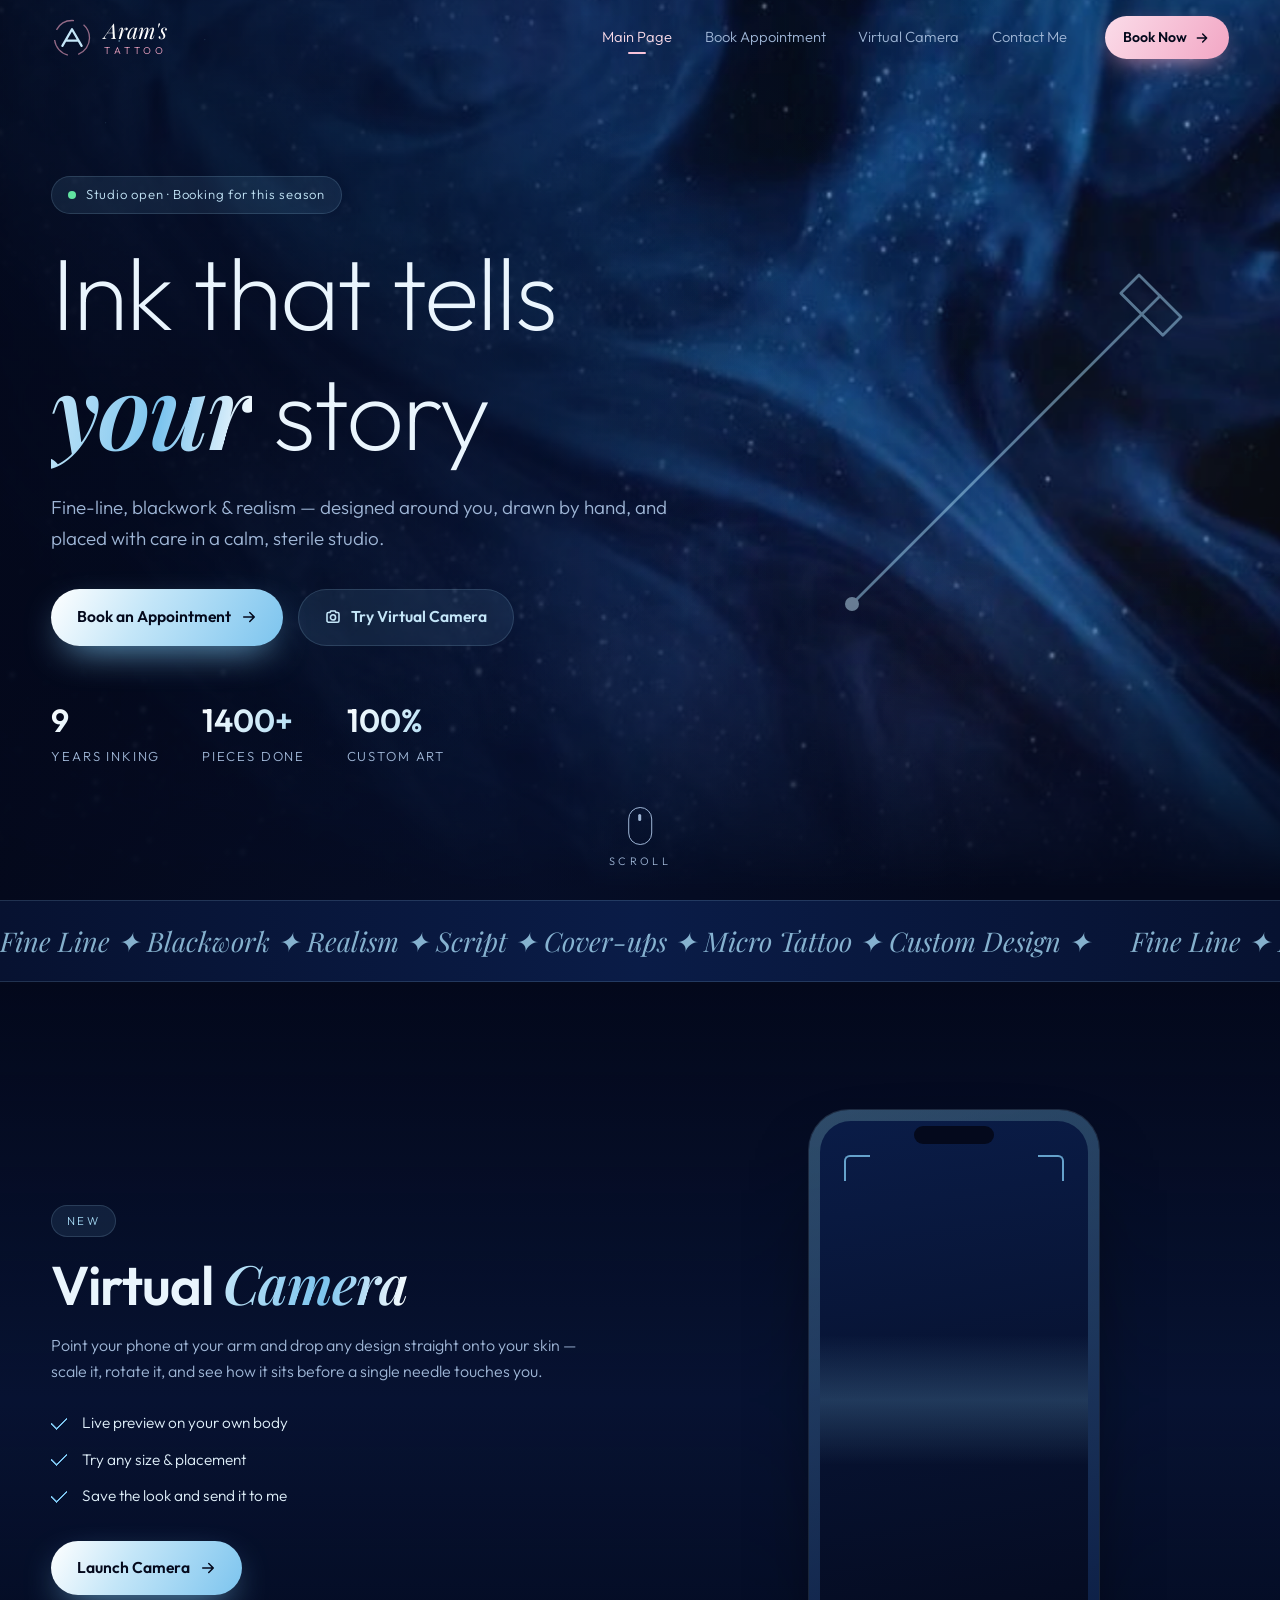
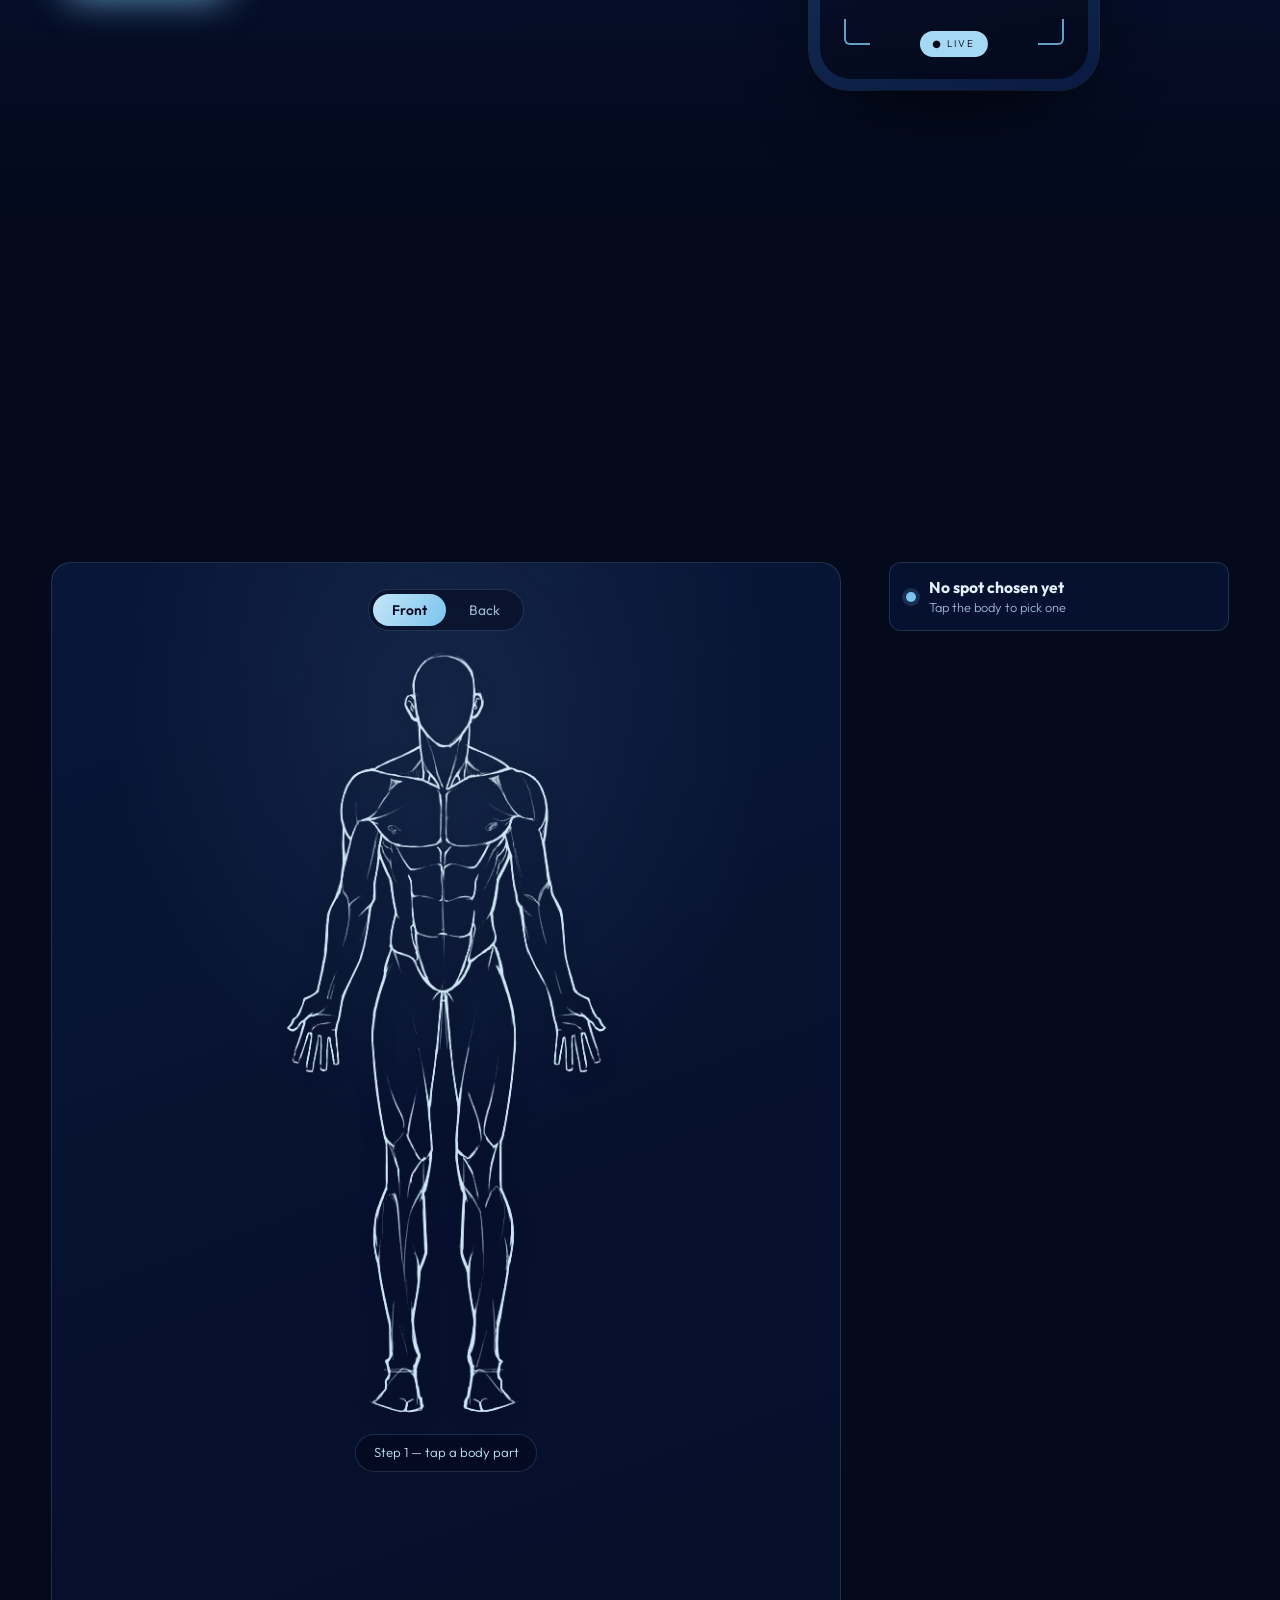
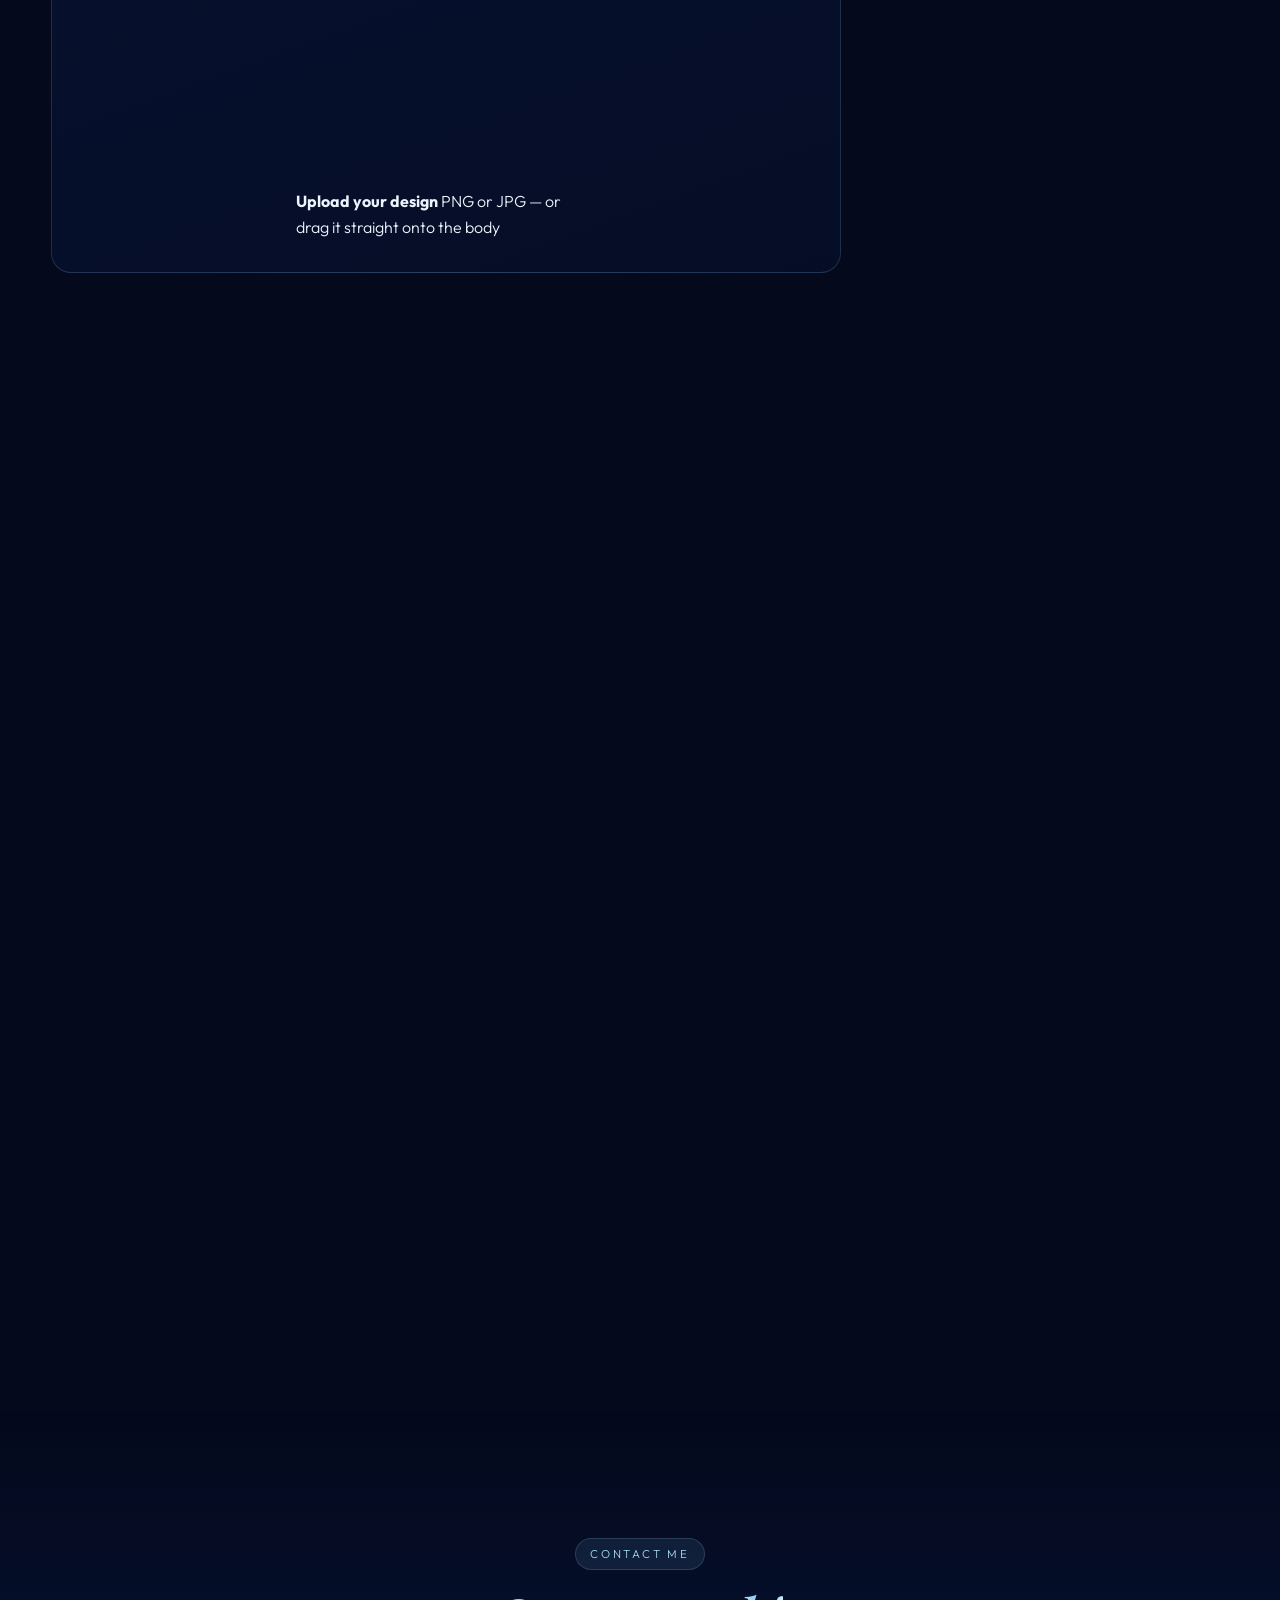
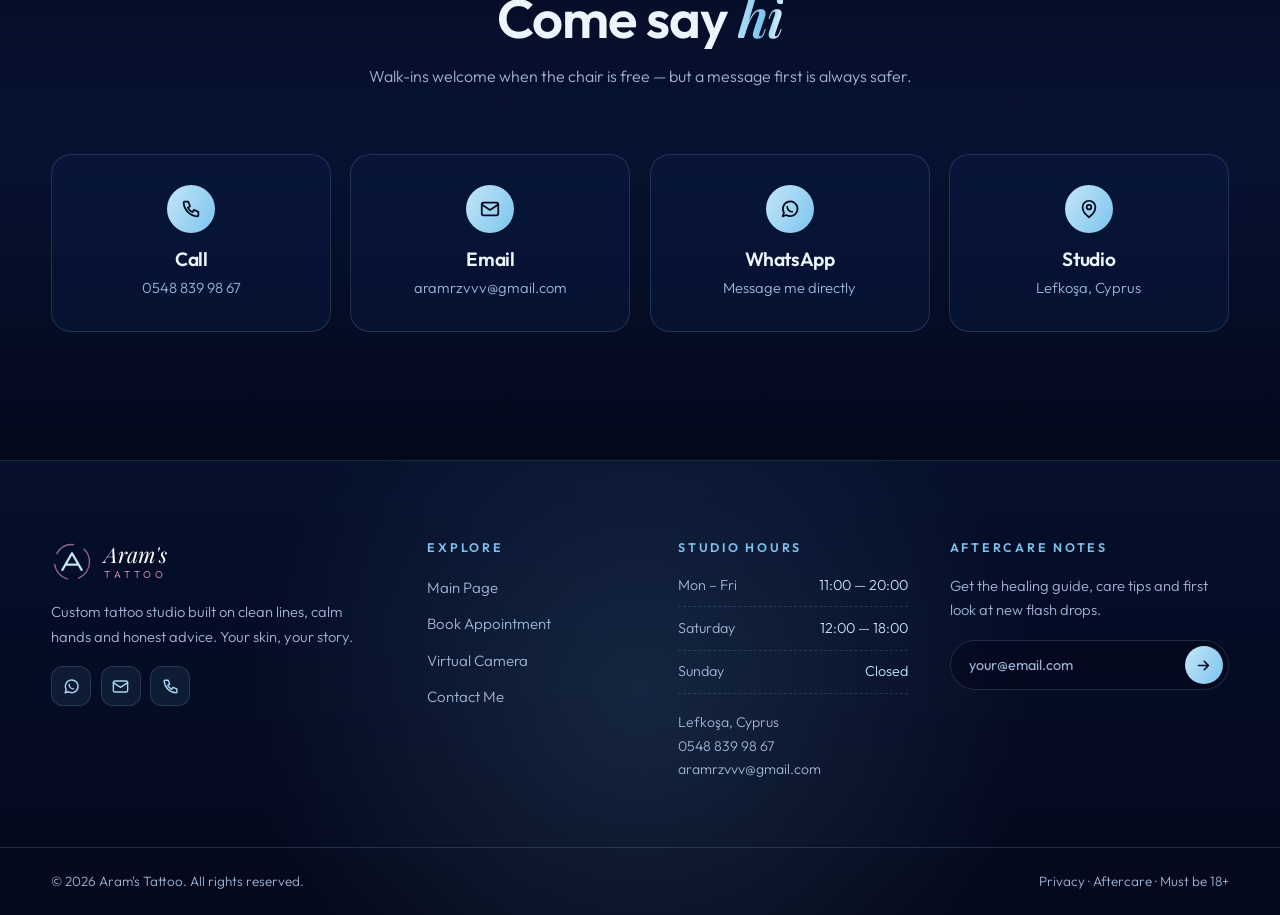
==== commit 84f49aba: "Fix the back view, and tighten the hit areas The view toggle assigned el.hidden on SVG elements. Tha" ====
--- a/index.html
+++ b/index.html
@@ -10,8 +10,8 @@
 <link rel="preconnect" href="https://fonts.gstatic.com" crossorigin>
 <link href="https://fonts.googleapis.com/css2?family=Outfit:wght@200;300;400;600;800&family=Playfair+Display:ital,wght@0,600;1,600&display=swap" rel="stylesheet">
 
-<link rel="stylesheet" href="assets/css/style.css?v=16" />
-<link rel="stylesheet" href="assets/css/bodymap.css?v=16" />
+<link rel="stylesheet" href="assets/css/style.css?v=17" />
+<link rel="stylesheet" href="assets/css/bodymap.css?v=17" />
 
 <!-- reveal-on-scroll only hides content when JS can bring it back -->
 <script>document.documentElement.classList.add('js');</script>
@@ -552,8 +552,8 @@
   <svg viewBox="0 0 24 24" fill="none"><path d="M12 19V5M6 11l6-6 6 6"/></svg>
 </a>
 
-<script src="assets/js/ink.js?v=16"></script>
-<script src="assets/js/bodymap.js?v=16"></script>
-<script src="assets/js/main.js?v=16"></script>
+<script src="assets/js/ink.js?v=17"></script>
+<script src="assets/js/bodymap.js?v=17"></script>
+<script src="assets/js/main.js?v=17"></script>
 </body>
 </html>
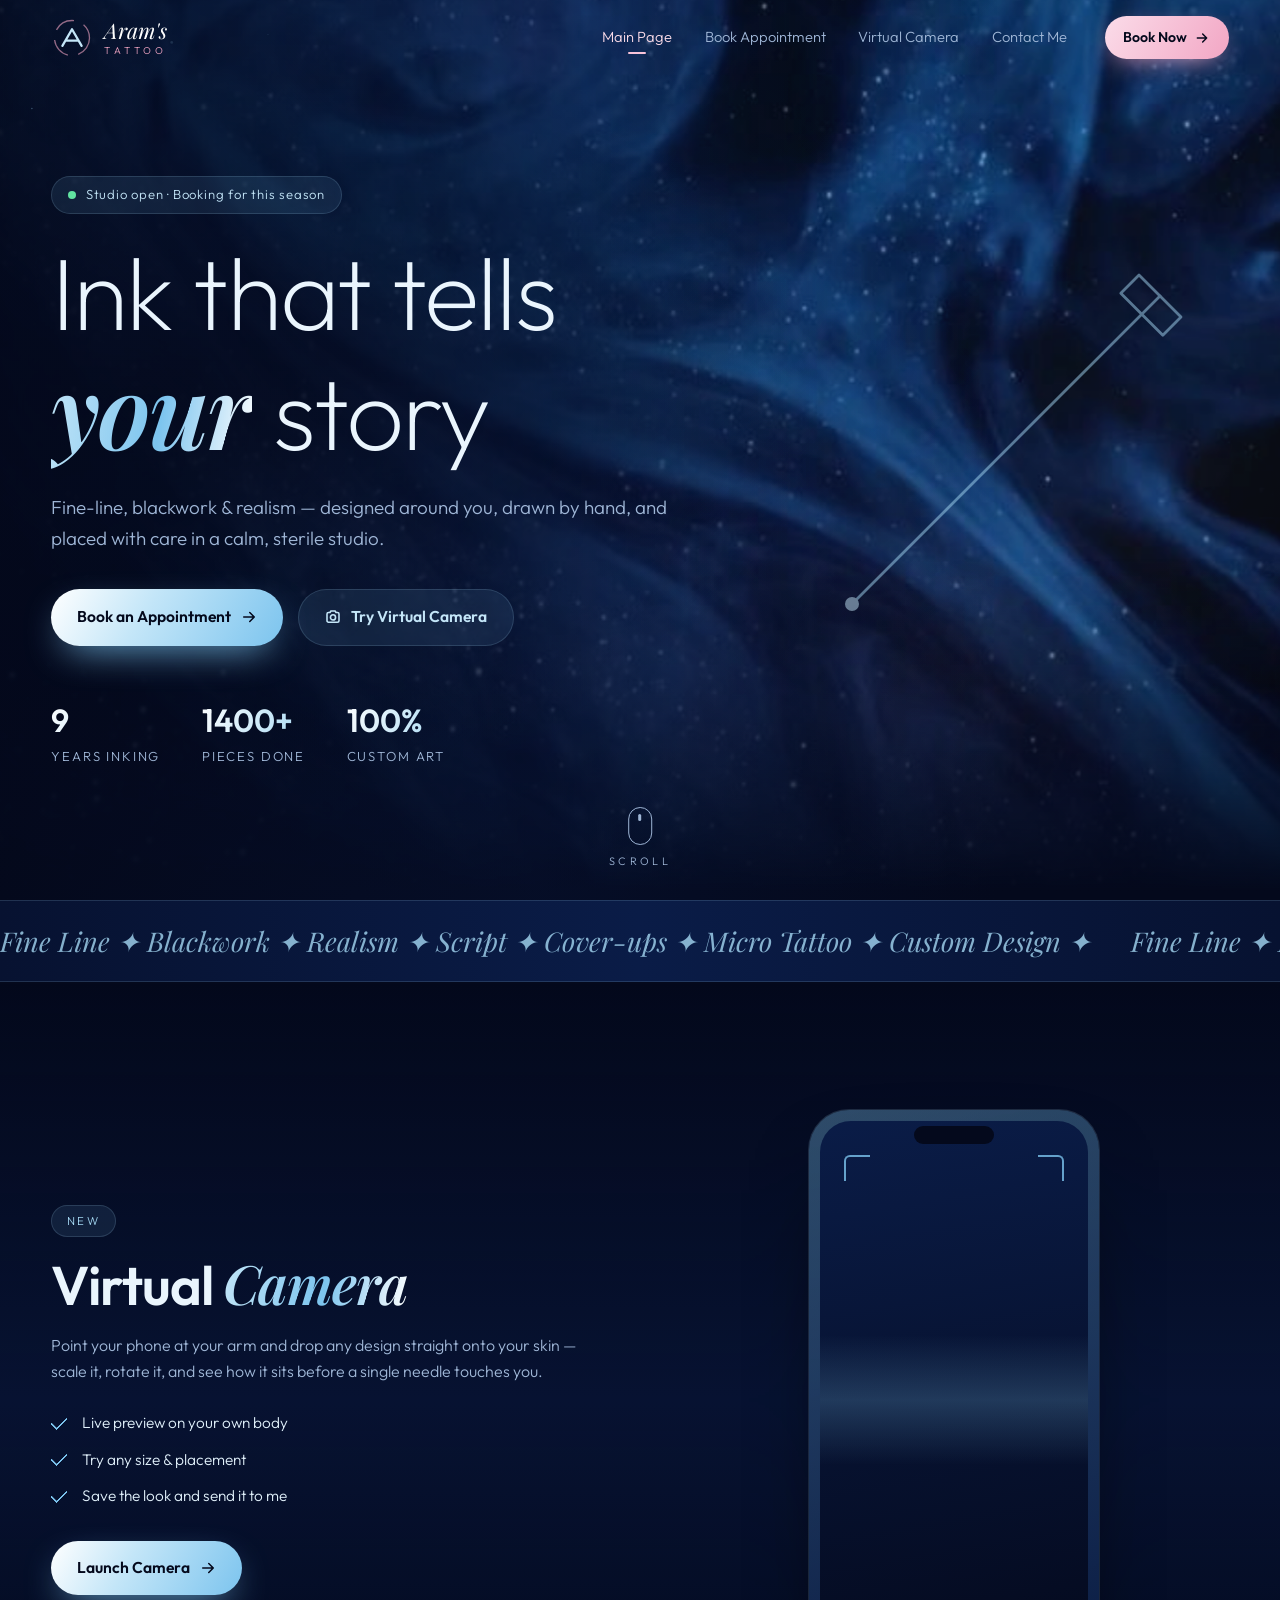
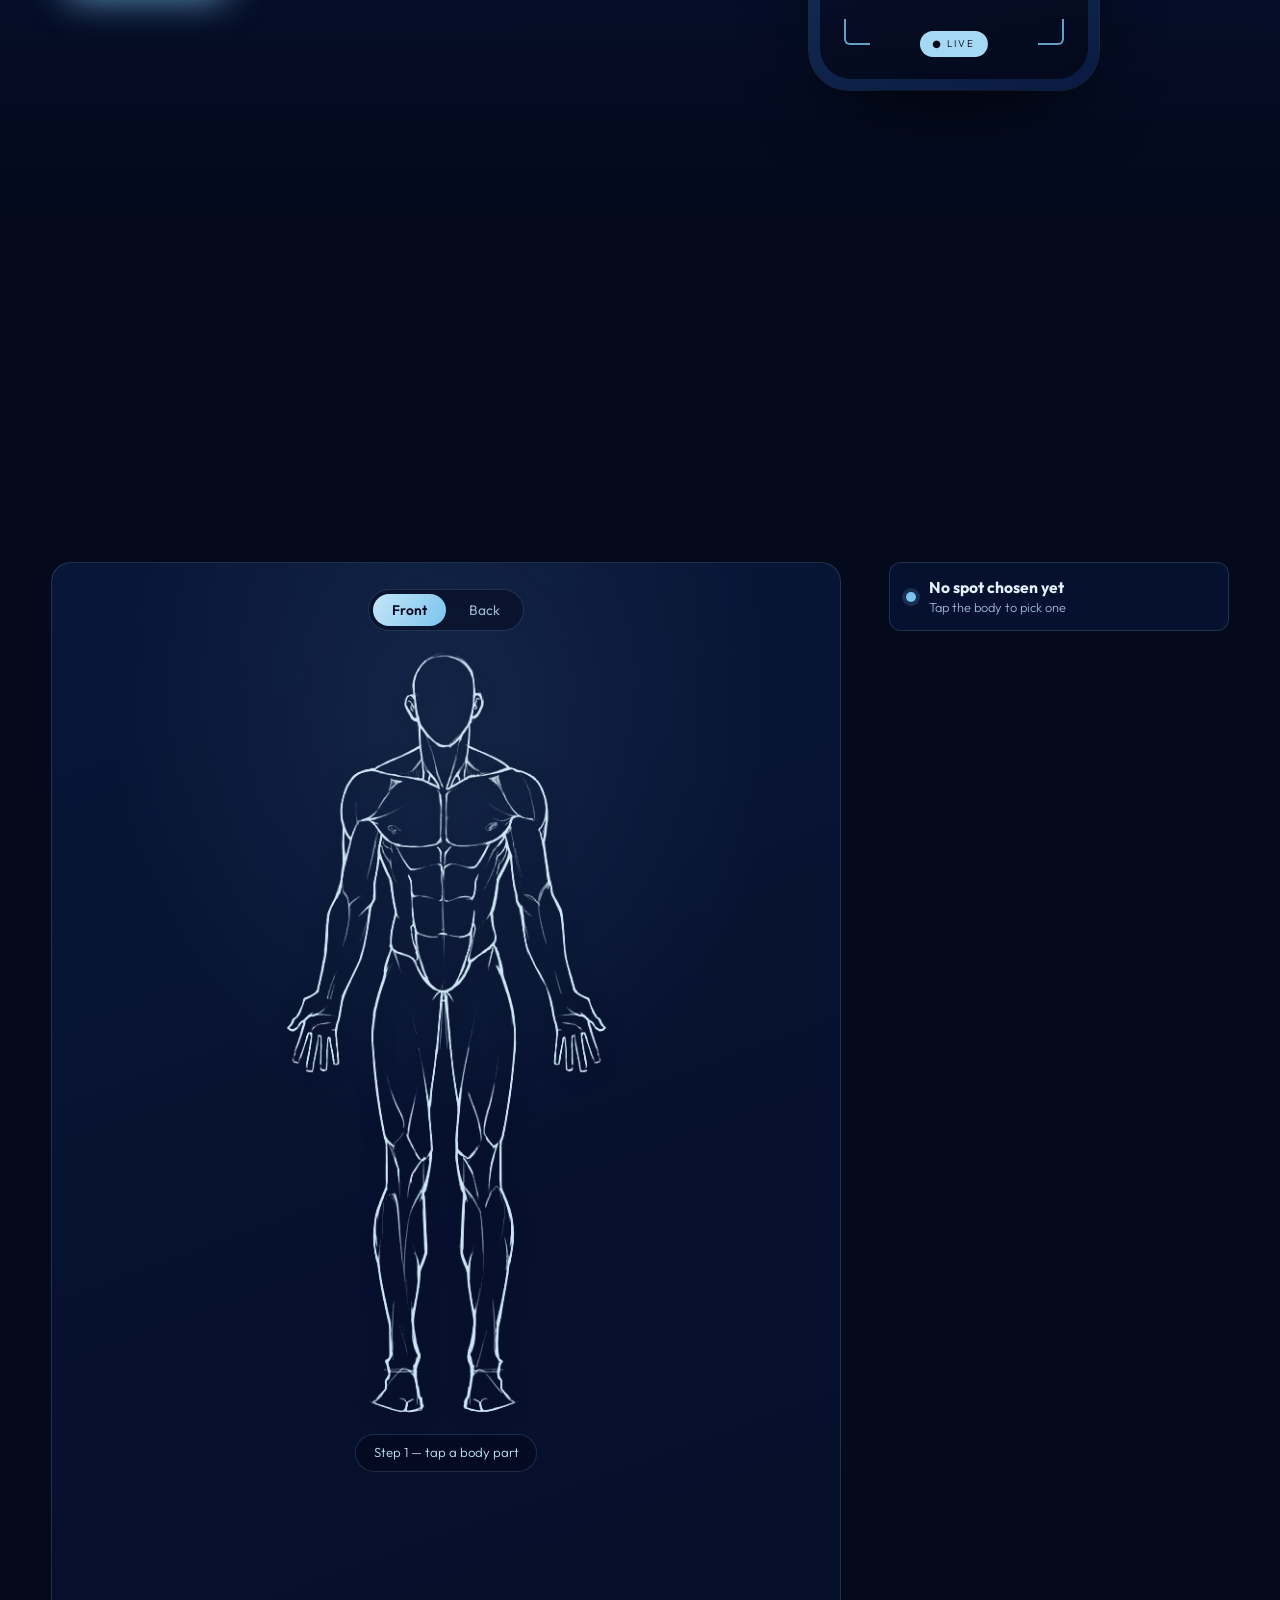
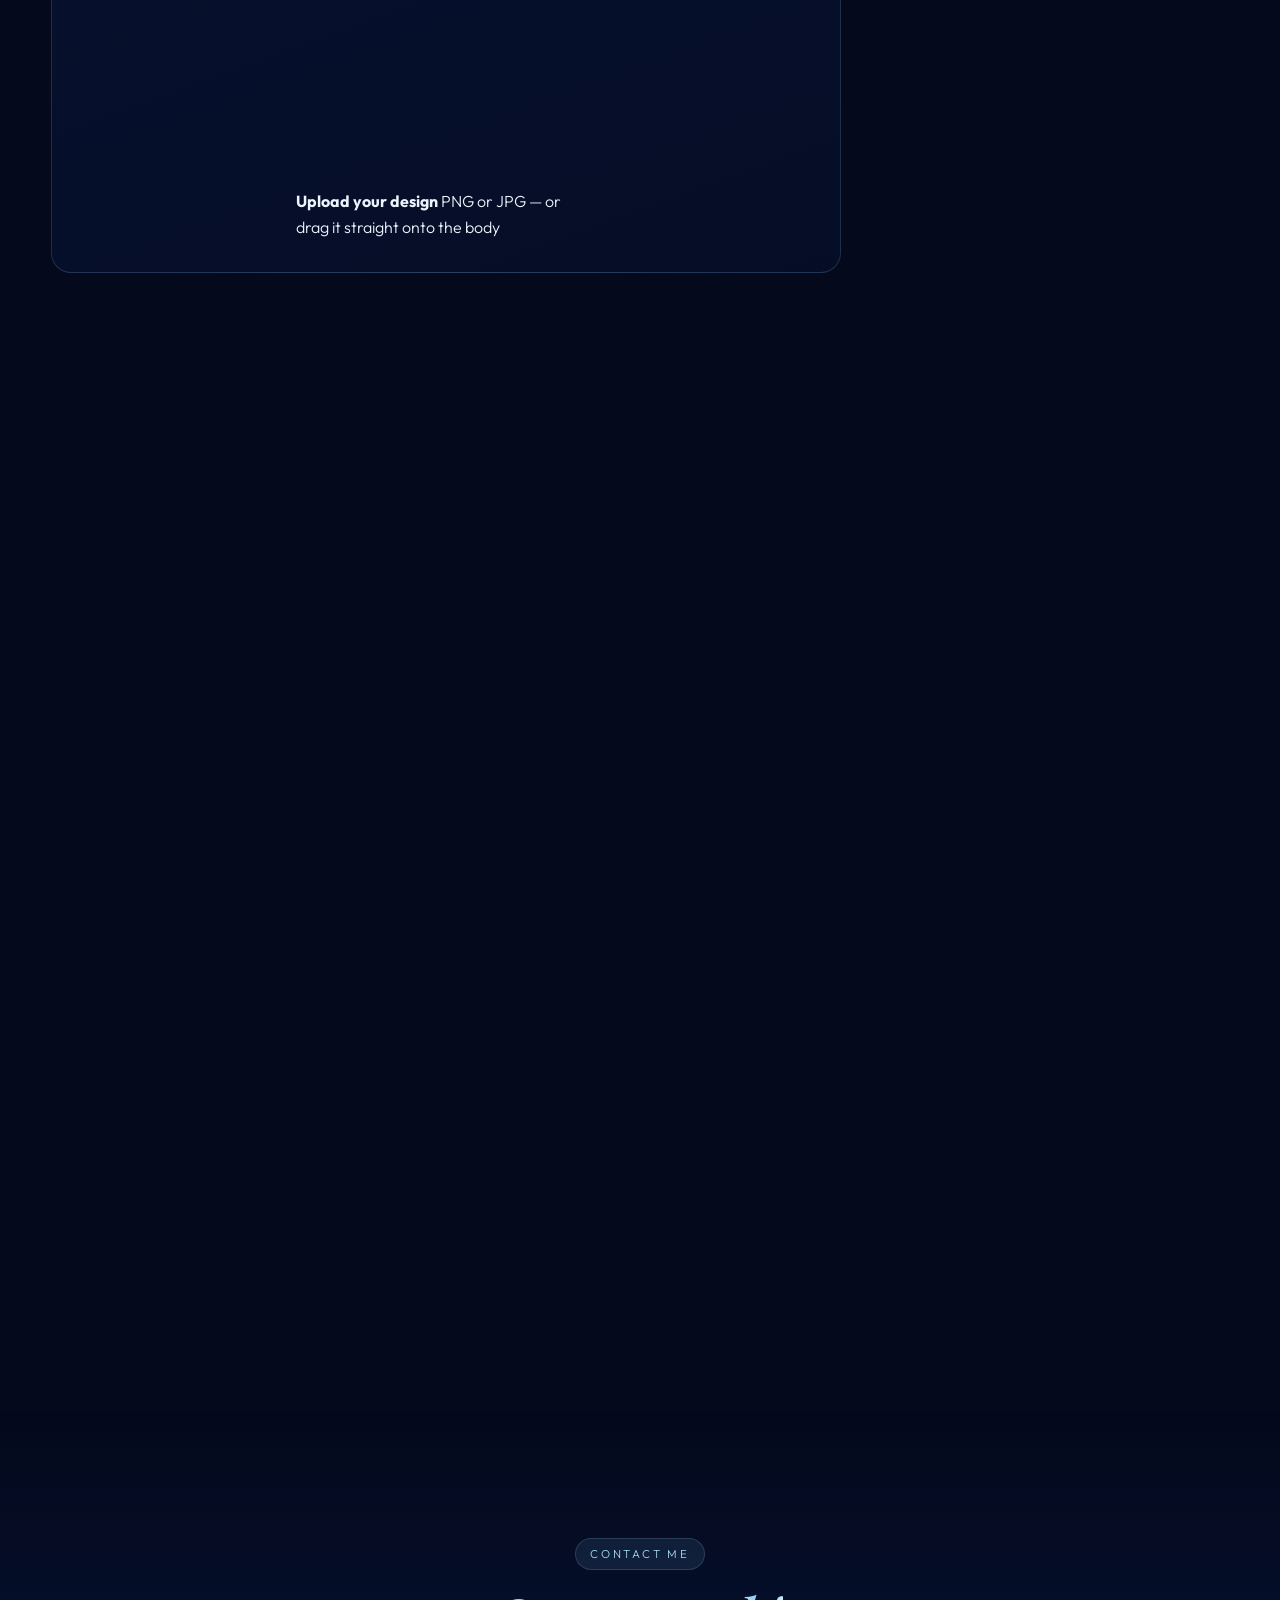
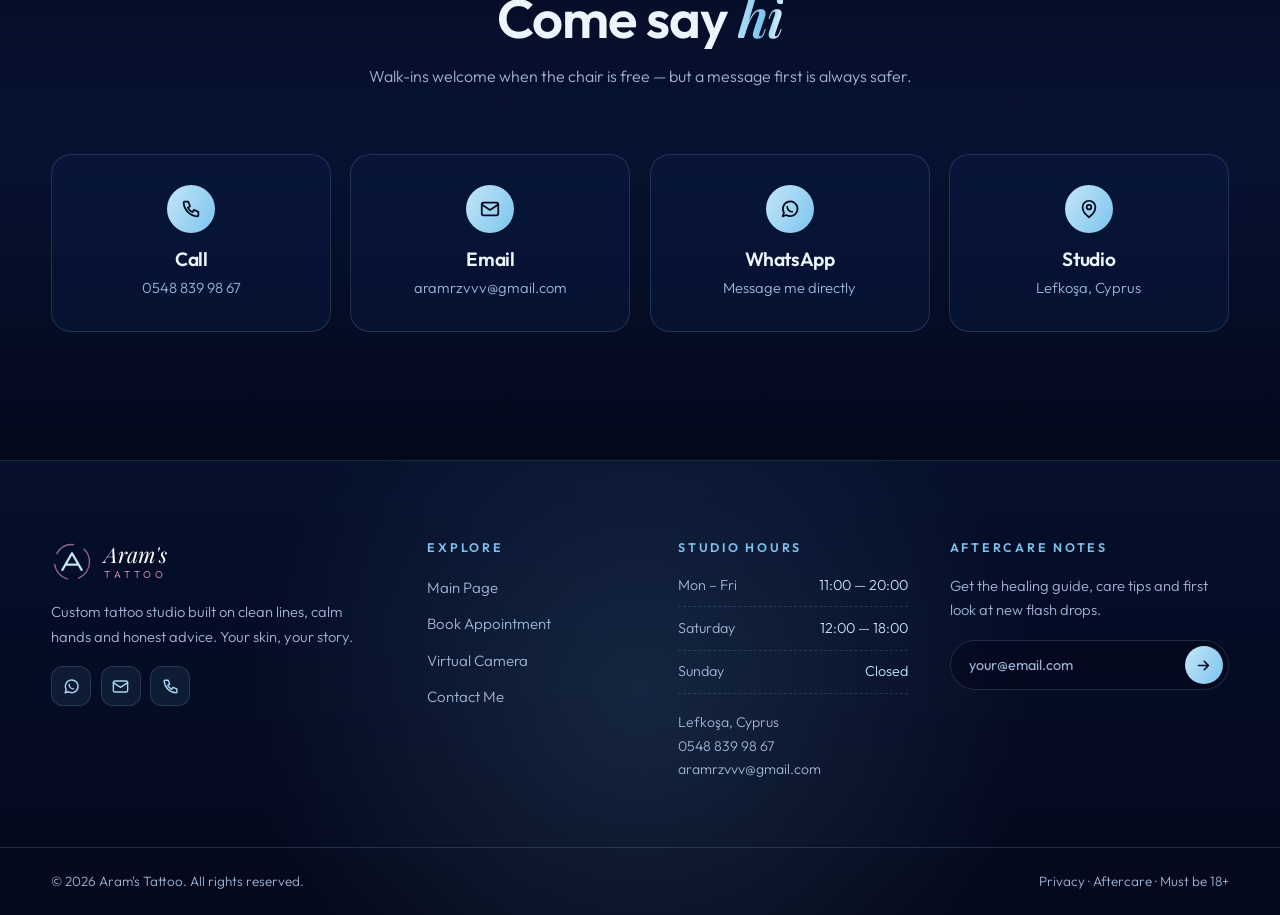
==== commit 5dbedde7: "Add body-type switching, waiting only on the artwork Artwork is now keyed by body type and view, so " ====
--- a/index.html
+++ b/index.html
@@ -10,8 +10,8 @@
 <link rel="preconnect" href="https://fonts.gstatic.com" crossorigin>
 <link href="https://fonts.googleapis.com/css2?family=Outfit:wght@200;300;400;600;800&family=Playfair+Display:ital,wght@0,600;1,600&display=swap" rel="stylesheet">
 
-<link rel="stylesheet" href="assets/css/style.css?v=17" />
-<link rel="stylesheet" href="assets/css/bodymap.css?v=17" />
+<link rel="stylesheet" href="assets/css/style.css?v=18" />
+<link rel="stylesheet" href="assets/css/bodymap.css?v=18" />
 
 <!-- reveal-on-scroll only hides content when JS can bring it back -->
 <script>document.documentElement.classList.add('js');</script>
@@ -205,9 +205,16 @@
 
       <!-- ── the figure ── -->
       <div class="bmap__stage">
-        <div class="bmap__views" role="tablist" aria-label="Body view">
-          <button class="vbtn is-on" data-view="front" role="tab" aria-selected="true">Front</button>
-          <button class="vbtn" data-view="back" role="tab" aria-selected="false">Back</button>
+        <div class="bmap__switches">
+          <!-- shown only once female artwork exists; see bodymap.js -->
+          <div class="bmap__views" id="bmapGender" role="tablist" aria-label="Body type" hidden>
+            <button class="vbtn is-on" data-gender="male" role="tab" aria-selected="true">Male</button>
+            <button class="vbtn" data-gender="female" role="tab" aria-selected="false">Female</button>
+          </div>
+          <div class="bmap__views" role="tablist" aria-label="Body view">
+            <button class="vbtn is-on" data-view="front" role="tab" aria-selected="true">Front</button>
+            <button class="vbtn" data-view="back" role="tab" aria-selected="false">Back</button>
+          </div>
         </div>
 
         <svg class="bmap__svg" id="bodySvg" viewBox="0 0 343 801"
@@ -236,9 +243,9 @@
           </defs>
 
           <!-- the drawing itself; the regions above are laid over it -->
-          <image id="artFront" href="assets/img/body-front.png"
+          <image id="artFront" href="assets/img/body-male-front.png"
                  x="0" y="0" width="343" height="801" pointer-events="none"/>
-          <image id="artBack"  href="assets/img/body-back.png" hidden
+          <image id="artBack"  href="assets/img/body-male-back.png" hidden
                  x="0" y="5" width="343" height="791" pointer-events="none"/>
 
           <!-- FRONT.  The figure's own left is on the viewer's right. -->
@@ -552,8 +559,8 @@
   <svg viewBox="0 0 24 24" fill="none"><path d="M12 19V5M6 11l6-6 6 6"/></svg>
 </a>
 
-<script src="assets/js/ink.js?v=17"></script>
-<script src="assets/js/bodymap.js?v=17"></script>
-<script src="assets/js/main.js?v=17"></script>
+<script src="assets/js/ink.js?v=18"></script>
+<script src="assets/js/bodymap.js?v=18"></script>
+<script src="assets/js/main.js?v=18"></script>
 </body>
 </html>
--- a/assets/css/bodymap.css
+++ b/assets/css/bodymap.css
@@ -18,6 +18,7 @@
     linear-gradient(160deg,rgba(15,42,99,.4),rgba(7,18,49,.5));
 }
 
+.bmap__switches{display:flex;flex-wrap:wrap;gap:.5rem;justify-content:center}
 .bmap__views{
   display:inline-flex;gap:.25rem;padding:.25rem;border-radius:999px;
   background:rgba(4,9,28,.5);border:1px solid var(--line);
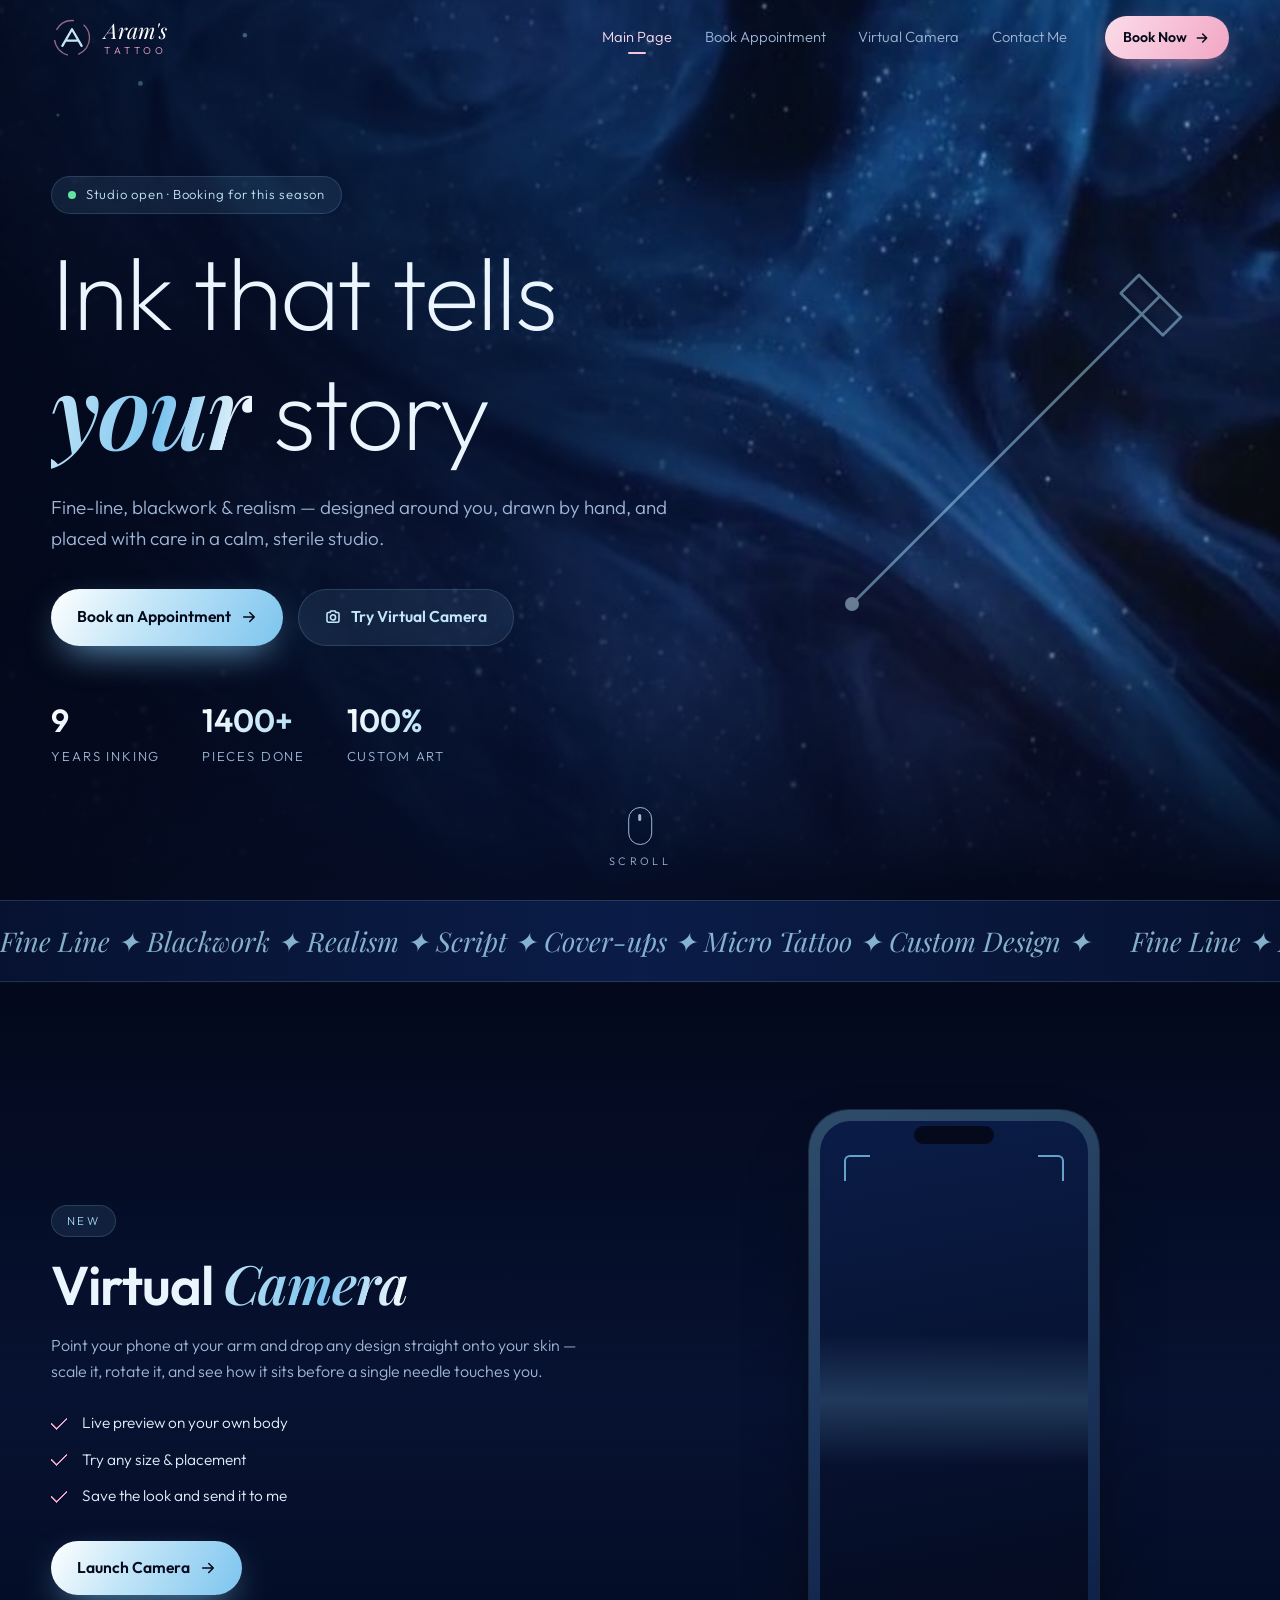
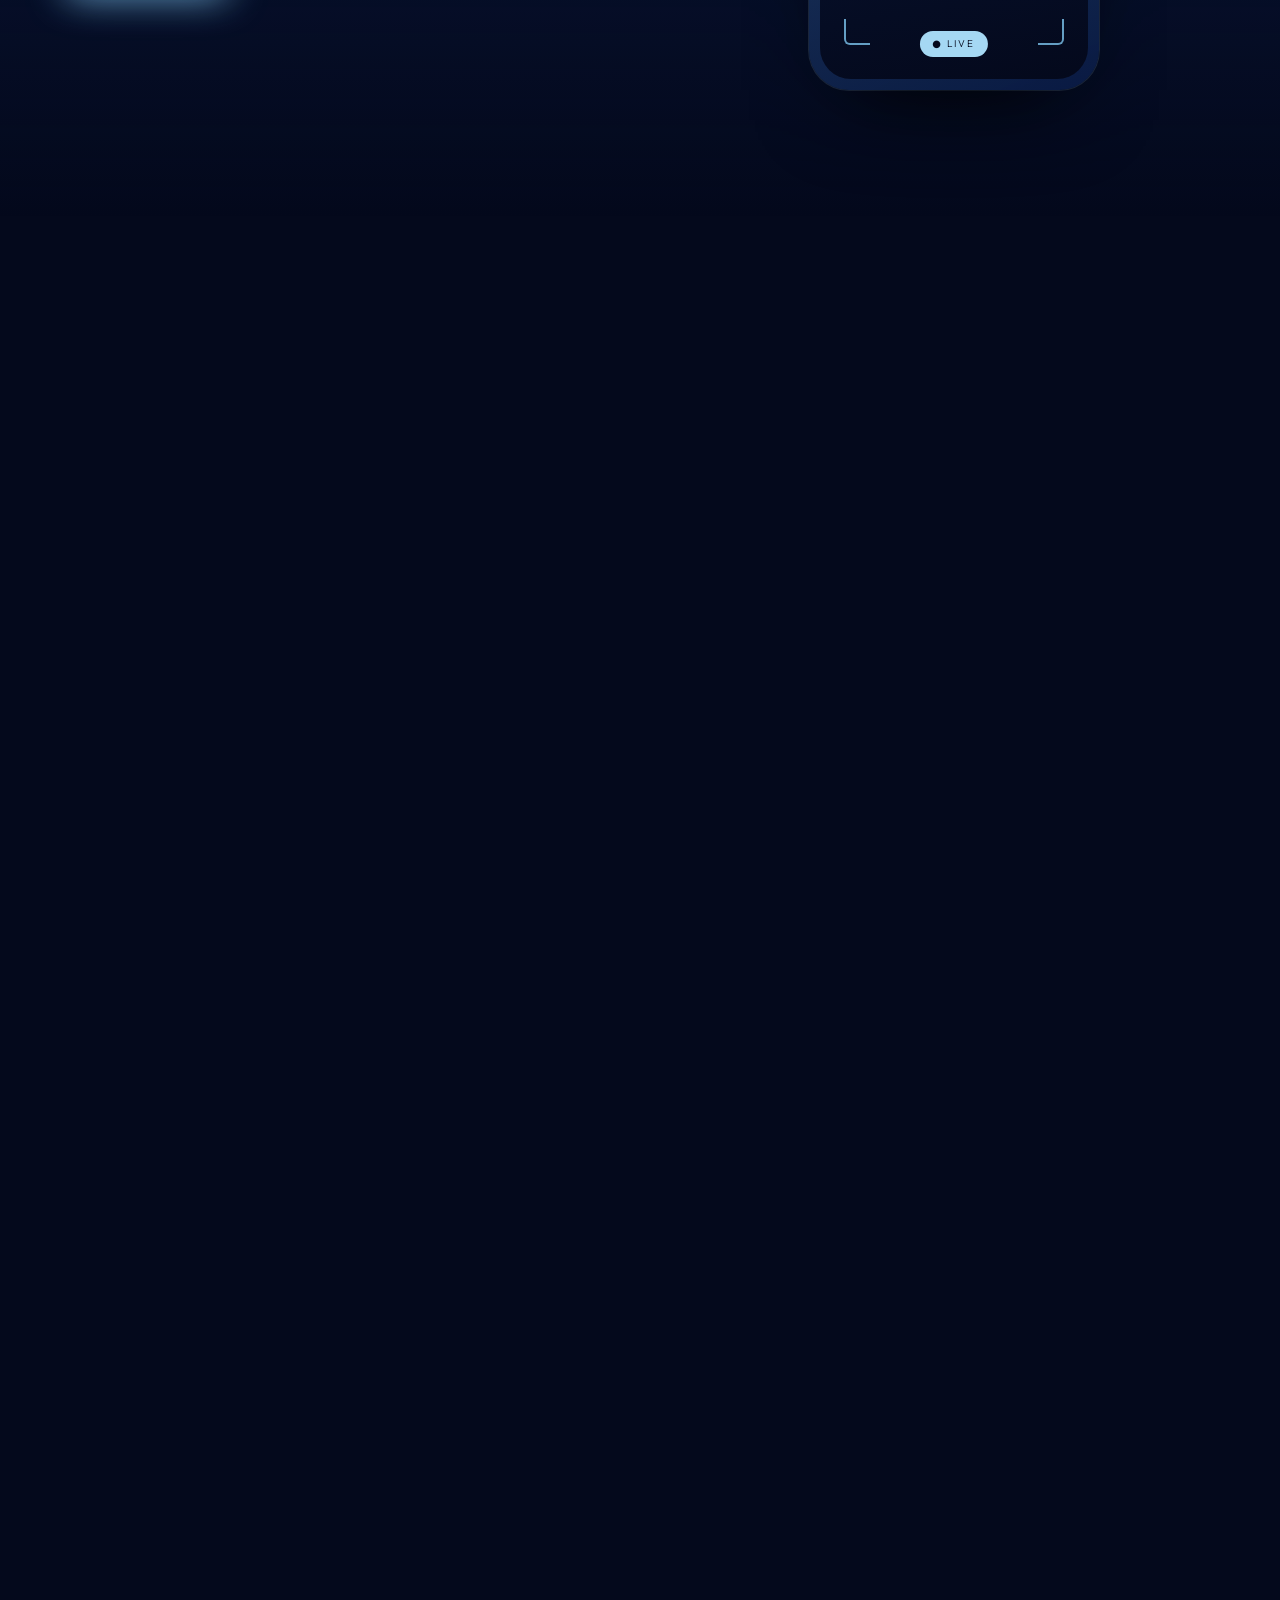
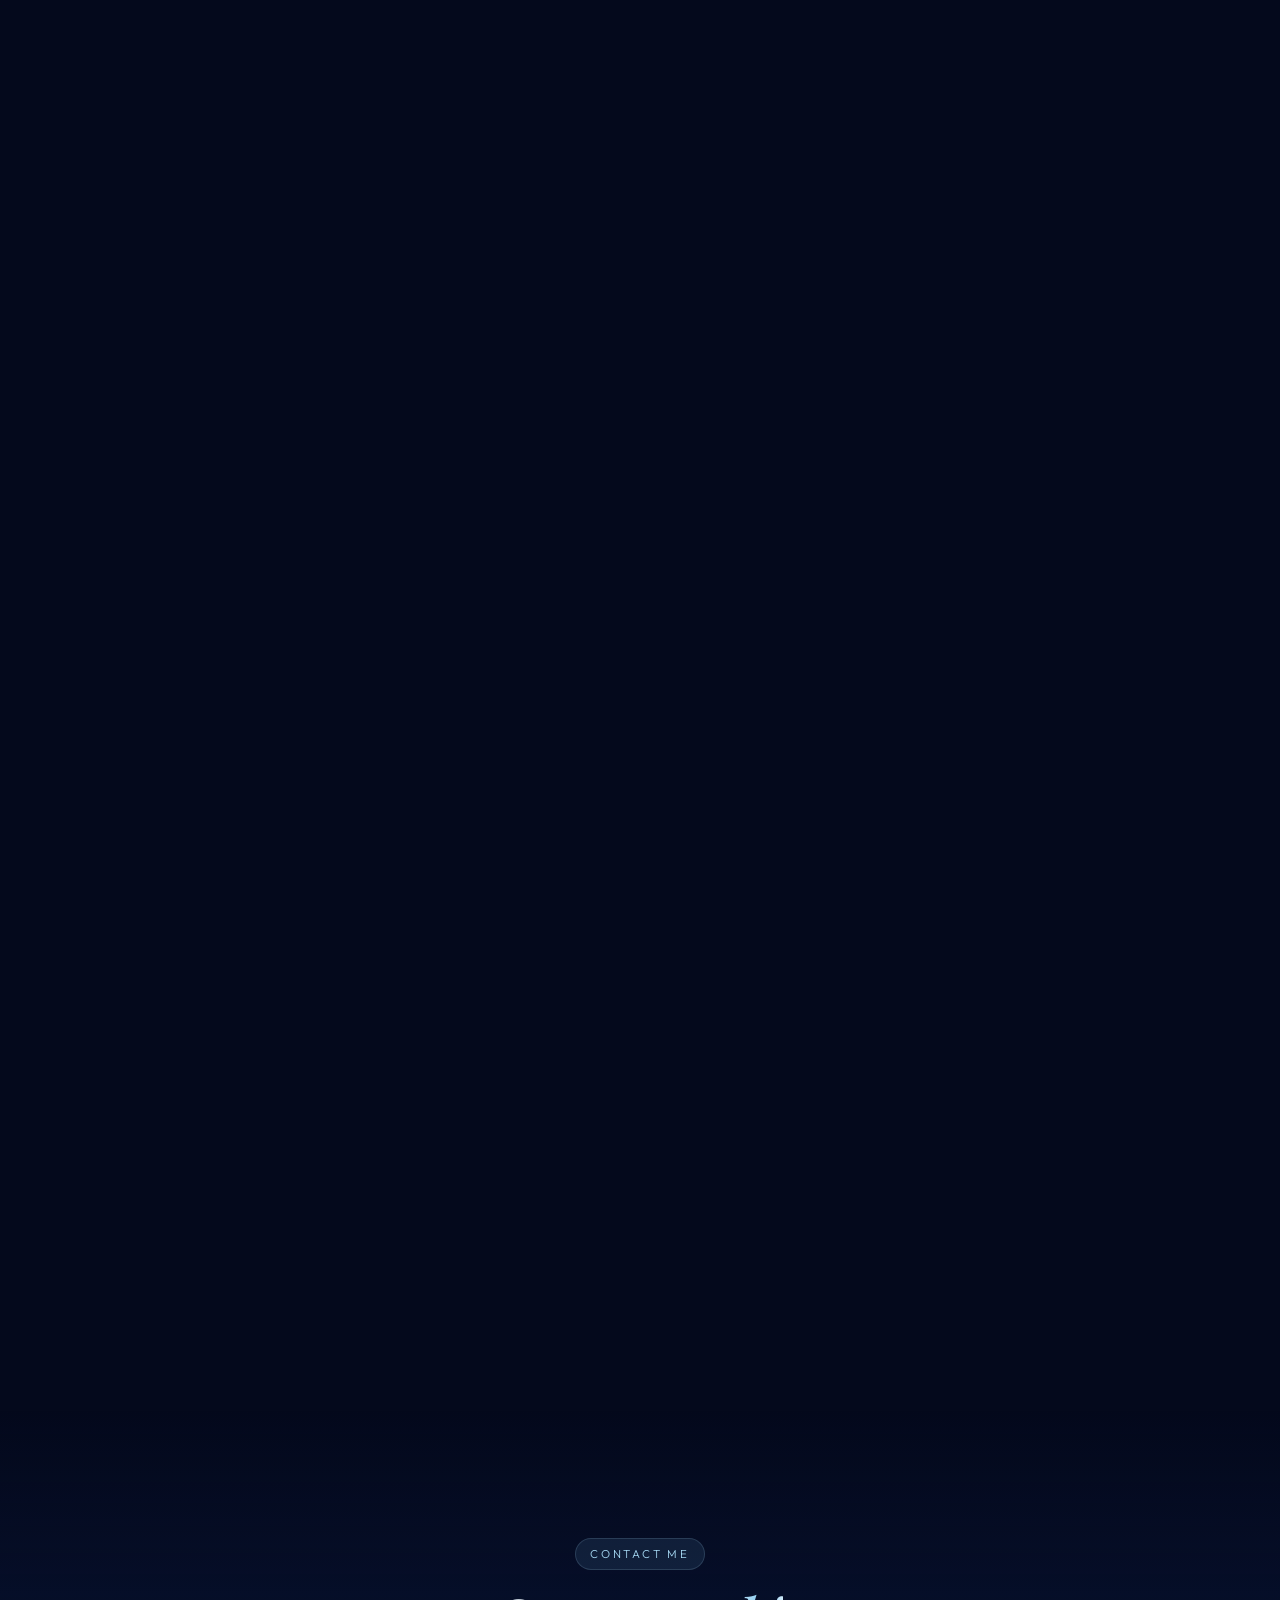
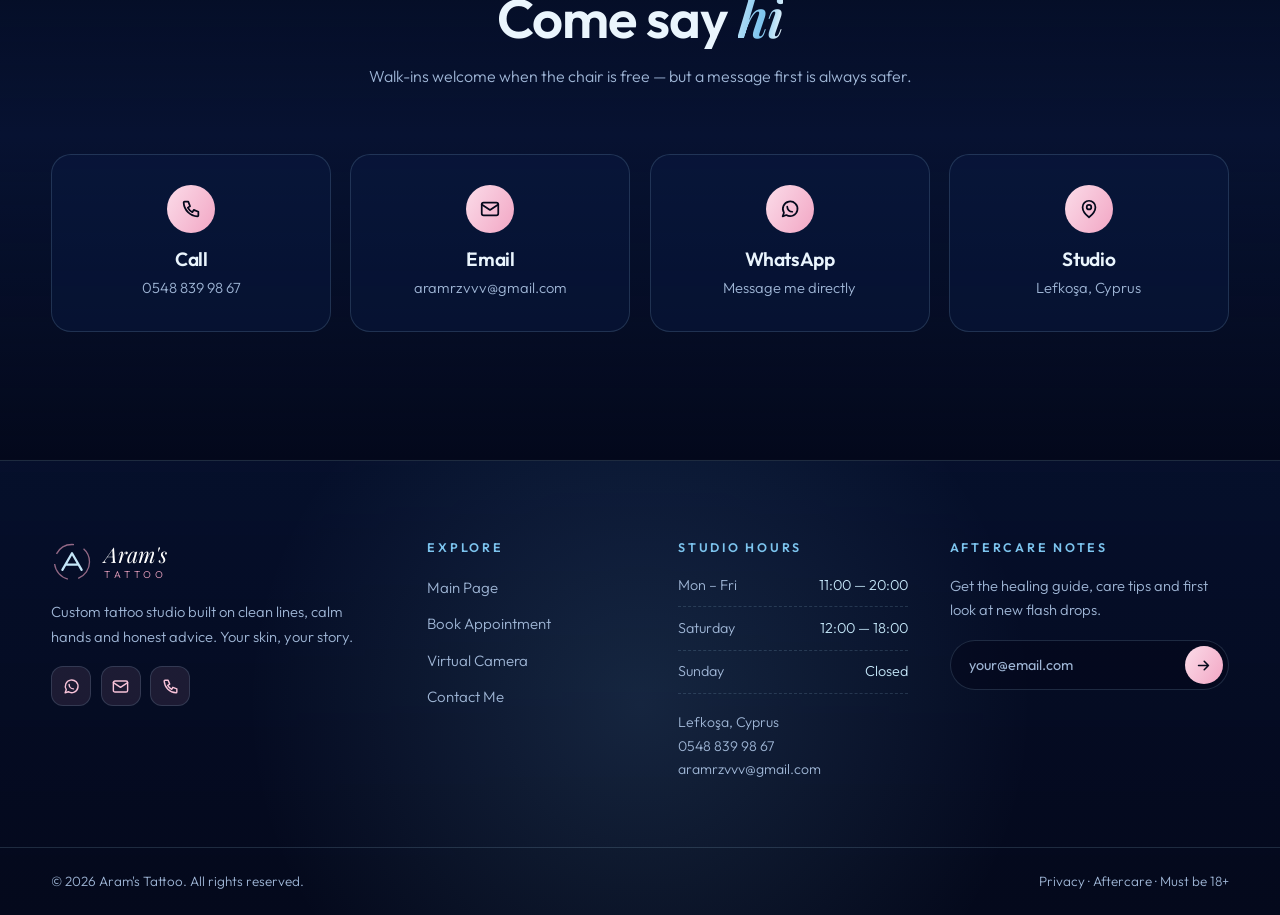
==== commit 55348f0d: "Icons move to baby pink Contact cards, footer socials, newsletter send, back-to-top, tick marks, cam" ====
--- a/index.html
+++ b/index.html
@@ -10,8 +10,8 @@
 <link rel="preconnect" href="https://fonts.gstatic.com" crossorigin>
 <link href="https://fonts.googleapis.com/css2?family=Outfit:wght@200;300;400;600;800&family=Playfair+Display:ital,wght@0,600;1,600&display=swap" rel="stylesheet">
 
-<link rel="stylesheet" href="assets/css/style.css?v=18" />
-<link rel="stylesheet" href="assets/css/bodymap.css?v=18" />
+<link rel="stylesheet" href="assets/css/style.css?v=19" />
+<link rel="stylesheet" href="assets/css/bodymap.css?v=19" />
 
 <!-- reveal-on-scroll only hides content when JS can bring it back -->
 <script>document.documentElement.classList.add('js');</script>
@@ -559,8 +559,8 @@
   <svg viewBox="0 0 24 24" fill="none"><path d="M12 19V5M6 11l6-6 6 6"/></svg>
 </a>
 
-<script src="assets/js/ink.js?v=18"></script>
-<script src="assets/js/bodymap.js?v=18"></script>
-<script src="assets/js/main.js?v=18"></script>
+<script src="assets/js/ink.js?v=19"></script>
+<script src="assets/js/bodymap.js?v=19"></script>
+<script src="assets/js/main.js?v=19"></script>
 </body>
 </html>
--- a/assets/css/style.css
+++ b/assets/css/style.css
@@ -480,11 +480,11 @@
 
 .card__icon{
   width:52px;height:52px;margin-bottom:1.3rem;border-radius:15px;
-  display:grid;place-items:center;color:var(--baby-300);
-  background:rgba(124,196,238,.1);border:1px solid var(--line);
+  display:grid;place-items:center;color:var(--pink-300);
+  background:rgba(242,166,196,.12);border:1px solid var(--line);
   transition:transform .45s var(--ease),background .45s;
 }
-.card:hover .card__icon{transform:rotate(-8deg) scale(1.1);background:rgba(124,196,238,.2)}
+.card:hover .card__icon{transform:rotate(-8deg) scale(1.1);background:rgba(242,166,196,.22)}
 .card__icon svg{width:25px;height:25px;stroke:currentColor;stroke-width:1.7;
   stroke-linecap:round;stroke-linejoin:round;fill:none}
 .card p{color:var(--muted);font-size:.94rem;margin:.6rem 0 1.2rem}
@@ -502,7 +502,7 @@
 .ticks li{position:relative;padding-left:1.9rem;color:var(--baby-100);font-size:.96rem}
 .ticks li::before{
   content:"";position:absolute;left:0;top:.42em;width:16px;height:9px;
-  border-left:2px solid var(--baby-400);border-bottom:2px solid var(--baby-400);
+  border-left:2px solid var(--pink-400);border-bottom:2px solid var(--pink-400);
   transform:rotate(-45deg);border-radius:1px;
 }
 
@@ -632,7 +632,7 @@
 .contact-card__icon{
   width:48px;height:48px;margin:0 auto 1rem;border-radius:50%;
   display:grid;place-items:center;color:var(--navy-950);
-  background:linear-gradient(120deg,var(--baby-200),var(--baby-400));
+  background:linear-gradient(120deg,var(--pink-200),var(--pink-400));
   transition:transform .4s var(--ease);
 }
 .contact-card:hover .contact-card__icon{transform:scale(1.12) rotate(6deg)}
@@ -680,11 +680,11 @@
 .socials{display:flex;gap:.6rem}
 .socials a{
   width:40px;height:40px;border-radius:12px;display:grid;place-items:center;
-  color:var(--baby-300);background:rgba(124,196,238,.08);border:1px solid var(--line);
+  color:var(--pink-300);background:rgba(242,166,196,.1);border:1px solid var(--line);
   transition:transform .35s var(--ease),background .35s,color .35s;
 }
 .socials a:hover{transform:translateY(-4px) rotate(-6deg);
-  background:linear-gradient(120deg,var(--baby-200),var(--baby-400));color:var(--navy-950)}
+  background:linear-gradient(120deg,var(--pink-200),var(--pink-400));color:var(--navy-950)}
 .socials svg{width:19px;height:19px;stroke:currentColor;stroke-width:1.8;
   stroke-linecap:round;stroke-linejoin:round;fill:none}
 
@@ -698,7 +698,7 @@
 .subscribe button{
   width:38px;height:38px;flex:none;border:0;border-radius:50%;cursor:pointer;
   display:grid;place-items:center;color:var(--navy-950);
-  background:linear-gradient(120deg,var(--baby-200),var(--baby-400));
+  background:linear-gradient(120deg,var(--pink-200),var(--pink-400));
   transition:transform .3s var(--ease);
 }
 .subscribe button:hover{transform:scale(1.1) rotate(8deg)}
@@ -718,8 +718,8 @@
 .to-top{
   position:fixed;right:1.4rem;bottom:1.4rem;z-index:90;
   width:46px;height:46px;border-radius:50%;display:grid;place-items:center;
-  color:var(--navy-950);background:linear-gradient(120deg,var(--baby-200),var(--baby-400));
-  box-shadow:0 12px 30px -12px var(--baby-400);
+  color:var(--navy-950);background:linear-gradient(120deg,var(--pink-200),var(--pink-400));
+  box-shadow:0 12px 30px -12px var(--pink-400);
   opacity:0;visibility:hidden;transform:translateY(14px);
   transition:all .4s var(--ease);
 }
--- a/assets/css/bodymap.css
+++ b/assets/css/bodymap.css
@@ -111,7 +111,7 @@
 .bmap__chosen span{font-size:.8rem;color:var(--muted)}
 .bmap__dot{
   width:10px;height:10px;flex:none;border-radius:50%;
-  background:var(--baby-400);box-shadow:0 0 0 4px rgba(124,196,238,.16);
+  background:var(--pink-400);box-shadow:0 0 0 4px rgba(242,166,196,.18);
 }
 
 .drop--sm{padding:1.1rem 1rem}
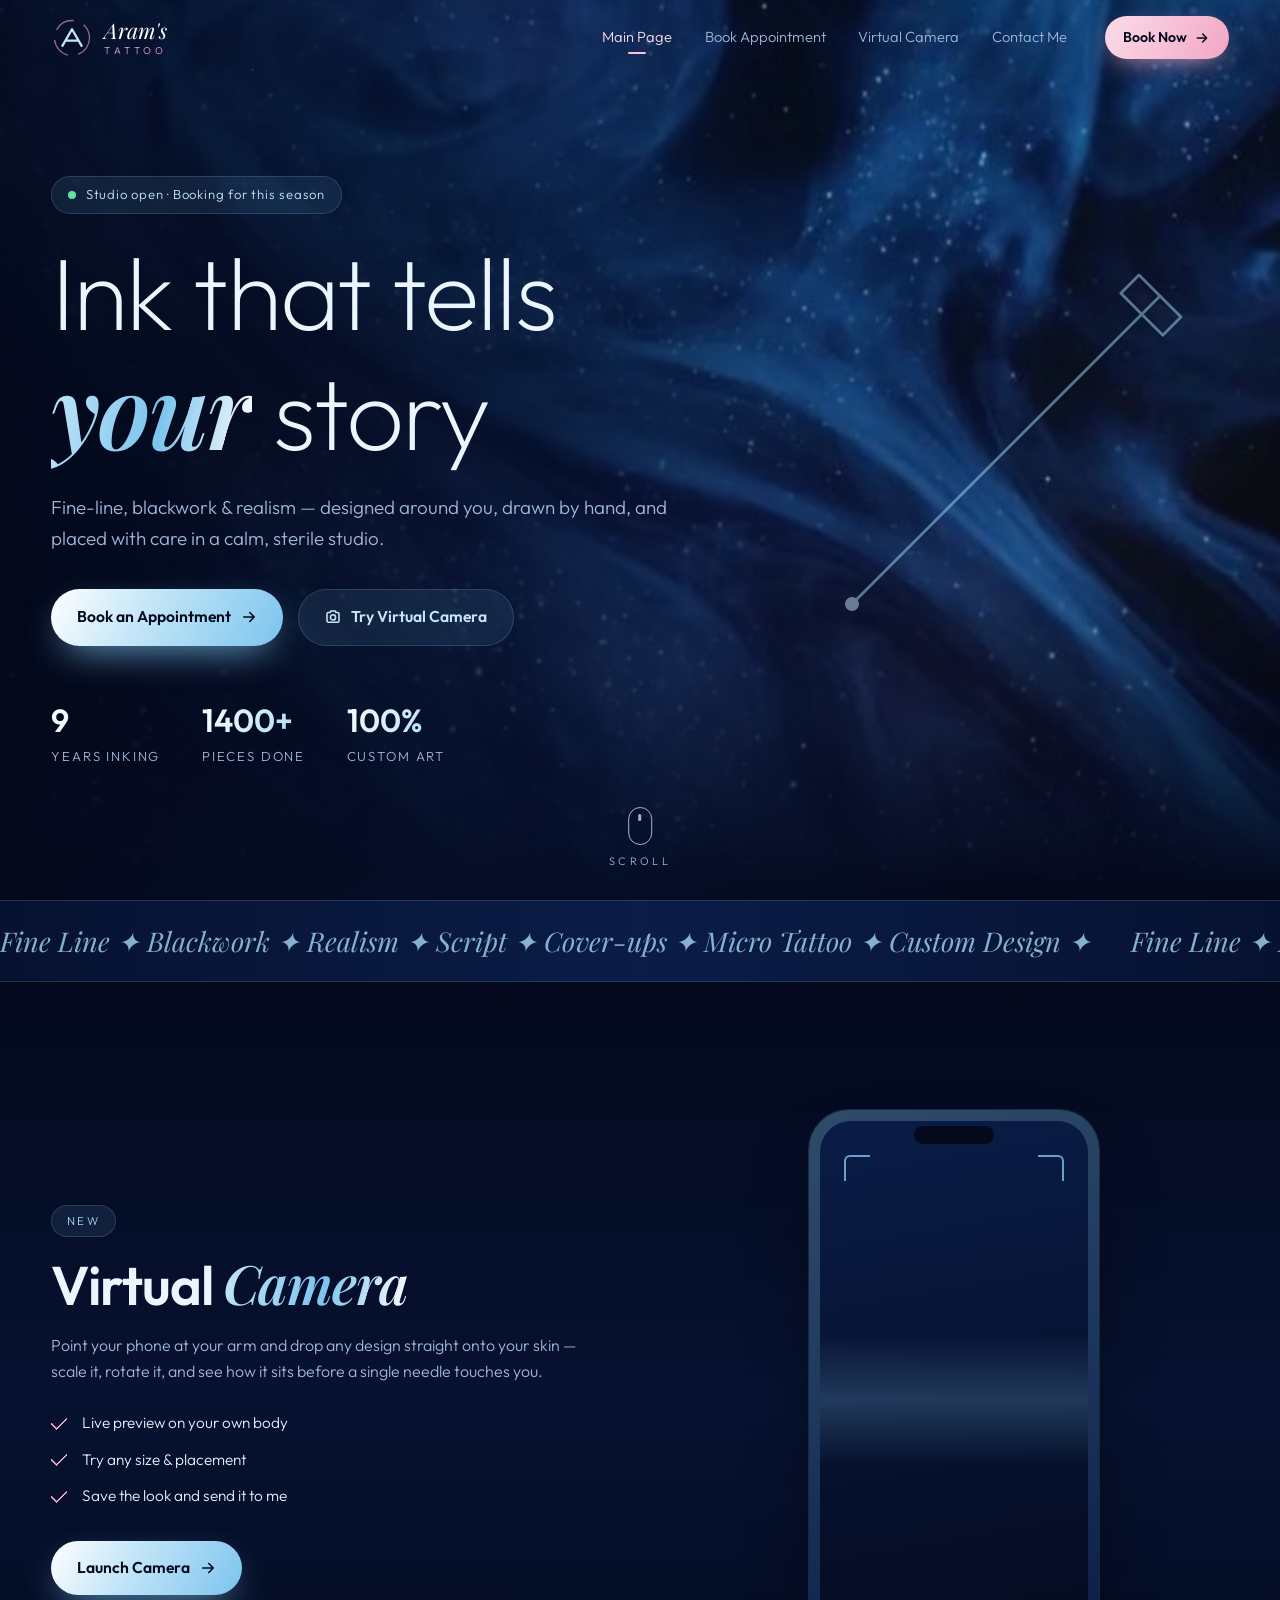
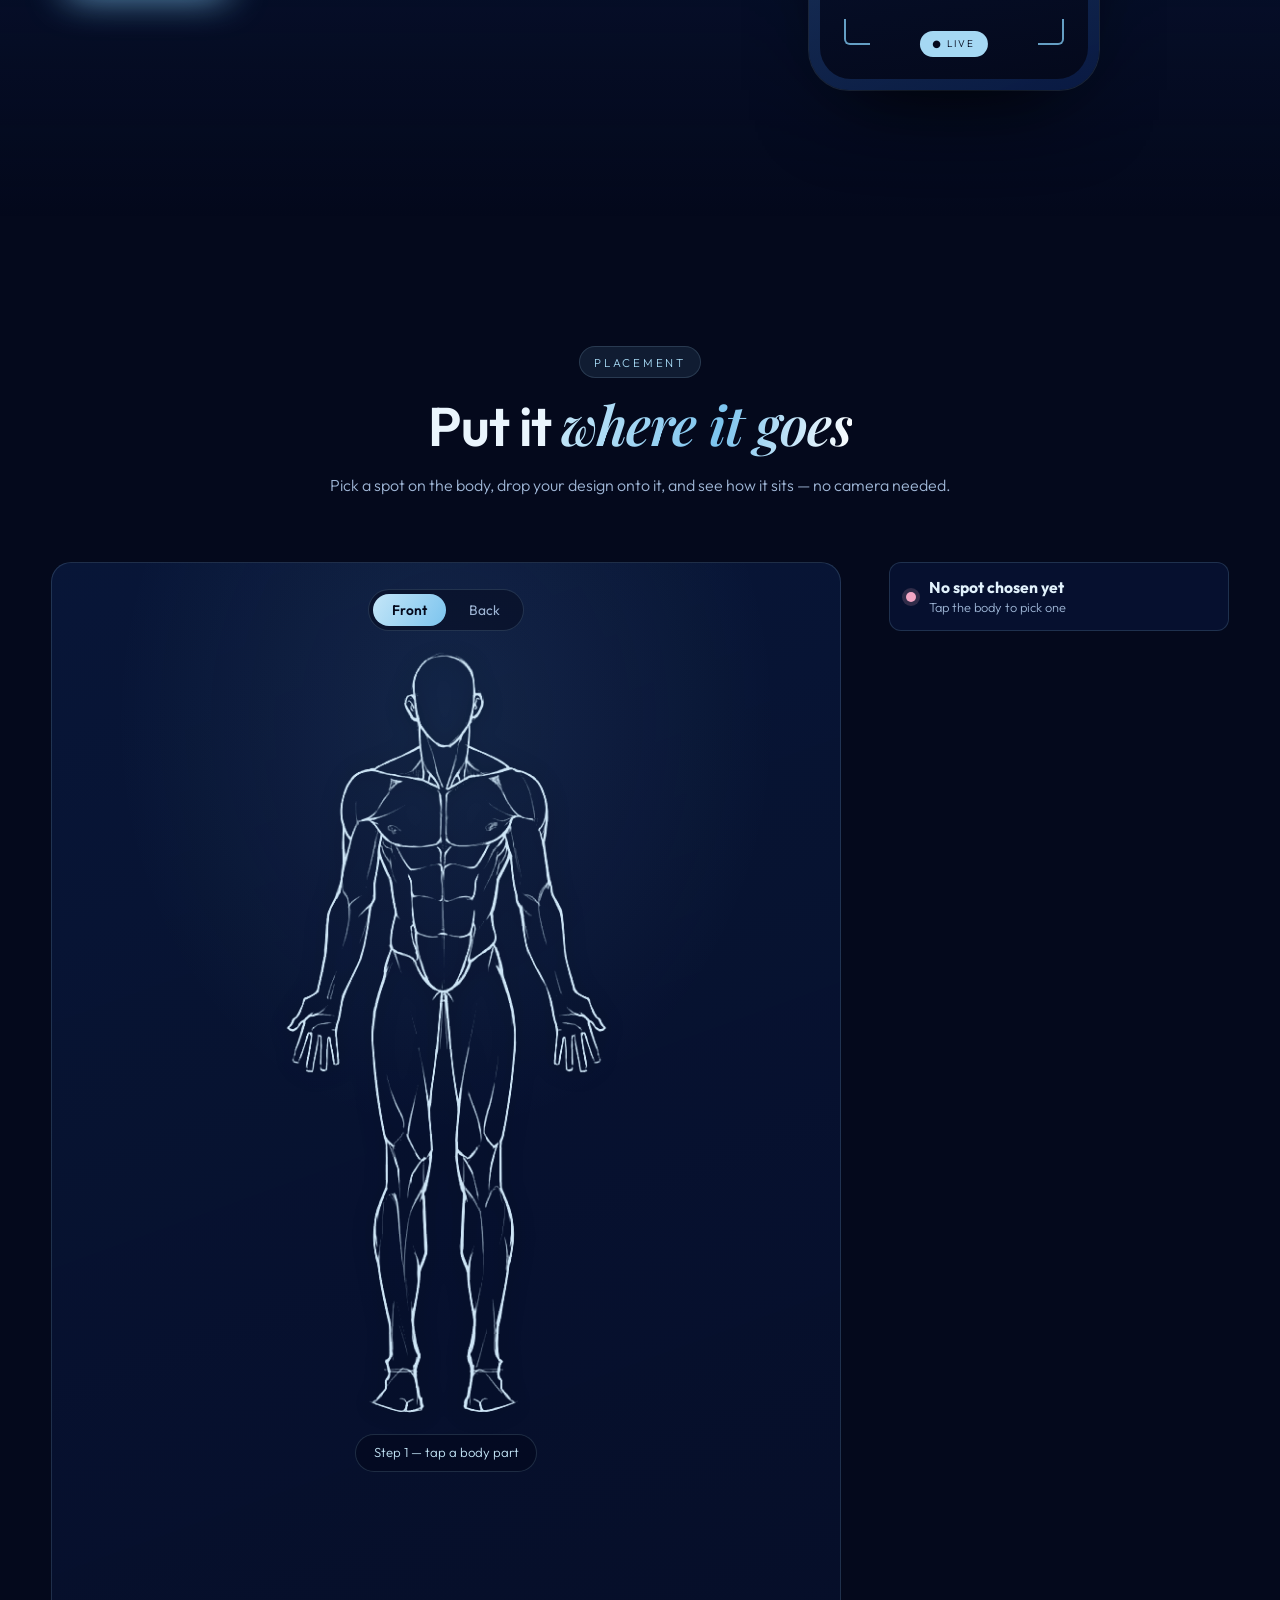
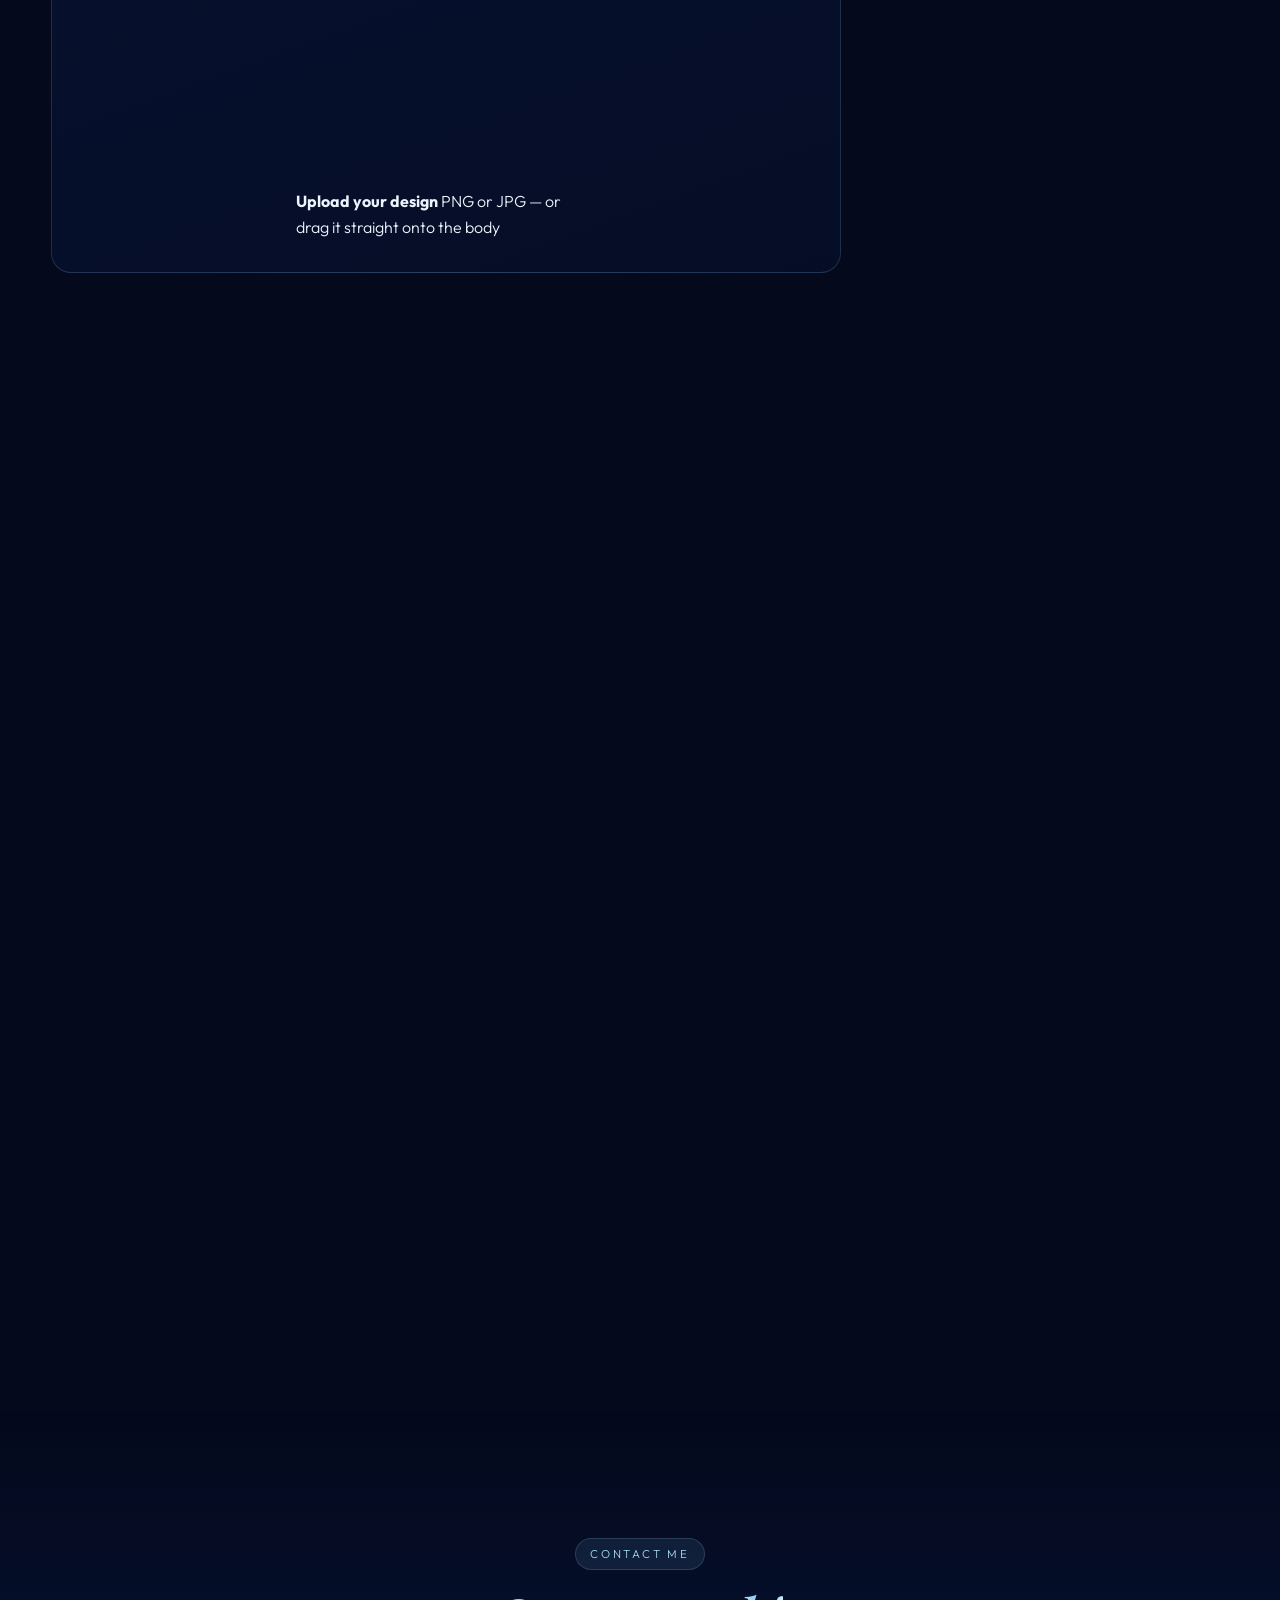
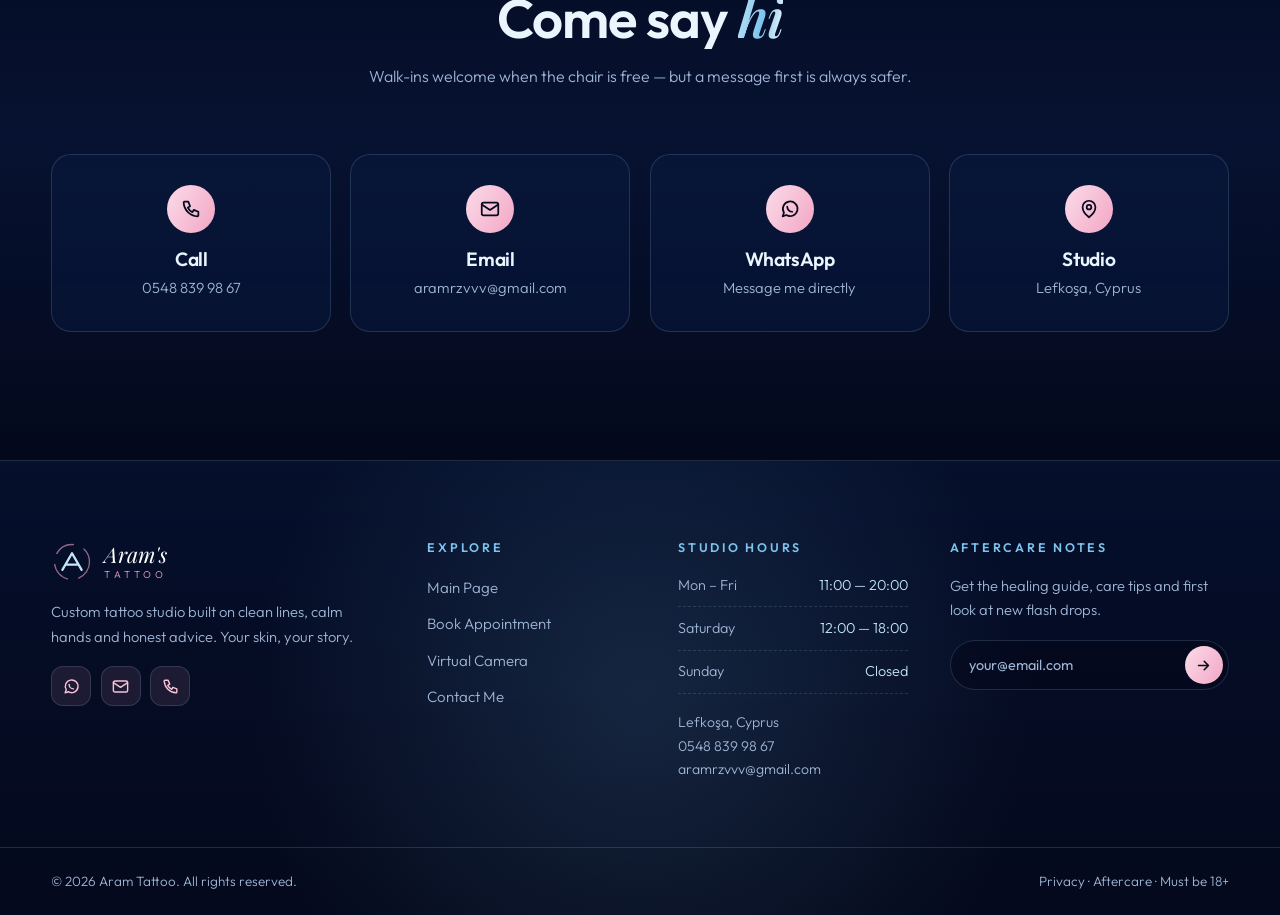
==== commit 2686e44b: "Rename brand from Aram's Tattoo to Aram Tattoo Co-Authored-By: Claude Sonnet 5 <noreply@anthropic.co" ====
--- a/index.html
+++ b/index.html
@@ -3,8 +3,8 @@
 <head>
 <meta charset="UTF-8" />
 <meta name="viewport" content="width=device-width, initial-scale=1" />
-<title>Aram's Tattoo — Ink That Tells Your Story</title>
-<meta name="description" content="Aram's Tattoo — custom fine-line, blackwork and realism tattoos. Book an appointment, preview designs with our virtual camera, and explore the gallery." />
+<title>Aram Tattoo — Ink That Tells Your Story</title>
+<meta name="description" content="Aram Tattoo — custom fine-line, blackwork and realism tattoos. Book an appointment, preview designs with our virtual camera, and explore the gallery." />
 
 <link rel="preconnect" href="https://fonts.googleapis.com">
 <link rel="preconnect" href="https://fonts.gstatic.com" crossorigin>
@@ -39,7 +39,7 @@
 <header class="nav" id="nav">
   <div class="nav__inner">
 
-    <a href="#home" class="brand" aria-label="Aram's Tattoo — home">
+    <a href="#home" class="brand" aria-label="Aram Tattoo — home">
       <span class="brand__mark" aria-hidden="true">
         <svg viewBox="0 0 48 48" fill="none">
           <circle class="brand__ring" cx="24" cy="24" r="20" />
@@ -549,7 +549,7 @@
 
   <div class="footer__bar">
     <div class="wrap footer__bar-inner">
-      <p>© <span id="year">2026</span> Aram's Tattoo. All rights reserved.</p>
+      <p>© <span id="year">2026</span> Aram Tattoo. All rights reserved.</p>
       <p class="footer__legal"><a href="#">Privacy</a> · <a href="#">Aftercare</a> · <a href="#">Must be 18+</a></p>
     </div>
   </div>
